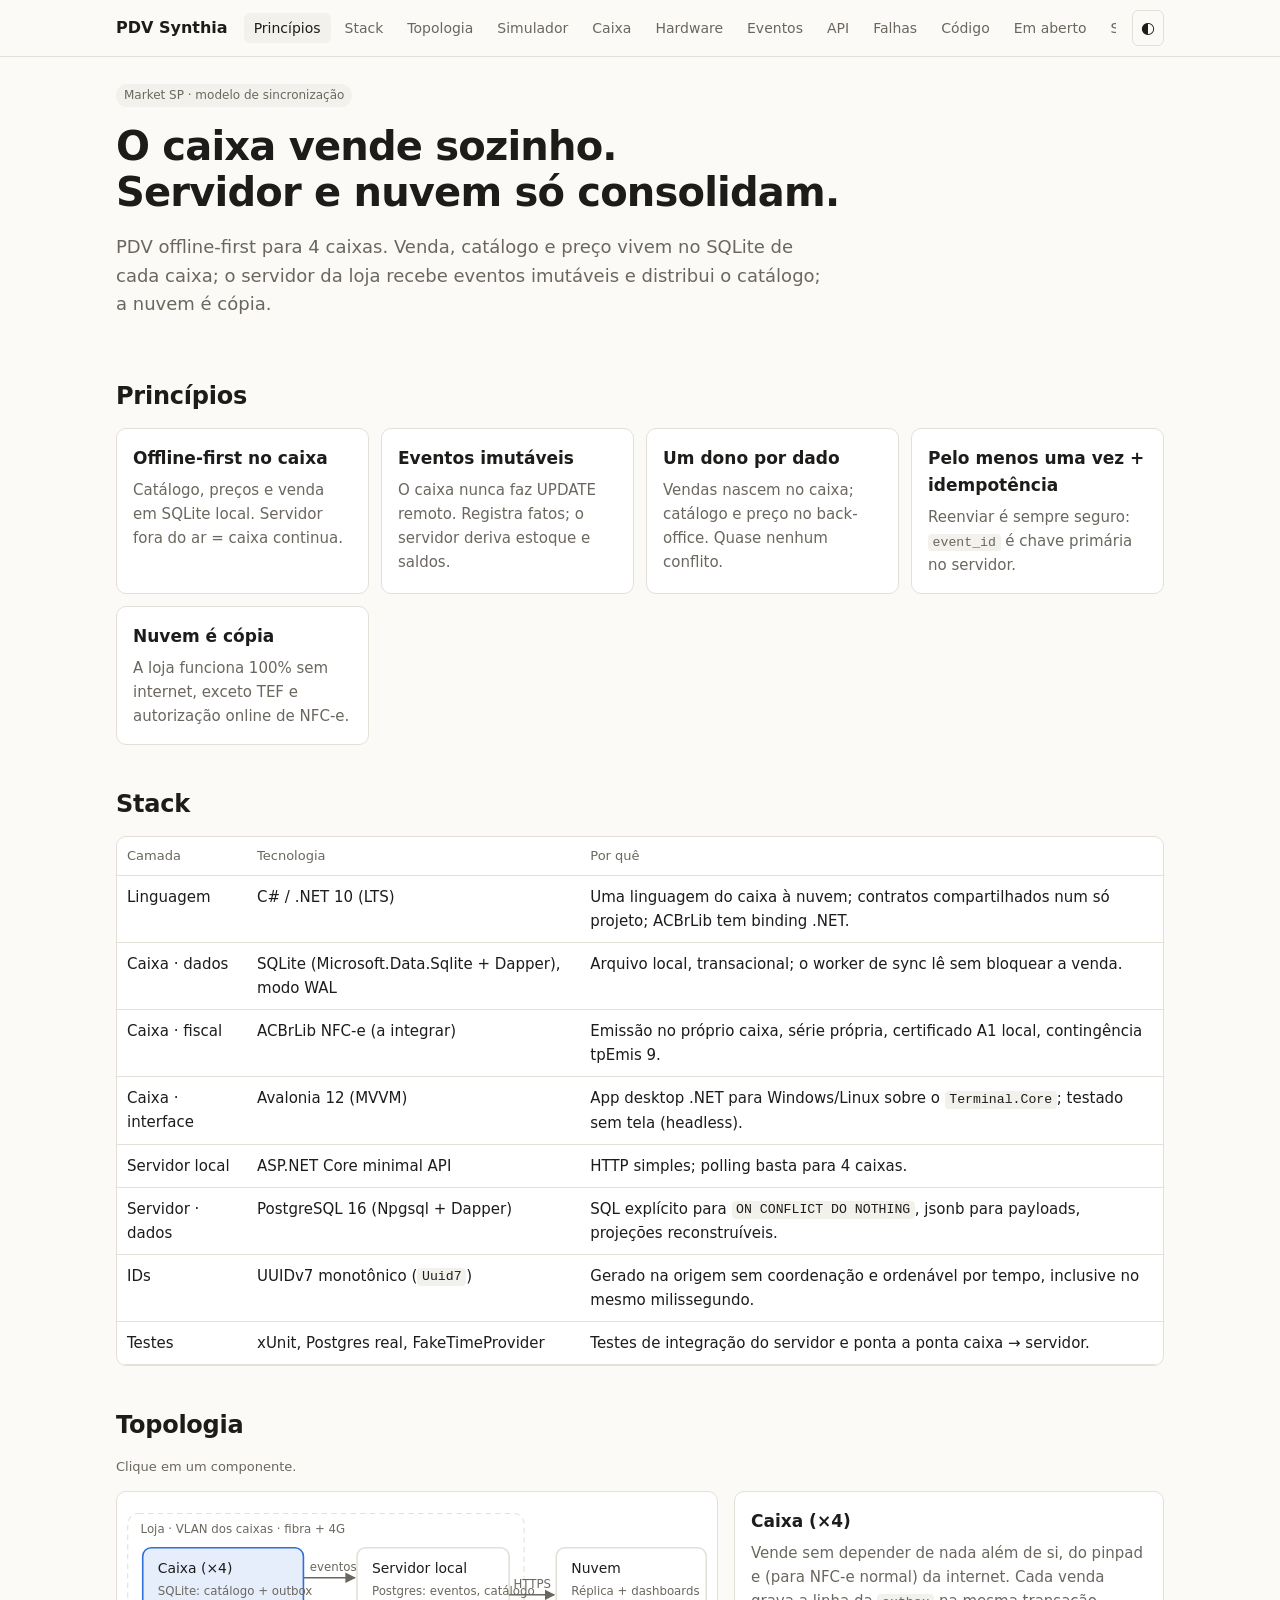
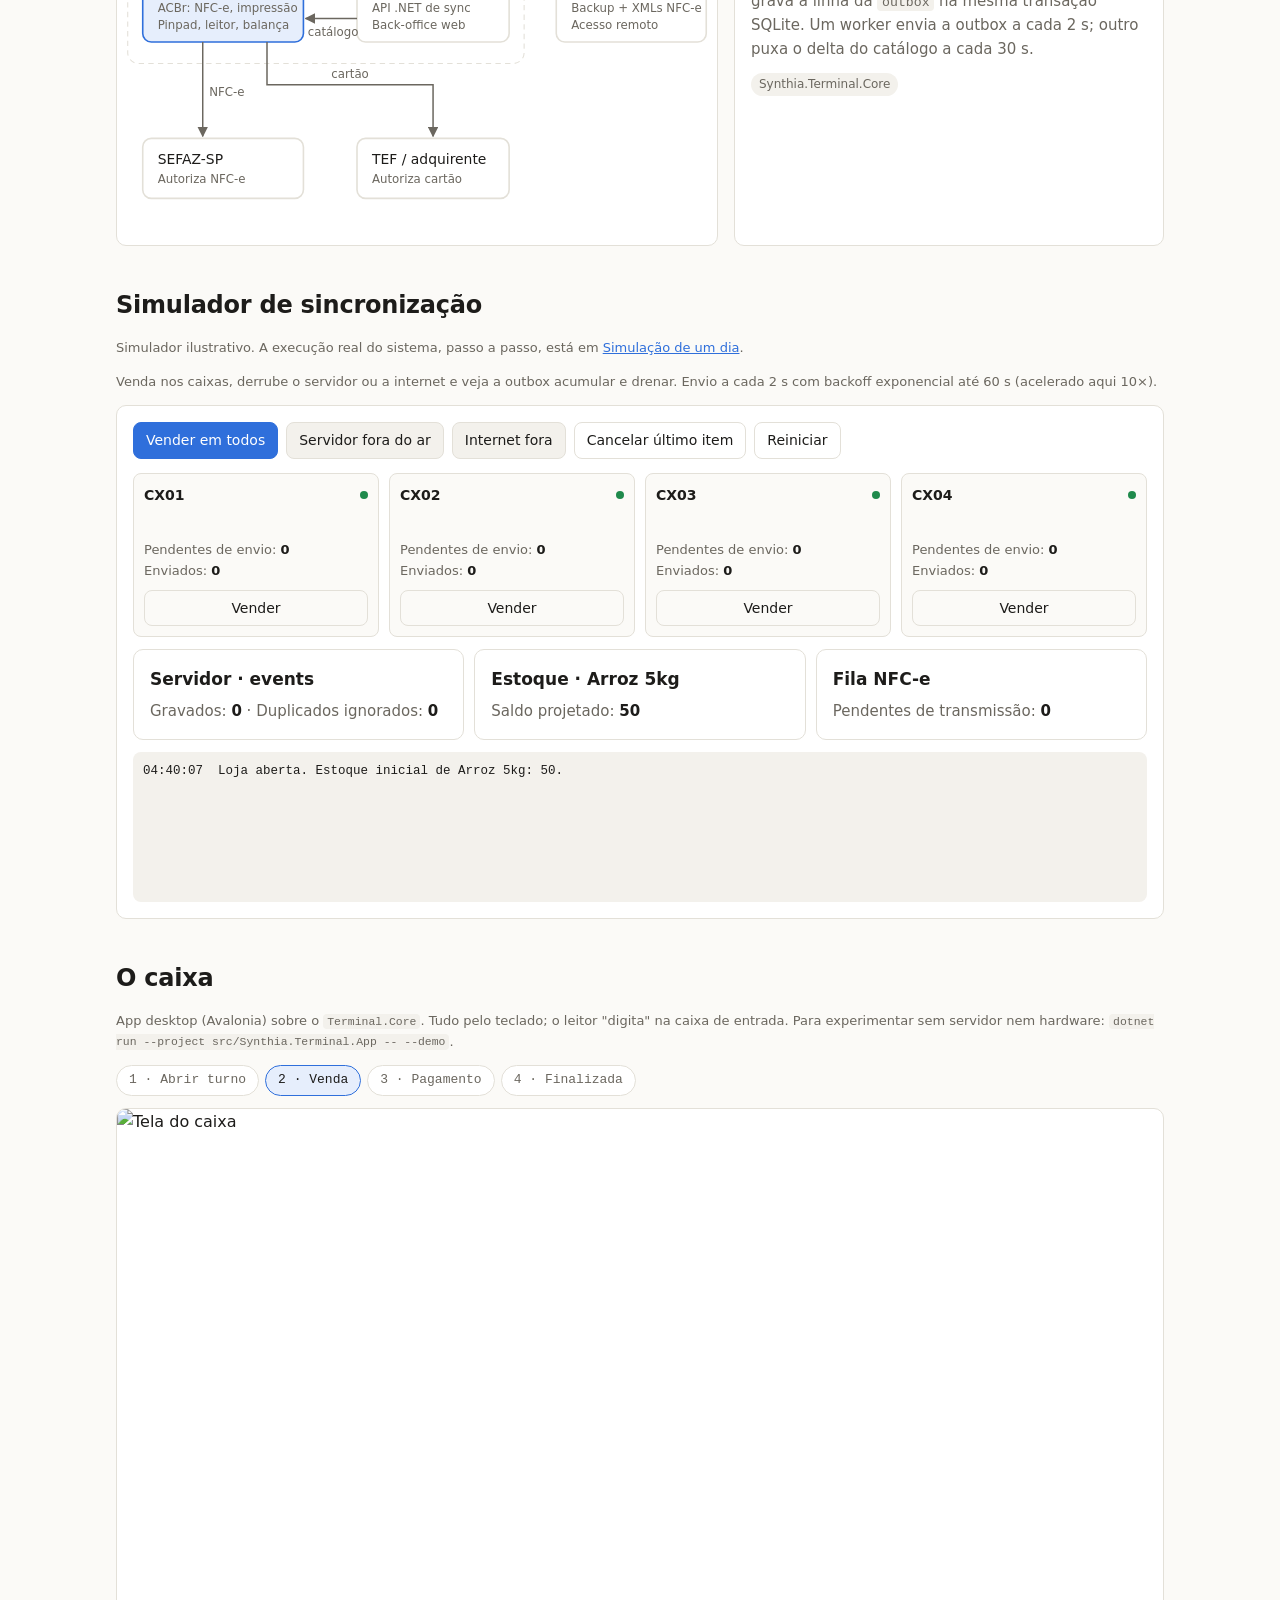
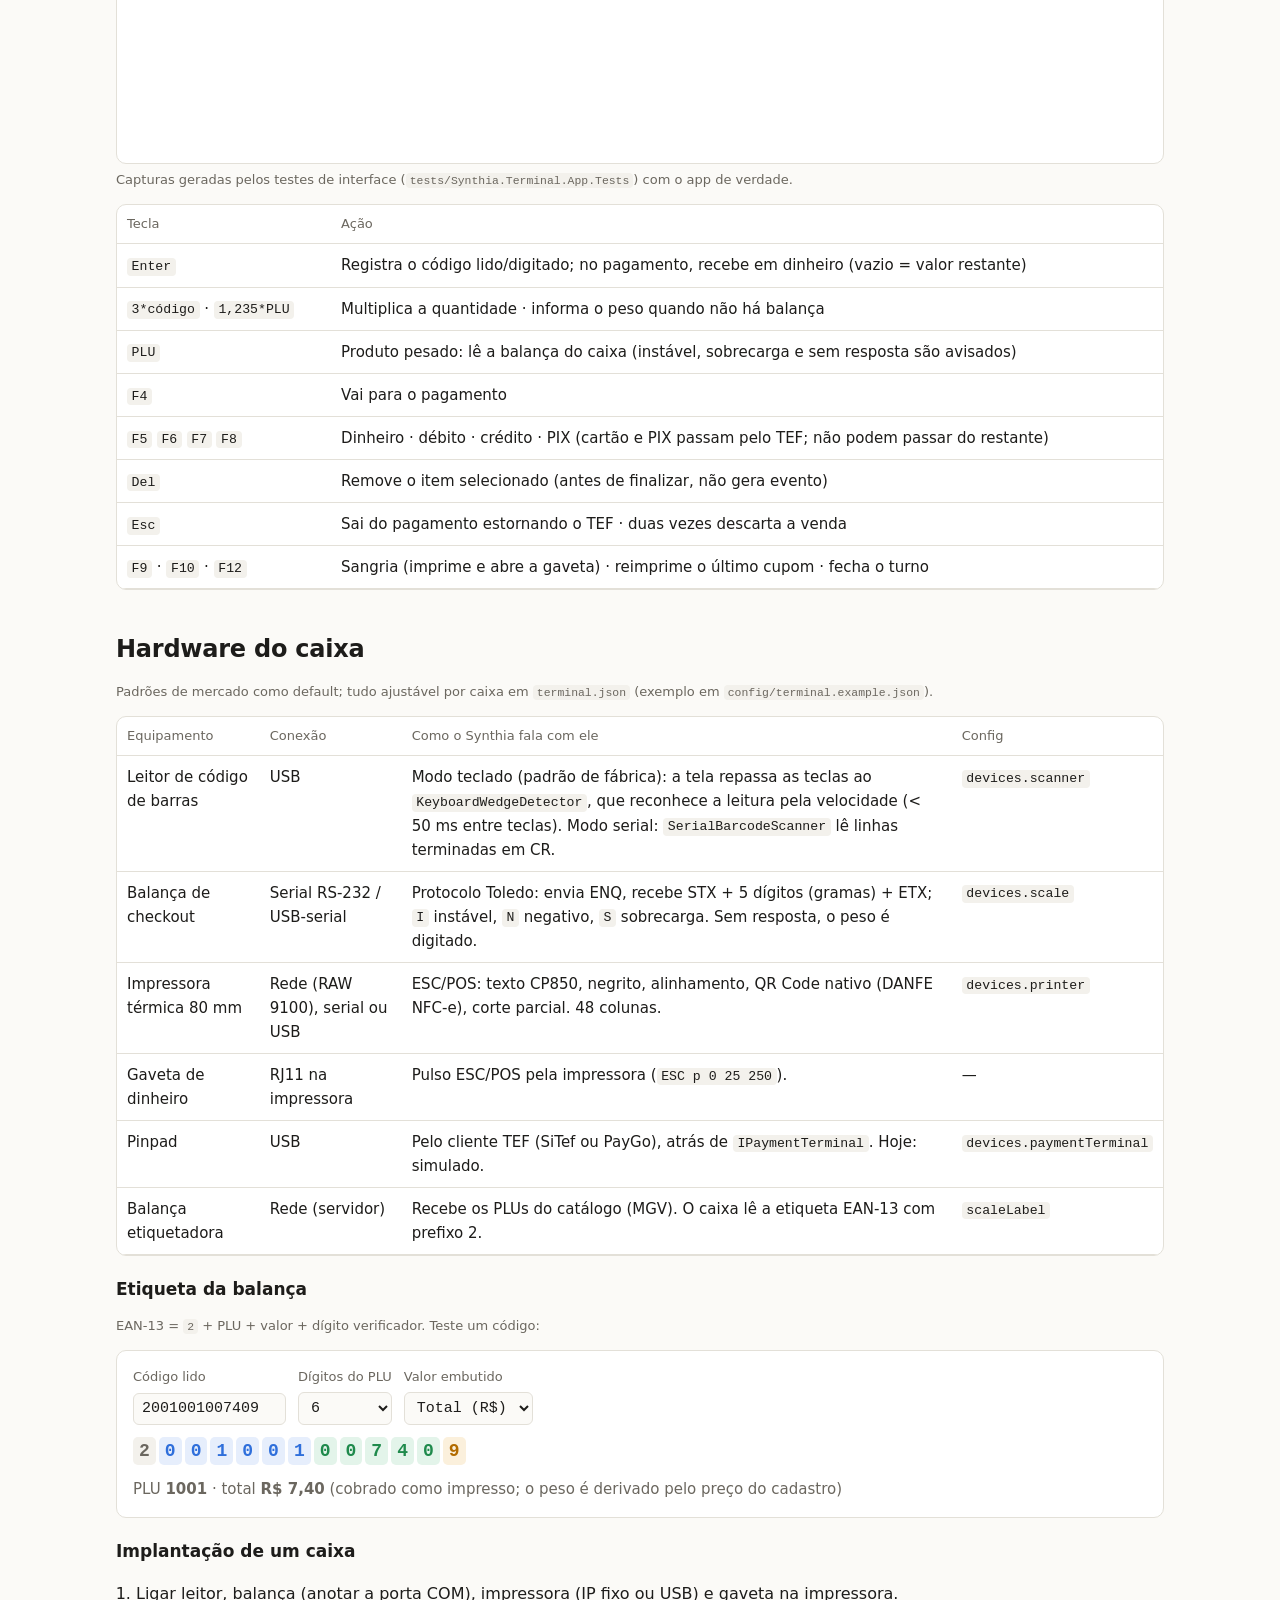
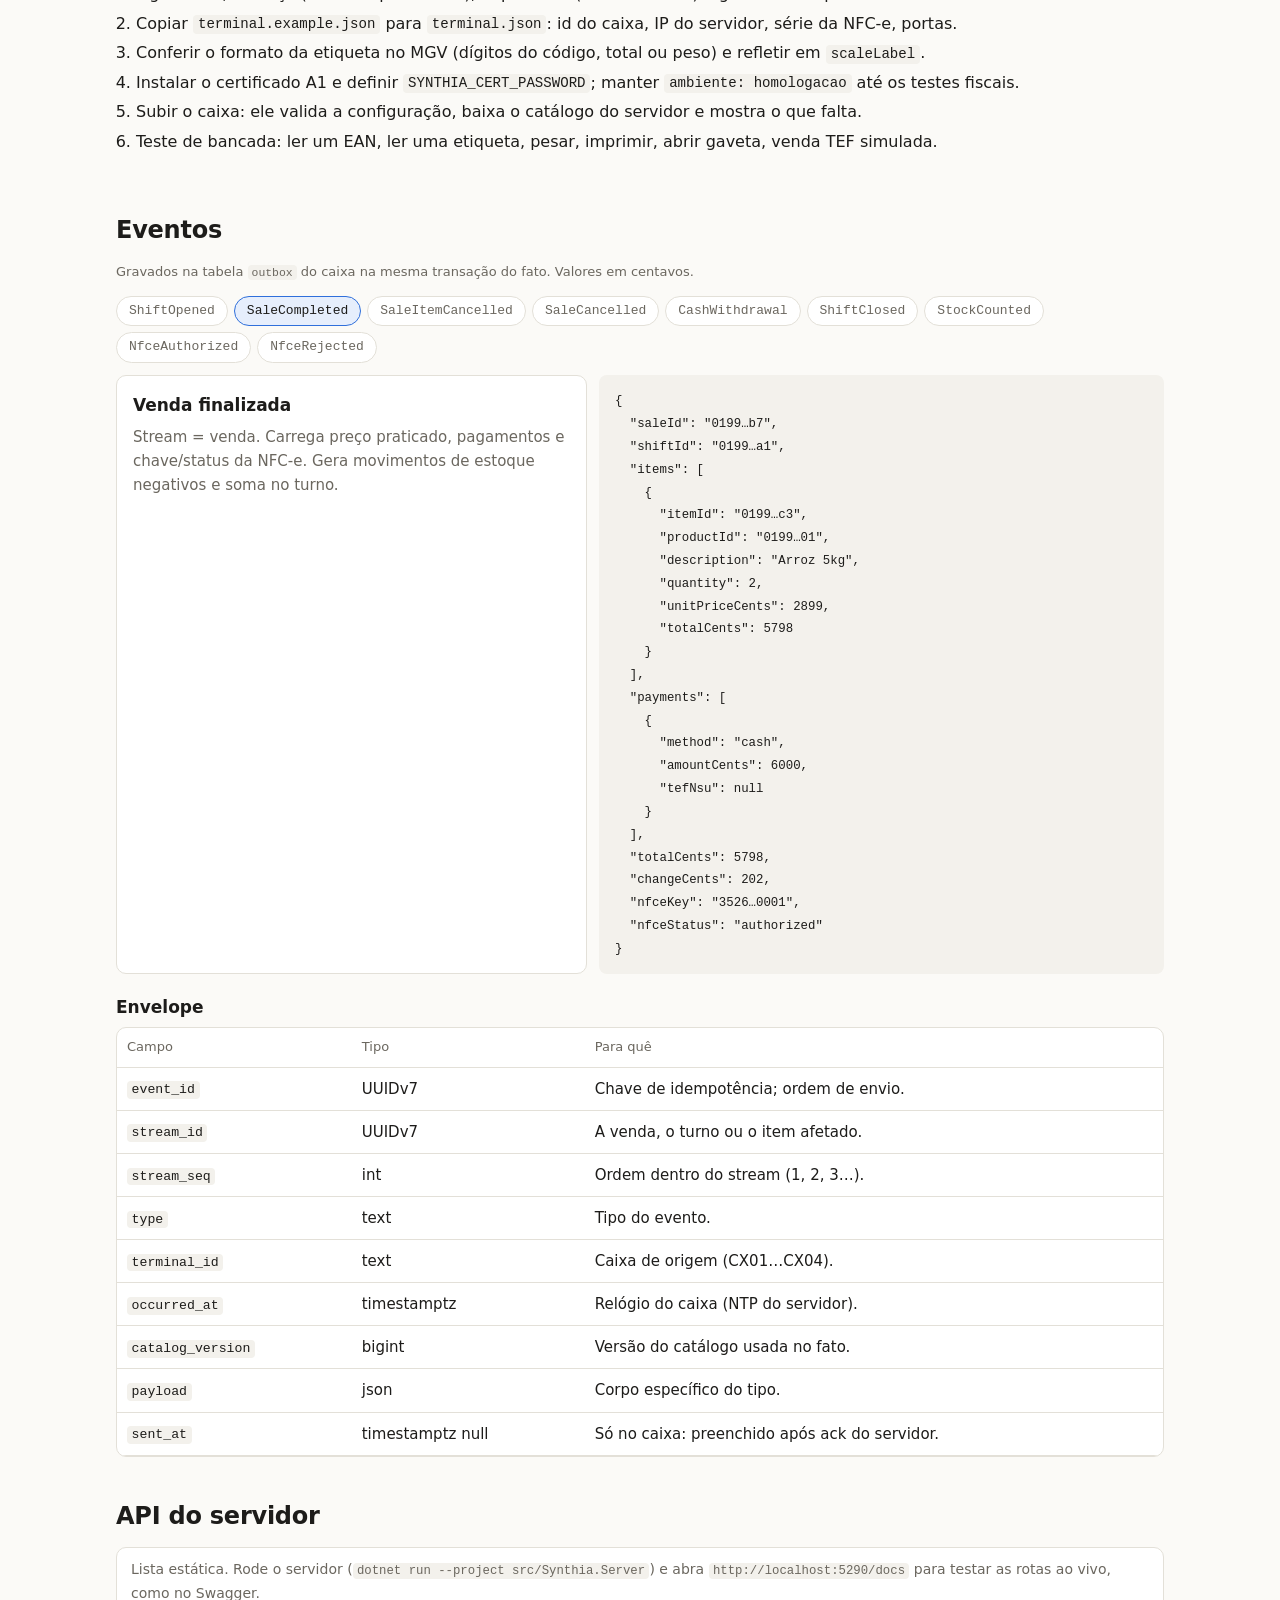
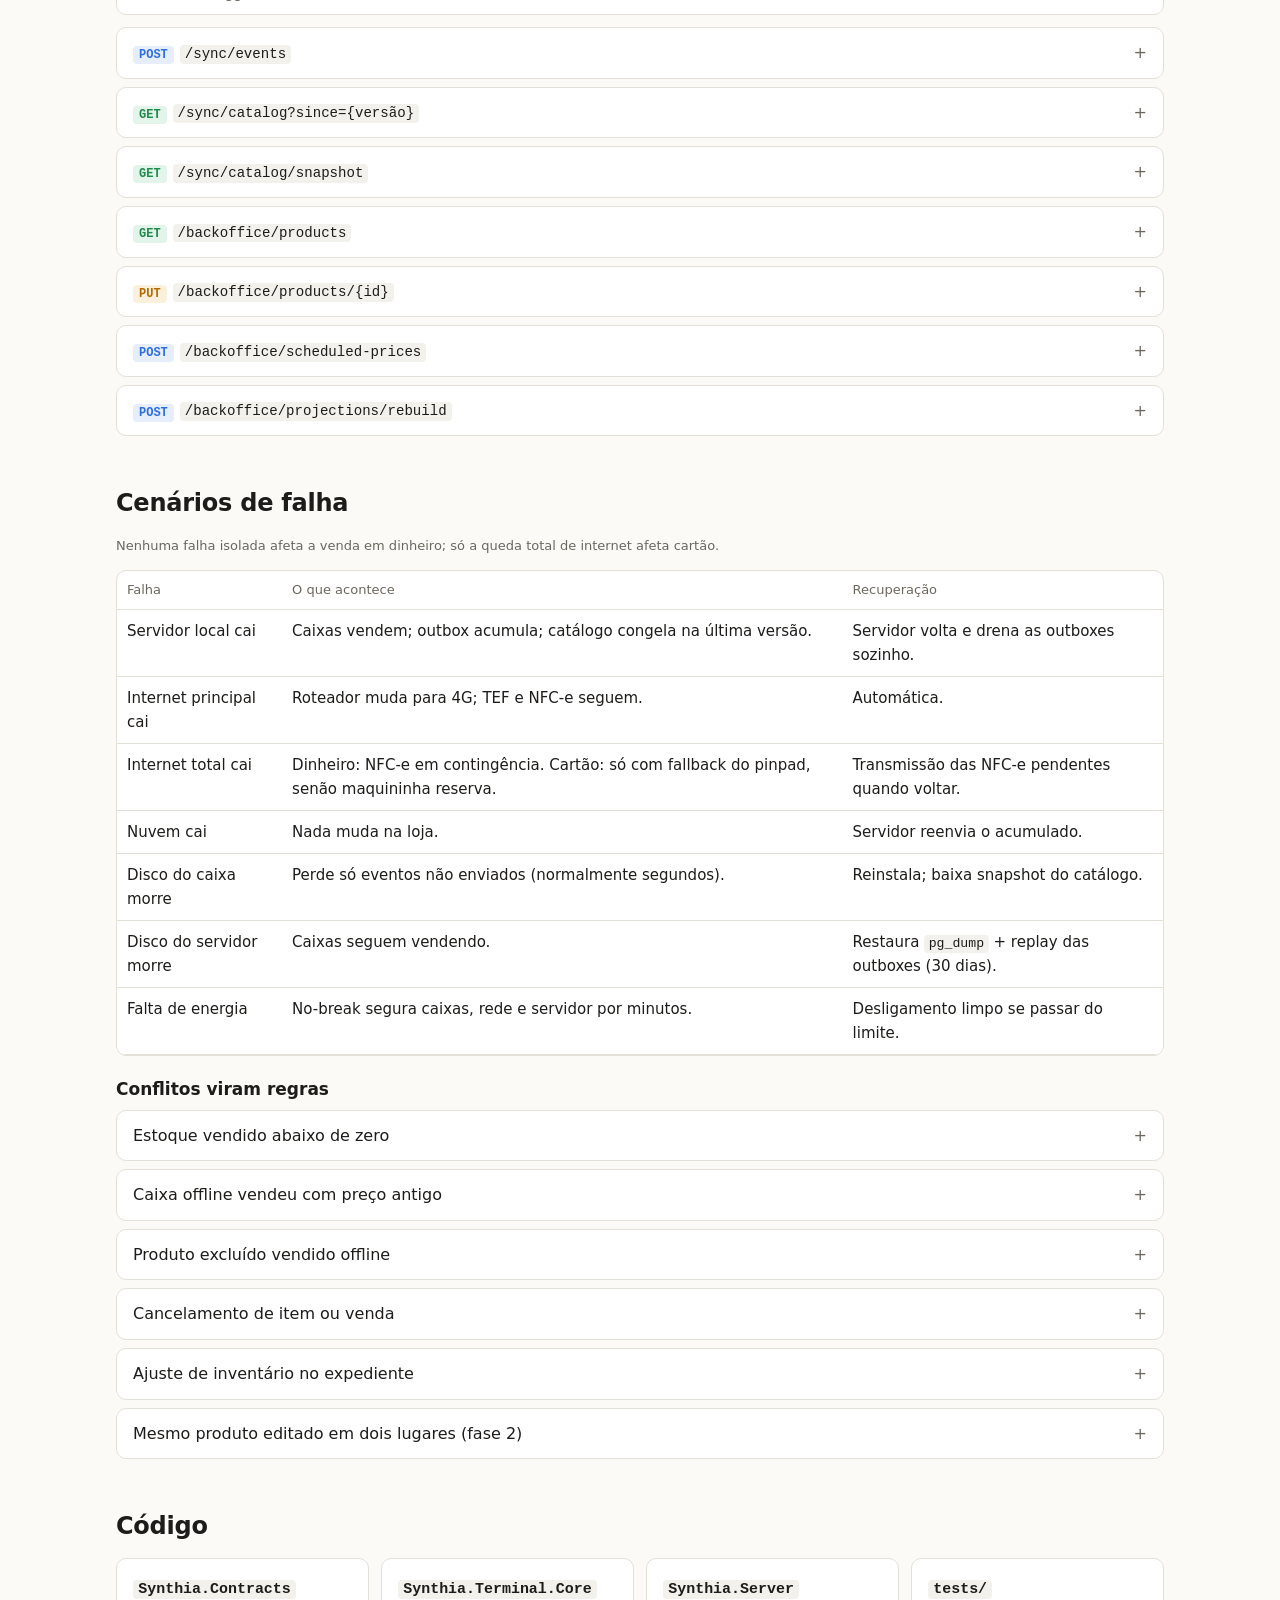
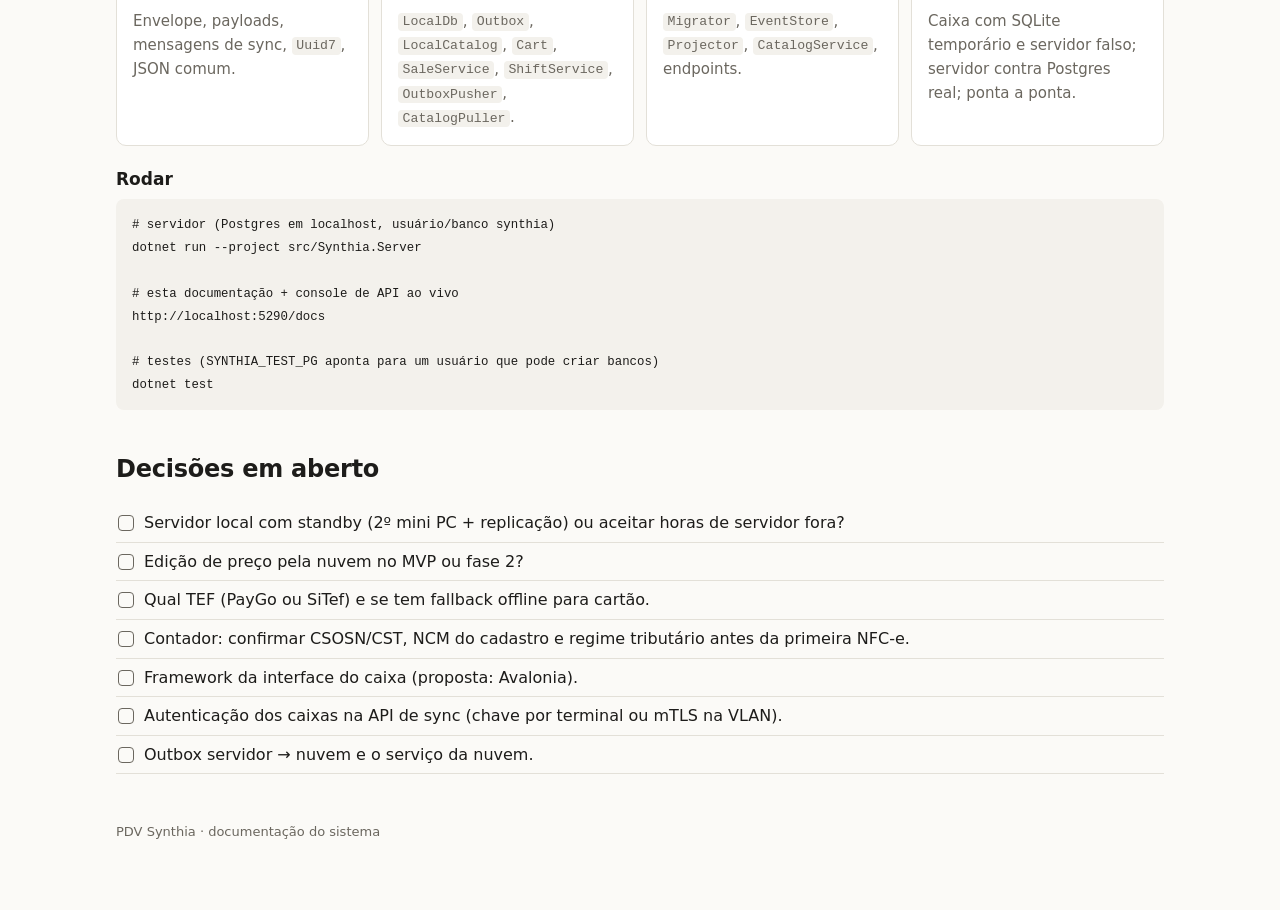
==== docs/index.html @ cee66388 "docs: cashier section with screenshots and keyboard shortcuts" ====
<!doctype html>
<html lang="pt-BR">
<head>
<meta charset="utf-8">
<meta name="viewport" content="width=device-width, initial-scale=1">
<title>PDV Synthia</title>
<style>
:root {
  --bg: #fbfaf7; --surface: #ffffff; --surface-2: #f3f1ec; --text: #1d1c1a; --muted: #6b675f;
  --border: #e3e0d8; --accent: #2f6fdb; --accent-soft: #e6eefc; --ok: #1f8a4c; --ok-soft: #e3f4ea;
  --warn: #b26b00; --warn-soft: #fbf0dc; --bad: #c2362b; --bad-soft: #fbe6e4;
  --mono: ui-monospace, SFMono-Regular, Menlo, Consolas, monospace;
  --sans: system-ui, -apple-system, "Segoe UI", Roboto, sans-serif;
}
@media (prefers-color-scheme: dark) {
  :root:not([data-theme="light"]) {
    --bg: #161614; --surface: #1f1e1c; --surface-2: #2a2926; --text: #ecebe7; --muted: #a29e95;
    --border: #3a3834; --accent: #7aa7f5; --accent-soft: #243450; --ok: #5cc98a; --ok-soft: #1d3527;
    --warn: #e7a84a; --warn-soft: #3a2d17; --bad: #f07b70; --bad-soft: #3d201d;
  }
}
:root[data-theme="dark"] {
  --bg: #161614; --surface: #1f1e1c; --surface-2: #2a2926; --text: #ecebe7; --muted: #a29e95;
  --border: #3a3834; --accent: #7aa7f5; --accent-soft: #243450; --ok: #5cc98a; --ok-soft: #1d3527;
  --warn: #e7a84a; --warn-soft: #3a2d17; --bad: #f07b70; --bad-soft: #3d201d;
}
* { box-sizing: border-box; }
html { scroll-behavior: smooth; }
body { margin: 0; background: var(--bg); color: var(--text); font: 16px/1.6 var(--sans); }
a { color: var(--accent); }
code, pre { font-family: var(--mono); font-size: .88em; }
code { background: var(--surface-2); padding: .1em .35em; border-radius: 4px; }
pre { background: var(--surface-2); padding: 14px 16px; border-radius: 8px; overflow-x: auto; margin: 0; }
pre code { background: none; padding: 0; }
header.top { position: sticky; top: 0; z-index: 10; background: color-mix(in srgb, var(--bg) 88%, transparent);
  backdrop-filter: blur(8px); border-bottom: 1px solid var(--border); }
header.top .in { max-width: 1080px; margin: 0 auto; padding: 10px 16px; display: flex; gap: 16px; align-items: center; }
header.top strong { white-space: nowrap; }
nav { display: flex; gap: 4px; overflow-x: auto; flex: 1; scrollbar-width: none; }
nav a { color: var(--muted); text-decoration: none; padding: 4px 10px; border-radius: 6px; white-space: nowrap; font-size: 14px; }
nav a:hover, nav a.on { color: var(--text); background: var(--surface-2); }
button { font: inherit; cursor: pointer; }
.theme { background: none; border: 1px solid var(--border); color: var(--text); border-radius: 6px; padding: 4px 8px; }
main { max-width: 1080px; margin: 0 auto; padding: 24px 16px 80px; }
section { padding-top: 40px; }
h1 { font-size: clamp(28px, 5vw, 40px); line-height: 1.15; margin: 16px 0 8px; letter-spacing: -.02em; }
h2 { font-size: 24px; margin: 0 0 12px; letter-spacing: -.01em; }
h3 { font-size: 17px; margin: 0 0 6px; }
.lead { font-size: 18px; color: var(--muted); max-width: 720px; }
.grid { display: grid; gap: 12px; grid-template-columns: repeat(auto-fit, minmax(230px, 1fr)); }
.card { background: var(--surface); border: 1px solid var(--border); border-radius: 10px; padding: 16px; }
.card p { margin: 0; color: var(--muted); font-size: 15px; }
.pill { display: inline-block; font-size: 12px; padding: 2px 8px; border-radius: 999px; background: var(--surface-2); color: var(--muted); }
table { width: 100%; border-collapse: collapse; font-size: 15px; }
th, td { text-align: left; padding: 9px 10px; border-bottom: 1px solid var(--border); vertical-align: top; }
th { color: var(--muted); font-weight: 500; font-size: 13px; }
.tablewrap { overflow-x: auto; background: var(--surface); border: 1px solid var(--border); border-radius: 10px; }

/* Topologia */
.topo { display: grid; grid-template-columns: minmax(0, 1.4fr) minmax(0, 1fr); gap: 16px; }
@media (max-width: 760px) { .topo { grid-template-columns: 1fr; } }
.topo svg { width: 100%; height: auto; background: var(--surface); border: 1px solid var(--border); border-radius: 10px; }
.topo svg .node rect { fill: var(--surface); stroke: var(--border); stroke-width: 1.5; transition: .15s; }
.topo svg .node { cursor: pointer; }
.topo svg .node:hover rect, .topo svg .node.on rect { stroke: var(--accent); fill: var(--accent-soft); }
.topo svg text { fill: var(--text); font: 13px var(--sans); }
.topo svg text.sub { fill: var(--muted); font-size: 11px; }
.topo svg .edge { stroke: var(--muted); stroke-width: 1.4; fill: none; }
.topo svg .zone { fill: none; stroke: var(--border); stroke-dasharray: 5 4; }
.topo svg .lbl { fill: var(--muted); font-size: 11px; }

/* Simulador */
.sim { background: var(--surface); border: 1px solid var(--border); border-radius: 10px; padding: 16px; }
.controls { display: flex; flex-wrap: wrap; gap: 8px; margin-bottom: 14px; }
.toggle { border: 1px solid var(--border); background: var(--surface-2); color: var(--text); border-radius: 8px; padding: 6px 12px; font-size: 14px; }
.toggle[aria-pressed="true"] { background: var(--bad-soft); border-color: var(--bad); color: var(--bad); }
.primary { border: 1px solid var(--accent); background: var(--accent); color: #fff; border-radius: 8px; padding: 6px 12px; font-size: 14px; }
.ghost { border: 1px solid var(--border); background: none; color: var(--text); border-radius: 8px; padding: 6px 12px; font-size: 14px; }
.lanes { display: grid; grid-template-columns: repeat(auto-fit, minmax(150px, 1fr)); gap: 10px; }
.lane { border: 1px solid var(--border); border-radius: 8px; padding: 10px; background: var(--bg); }
.lane h4 { margin: 0 0 6px; font-size: 14px; display: flex; justify-content: space-between; align-items: center; }
.queue { display: flex; flex-wrap: wrap; gap: 3px; min-height: 22px; margin: 6px 0; }
.ev { width: 12px; height: 12px; border-radius: 3px; background: var(--warn); }
.ev.sent { background: var(--ok); opacity: .35; }
.stat { font-size: 13px; color: var(--muted); }
.stat b { color: var(--text); font-variant-numeric: tabular-nums; }
.dot { width: 8px; height: 8px; border-radius: 50%; display: inline-block; background: var(--ok); }
.dot.off { background: var(--bad); }
.server { margin-top: 12px; display: grid; grid-template-columns: repeat(auto-fit, minmax(180px, 1fr)); gap: 10px; }
.log { margin-top: 12px; font: 12.5px/1.5 var(--mono); background: var(--surface-2); border-radius: 8px; padding: 10px; height: 150px; overflow-y: auto; }
.log div { white-space: pre-wrap; }
.log .ok { color: var(--ok); } .log .bad { color: var(--bad); } .log .warn { color: var(--warn); }

/* Tabs */
.tabs { display: flex; flex-wrap: wrap; gap: 6px; margin-bottom: 12px; }
.tabs button { border: 1px solid var(--border); background: var(--surface); color: var(--muted); border-radius: 999px; padding: 4px 12px; font-size: 13px; font-family: var(--mono); }
.tabs button[aria-selected="true"] { color: var(--text); border-color: var(--accent); background: var(--accent-soft); }
.split { display: grid; grid-template-columns: minmax(0, 1fr) minmax(0, 1.2fr); gap: 12px; }
@media (max-width: 760px) { .split { grid-template-columns: 1fr; } }

details { background: var(--surface); border: 1px solid var(--border); border-radius: 10px; padding: 0 16px; margin-bottom: 8px; }
details summary { cursor: pointer; padding: 12px 0; font-weight: 500; list-style: none; display: flex; justify-content: space-between; gap: 8px; }
details summary::after { content: "+"; color: var(--muted); }
details[open] summary::after { content: "–"; }
details > div { padding: 0 0 14px; color: var(--muted); font-size: 15px; }
.method { font: 600 12px var(--mono); padding: 2px 6px; border-radius: 4px; margin-right: 6px; }
.GET { background: var(--ok-soft); color: var(--ok); } .POST { background: var(--accent-soft); color: var(--accent); }
.PUT { background: var(--warn-soft); color: var(--warn); }
.banner { border: 1px solid var(--border); border-radius: 10px; padding: 10px 14px; margin-bottom: 12px; font-size: 14px; color: var(--muted); background: var(--surface); }
.banner.live { border-color: var(--ok); background: var(--ok-soft); color: var(--text); }
.banner b { color: var(--text); }
.tag { font-size: 12px; text-transform: uppercase; letter-spacing: .06em; color: var(--muted); margin: 18px 0 6px; }
.op summary .sum { color: var(--muted); font-weight: 400; font-size: 14px; margin-left: 4px; }
.op summary > span { display: flex; flex-wrap: wrap; align-items: center; gap: 4px; }
.try { display: grid; gap: 10px; }
.try label { font-size: 13px; color: var(--muted); display: grid; gap: 4px; }
.try input, .try textarea { font: 13px var(--mono); color: var(--text); background: var(--bg); border: 1px solid var(--border); border-radius: 6px; padding: 6px 8px; width: 100%; }
.try textarea { min-height: 180px; resize: vertical; }
.try .row { display: flex; gap: 8px; flex-wrap: wrap; align-items: center; }
.res { display: flex; gap: 8px; align-items: center; font-size: 13px; }
.code { font: 600 12px var(--mono); padding: 1px 6px; border-radius: 4px; }
.code.ok { background: var(--ok-soft); color: var(--ok); } .code.err { background: var(--bad-soft); color: var(--bad); }
.responses { font-size: 13px; color: var(--muted); }
ul.check { list-style: none; padding: 0; }
ul.check li { padding: 6px 0 6px 28px; position: relative; border-bottom: 1px solid var(--border); }
ul.check li::before { content: ""; position: absolute; left: 2px; top: 11px; width: 14px; height: 14px; border: 1.5px solid var(--muted); border-radius: 4px; }
.label-tool { display: grid; gap: 12px; }
.label-inputs { display: flex; flex-wrap: wrap; gap: 12px; }
.label-inputs label { display: grid; gap: 4px; font-size: 13px; color: var(--muted); }
.label-inputs input, .label-inputs select { font: 15px var(--mono); padding: 6px 8px; border: 1px solid var(--border); border-radius: 6px; background: var(--bg); color: var(--text); }
.label-inputs input { width: 17ch; }
.label-digits { display: flex; flex-wrap: wrap; gap: 3px; font: 600 18px var(--mono); }
.label-digits span { padding: 4px 6px; border-radius: 5px; background: var(--surface-2); }
.label-digits .p { background: var(--surface-2); color: var(--muted); }
.label-digits .c { background: var(--accent-soft); color: var(--accent); }
.label-digits .v { background: var(--ok-soft); color: var(--ok); }
.label-digits .d { background: var(--warn-soft); color: var(--warn); }
#lblOut { margin: 0; }
.shot { width: 100%; height: auto; border: 1px solid var(--border); border-radius: 10px; display: block; background: var(--surface); }
ol.steps { padding-left: 20px; } ol.steps li { margin: 4px 0; }
footer { color: var(--muted); font-size: 13px; margin-top: 48px; }
</style>
</head>
<body>
<header class="top"><div class="in">
  <strong>PDV Synthia</strong>
  <nav id="nav">
    <a href="#principios">Princípios</a><a href="#stack">Stack</a><a href="#topologia">Topologia</a>
    <a href="#simulador">Simulador</a><a href="#caixa">Caixa</a><a href="#hardware">Hardware</a><a href="#eventos">Eventos</a><a href="#api">API</a>
    <a href="#falhas">Falhas</a><a href="#codigo">Código</a><a href="#aberto">Em aberto</a><a href="simulacao.html">Simulação de um dia →</a>
  </nav>
  <button class="theme" id="theme" aria-label="Alternar tema">◐</button>
</div></header>

<main>
  <span class="pill">Market SP · modelo de sincronização</span>
  <h1>O caixa vende sozinho.<br>Servidor e nuvem só consolidam.</h1>
  <p class="lead">PDV offline-first para 4 caixas. Venda, catálogo e preço vivem no SQLite de cada caixa;
    o servidor da loja recebe eventos imutáveis e distribui o catálogo; a nuvem é cópia.</p>

  <section id="principios">
    <h2>Princípios</h2>
    <div class="grid">
      <div class="card"><h3>Offline-first no caixa</h3><p>Catálogo, preços e venda em SQLite local. Servidor fora do ar = caixa continua.</p></div>
      <div class="card"><h3>Eventos imutáveis</h3><p>O caixa nunca faz UPDATE remoto. Registra fatos; o servidor deriva estoque e saldos.</p></div>
      <div class="card"><h3>Um dono por dado</h3><p>Vendas nascem no caixa; catálogo e preço no back-office. Quase nenhum conflito.</p></div>
      <div class="card"><h3>Pelo menos uma vez + idempotência</h3><p>Reenviar é sempre seguro: <code>event_id</code> é chave primária no servidor.</p></div>
      <div class="card"><h3>Nuvem é cópia</h3><p>A loja funciona 100% sem internet, exceto TEF e autorização online de NFC-e.</p></div>
    </div>
  </section>

  <section id="stack">
    <h2>Stack</h2>
    <div class="tablewrap"><table>
      <thead><tr><th>Camada</th><th>Tecnologia</th><th>Por quê</th></tr></thead>
      <tbody>
        <tr><td>Linguagem</td><td>C# / .NET 10 (LTS)</td><td>Uma linguagem do caixa à nuvem; contratos compartilhados num só projeto; ACBrLib tem binding .NET.</td></tr>
        <tr><td>Caixa · dados</td><td>SQLite (Microsoft.Data.Sqlite + Dapper), modo WAL</td><td>Arquivo local, transacional; o worker de sync lê sem bloquear a venda.</td></tr>
        <tr><td>Caixa · fiscal</td><td>ACBrLib NFC-e (a integrar)</td><td>Emissão no próprio caixa, série própria, certificado A1 local, contingência tpEmis 9.</td></tr>
        <tr><td>Caixa · interface</td><td>Avalonia 12 (MVVM)</td><td>App desktop .NET para Windows/Linux sobre o <code>Terminal.Core</code>; testado sem tela (headless).</td></tr>
        <tr><td>Servidor local</td><td>ASP.NET Core minimal API</td><td>HTTP simples; polling basta para 4 caixas.</td></tr>
        <tr><td>Servidor · dados</td><td>PostgreSQL 16 (Npgsql + Dapper)</td><td>SQL explícito para <code>ON CONFLICT DO NOTHING</code>, jsonb para payloads, projeções reconstruíveis.</td></tr>
        <tr><td>IDs</td><td>UUIDv7 monotônico (<code>Uuid7</code>)</td><td>Gerado na origem sem coordenação e ordenável por tempo, inclusive no mesmo milissegundo.</td></tr>
        <tr><td>Testes</td><td>xUnit, Postgres real, FakeTimeProvider</td><td>Testes de integração do servidor e ponta a ponta caixa → servidor.</td></tr>
      </tbody>
    </table></div>
  </section>

  <section id="topologia">
    <h2>Topologia</h2>
    <p class="stat">Clique em um componente.</p>
    <div class="topo">
      <svg viewBox="0 0 560 330" role="img" aria-label="Topologia: caixas, servidor local, nuvem, SEFAZ e TEF">
        <defs><marker id="arr" viewBox="0 0 10 10" refX="9" refY="5" markerWidth="7" markerHeight="7" orient="auto-start-reverse">
          <path d="M0,0 L10,5 L0,10 z" fill="currentColor" style="color: var(--muted)"/></marker></defs>
        <rect class="zone" x="10" y="20" width="370" height="140" rx="10"/>
        <text class="lbl" x="22" y="38">Loja · VLAN dos caixas · fibra + 4G</text>
        <g class="node" data-k="caixa"><rect x="24" y="52" width="150" height="88" rx="8"/>
          <text x="38" y="76">Caixa (×4)</text><text class="sub" x="38" y="96">SQLite: catálogo + outbox</text>
          <text class="sub" x="38" y="112">ACBr: NFC-e, impressão</text><text class="sub" x="38" y="128">Pinpad, leitor, balança</text></g>
        <g class="node" data-k="servidor"><rect x="224" y="52" width="142" height="88" rx="8"/>
          <text x="238" y="76">Servidor local</text><text class="sub" x="238" y="96">Postgres: eventos, catálogo</text>
          <text class="sub" x="238" y="112">API .NET de sync</text><text class="sub" x="238" y="128">Back-office web</text></g>
        <g class="node" data-k="nuvem"><rect x="410" y="52" width="140" height="88" rx="8"/>
          <text x="424" y="76">Nuvem</text><text class="sub" x="424" y="96">Réplica + dashboards</text>
          <text class="sub" x="424" y="112">Backup + XMLs NFC-e</text><text class="sub" x="424" y="128">Acesso remoto</text></g>
        <g class="node" data-k="sefaz"><rect x="24" y="230" width="150" height="56" rx="8"/>
          <text x="38" y="254">SEFAZ-SP</text><text class="sub" x="38" y="272">Autoriza NFC-e</text></g>
        <g class="node" data-k="tef"><rect x="224" y="230" width="142" height="56" rx="8"/>
          <text x="238" y="254">TEF / adquirente</text><text class="sub" x="238" y="272">Autoriza cartão</text></g>
        <path class="edge" d="M174 80 H222" marker-end="url(#arr)"/><text class="lbl" x="180" y="74">eventos</text>
        <path class="edge" d="M224 118 H176" marker-end="url(#arr)"/><text class="lbl" x="178" y="134">catálogo</text>
        <path class="edge" d="M366 96 H408" marker-end="url(#arr)"/><text class="lbl" x="370" y="90">HTTPS</text>
        <path class="edge" d="M80 140 V228" marker-end="url(#arr)"/><text class="lbl" x="86" y="190">NFC-e</text>
        <path class="edge" d="M140 140 V180 H295 V228" marker-end="url(#arr)"/><text class="lbl" x="200" y="174">cartão</text>
      </svg>
      <div class="card" id="topoInfo" aria-live="polite"></div>
    </div>
  </section>

  <section id="simulador">
    <h2>Simulador de sincronização</h2>
    <p class="stat">Simulador ilustrativo. A execução real do sistema, passo a passo, está em
      <a href="simulacao.html">Simulação de um dia</a>.</p>
    <p class="stat">Venda nos caixas, derrube o servidor ou a internet e veja a outbox acumular e drenar.
      Envio a cada 2 s com backoff exponencial até 60 s (acelerado aqui 10×).</p>
    <div class="sim">
      <div class="controls">
        <button class="primary" id="sellAll">Vender em todos</button>
        <button class="toggle" id="tServer" aria-pressed="false">Servidor fora do ar</button>
        <button class="toggle" id="tNet" aria-pressed="false">Internet fora</button>
        <button class="ghost" id="cancelLast">Cancelar último item</button>
        <button class="ghost" id="reset">Reiniciar</button>
      </div>
      <div class="lanes" id="lanes"></div>
      <div class="server">
        <div class="card"><h3>Servidor · events</h3><p class="stat">Gravados: <b id="sEvents">0</b> · Duplicados ignorados: <b id="sDup">0</b></p></div>
        <div class="card"><h3>Estoque · Arroz 5kg</h3><p class="stat">Saldo projetado: <b id="sStock">50</b></p></div>
        <div class="card"><h3>Fila NFC-e</h3><p class="stat">Pendentes de transmissão: <b id="sNfce">0</b></p></div>
      </div>
      <div class="log" id="log" aria-live="polite"></div>
    </div>
  </section>

  <section id="caixa">
    <h2>O caixa</h2>
    <p class="stat">App desktop (Avalonia) sobre o <code>Terminal.Core</code>. Tudo pelo teclado; o leitor "digita" na caixa de entrada.
      Para experimentar sem servidor nem hardware: <code>dotnet run --project src/Synthia.Terminal.App -- --demo</code>.</p>
    <div class="tabs" id="shotTabs" role="tablist">
      <button role="tab" data-shot="caixa-1-abrir-turno">1 · Abrir turno</button>
      <button role="tab" data-shot="caixa-2-venda">2 · Venda</button>
      <button role="tab" data-shot="caixa-3-pagamento">3 · Pagamento</button>
      <button role="tab" data-shot="caixa-4-finalizada">4 · Finalizada</button>
    </div>
    <img id="shot" class="shot" alt="Tela do caixa" width="1280" height="800">
    <p class="stat" style="margin-top:6px">Capturas geradas pelos testes de interface (<code>tests/Synthia.Terminal.App.Tests</code>) com o app de verdade.</p>
    <div class="tablewrap" style="margin-top:12px"><table>
      <thead><tr><th>Tecla</th><th>Ação</th></tr></thead>
      <tbody>
        <tr><td><code>Enter</code></td><td>Registra o código lido/digitado; no pagamento, recebe em dinheiro (vazio = valor restante)</td></tr>
        <tr><td><code>3*código</code> · <code>1,235*PLU</code></td><td>Multiplica a quantidade · informa o peso quando não há balança</td></tr>
        <tr><td><code>PLU</code></td><td>Produto pesado: lê a balança do caixa (instável, sobrecarga e sem resposta são avisados)</td></tr>
        <tr><td><code>F4</code></td><td>Vai para o pagamento</td></tr>
        <tr><td><code>F5</code> <code>F6</code> <code>F7</code> <code>F8</code></td><td>Dinheiro · débito · crédito · PIX (cartão e PIX passam pelo TEF; não podem passar do restante)</td></tr>
        <tr><td><code>Del</code></td><td>Remove o item selecionado (antes de finalizar, não gera evento)</td></tr>
        <tr><td><code>Esc</code></td><td>Sai do pagamento estornando o TEF · duas vezes descarta a venda</td></tr>
        <tr><td><code>F9</code> · <code>F10</code> · <code>F12</code></td><td>Sangria (imprime e abre a gaveta) · reimprime o último cupom · fecha o turno</td></tr>
      </tbody>
    </table></div>
  </section>

  <section id="hardware">
    <h2>Hardware do caixa</h2>
    <p class="stat">Padrões de mercado como default; tudo ajustável por caixa em <code>terminal.json</code>
      (exemplo em <code>config/terminal.example.json</code>).</p>
    <div class="tablewrap"><table>
      <thead><tr><th>Equipamento</th><th>Conexão</th><th>Como o Synthia fala com ele</th><th>Config</th></tr></thead>
      <tbody>
        <tr><td>Leitor de código de barras</td><td>USB</td><td>Modo teclado (padrão de fábrica): a tela repassa as teclas ao <code>KeyboardWedgeDetector</code>, que reconhece a leitura pela velocidade (&lt; 50 ms entre teclas). Modo serial: <code>SerialBarcodeScanner</code> lê linhas terminadas em CR.</td><td><code>devices.scanner</code></td></tr>
        <tr><td>Balança de checkout</td><td>Serial RS-232 / USB-serial</td><td>Protocolo Toledo: envia ENQ, recebe STX + 5 dígitos (gramas) + ETX; <code>I</code> instável, <code>N</code> negativo, <code>S</code> sobrecarga. Sem resposta, o peso é digitado.</td><td><code>devices.scale</code></td></tr>
        <tr><td>Impressora térmica 80 mm</td><td>Rede (RAW 9100), serial ou USB</td><td>ESC/POS: texto CP850, negrito, alinhamento, QR Code nativo (DANFE NFC-e), corte parcial. 48 colunas.</td><td><code>devices.printer</code></td></tr>
        <tr><td>Gaveta de dinheiro</td><td>RJ11 na impressora</td><td>Pulso ESC/POS pela impressora (<code>ESC p 0 25 250</code>).</td><td>—</td></tr>
        <tr><td>Pinpad</td><td>USB</td><td>Pelo cliente TEF (SiTef ou PayGo), atrás de <code>IPaymentTerminal</code>. Hoje: simulado.</td><td><code>devices.paymentTerminal</code></td></tr>
        <tr><td>Balança etiquetadora</td><td>Rede (servidor)</td><td>Recebe os PLUs do catálogo (MGV). O caixa lê a etiqueta EAN-13 com prefixo 2.</td><td><code>scaleLabel</code></td></tr>
      </tbody>
    </table></div>

    <h3 style="margin-top:20px">Etiqueta da balança</h3>
    <p class="stat">EAN-13 = <code>2</code> + PLU + valor + dígito verificador. Teste um código:</p>
    <div class="card label-tool">
      <div class="label-inputs">
        <label>Código lido<input id="lblCode" value="2001001007409" inputmode="numeric" maxlength="13"></label>
        <label>Dígitos do PLU<select id="lblCodeLen"><option>4</option><option>5</option><option selected>6</option><option>7</option></select></label>
        <label>Valor embutido<select id="lblKind"><option value="price" selected>Total (R$)</option><option value="weight">Peso (kg)</option></select></label>
      </div>
      <div class="label-digits" id="lblDigits" aria-hidden="true"></div>
      <p id="lblOut" aria-live="polite"></p>
    </div>

    <h3 style="margin-top:20px">Implantação de um caixa</h3>
    <ol class="steps">
      <li>Ligar leitor, balança (anotar a porta COM), impressora (IP fixo ou USB) e gaveta na impressora.</li>
      <li>Copiar <code>terminal.example.json</code> para <code>terminal.json</code>: id do caixa, IP do servidor, série da NFC-e, portas.</li>
      <li>Conferir o formato da etiqueta no MGV (dígitos do código, total ou peso) e refletir em <code>scaleLabel</code>.</li>
      <li>Instalar o certificado A1 e definir <code>SYNTHIA_CERT_PASSWORD</code>; manter <code>ambiente: homologacao</code> até os testes fiscais.</li>
      <li>Subir o caixa: ele valida a configuração, baixa o catálogo do servidor e mostra o que falta.</li>
      <li>Teste de bancada: ler um EAN, ler uma etiqueta, pesar, imprimir, abrir gaveta, venda TEF simulada.</li>
    </ol>
  </section>

  <section id="eventos">
    <h2>Eventos</h2>
    <p class="stat">Gravados na tabela <code>outbox</code> do caixa na mesma transação do fato. Valores em centavos.</p>
    <div class="tabs" id="evTabs" role="tablist"></div>
    <div class="split">
      <div class="card" id="evInfo"></div>
      <pre><code id="evJson"></code></pre>
    </div>
    <h3 style="margin-top:20px">Envelope</h3>
    <div class="tablewrap"><table>
      <thead><tr><th>Campo</th><th>Tipo</th><th>Para quê</th></tr></thead>
      <tbody>
        <tr><td><code>event_id</code></td><td>UUIDv7</td><td>Chave de idempotência; ordem de envio.</td></tr>
        <tr><td><code>stream_id</code></td><td>UUIDv7</td><td>A venda, o turno ou o item afetado.</td></tr>
        <tr><td><code>stream_seq</code></td><td>int</td><td>Ordem dentro do stream (1, 2, 3…).</td></tr>
        <tr><td><code>type</code></td><td>text</td><td>Tipo do evento.</td></tr>
        <tr><td><code>terminal_id</code></td><td>text</td><td>Caixa de origem (CX01…CX04).</td></tr>
        <tr><td><code>occurred_at</code></td><td>timestamptz</td><td>Relógio do caixa (NTP do servidor).</td></tr>
        <tr><td><code>catalog_version</code></td><td>bigint</td><td>Versão do catálogo usada no fato.</td></tr>
        <tr><td><code>payload</code></td><td>json</td><td>Corpo específico do tipo.</td></tr>
        <tr><td><code>sent_at</code></td><td>timestamptz null</td><td>Só no caixa: preenchido após ack do servidor.</td></tr>
      </tbody>
    </table></div>
  </section>

  <section id="api">
    <h2>API do servidor</h2>
    <div class="banner" id="apiBanner"></div>
    <div id="apiList"></div>
  </section>

  <section id="falhas">
    <h2>Cenários de falha</h2>
    <p class="stat">Nenhuma falha isolada afeta a venda em dinheiro; só a queda total de internet afeta cartão.</p>
    <div class="tablewrap"><table>
      <thead><tr><th>Falha</th><th>O que acontece</th><th>Recuperação</th></tr></thead>
      <tbody>
        <tr><td>Servidor local cai</td><td>Caixas vendem; outbox acumula; catálogo congela na última versão.</td><td>Servidor volta e drena as outboxes sozinho.</td></tr>
        <tr><td>Internet principal cai</td><td>Roteador muda para 4G; TEF e NFC-e seguem.</td><td>Automática.</td></tr>
        <tr><td>Internet total cai</td><td>Dinheiro: NFC-e em contingência. Cartão: só com fallback do pinpad, senão maquininha reserva.</td><td>Transmissão das NFC-e pendentes quando voltar.</td></tr>
        <tr><td>Nuvem cai</td><td>Nada muda na loja.</td><td>Servidor reenvia o acumulado.</td></tr>
        <tr><td>Disco do caixa morre</td><td>Perde só eventos não enviados (normalmente segundos).</td><td>Reinstala; baixa snapshot do catálogo.</td></tr>
        <tr><td>Disco do servidor morre</td><td>Caixas seguem vendendo.</td><td>Restaura <code>pg_dump</code> + replay das outboxes (30 dias).</td></tr>
        <tr><td>Falta de energia</td><td>No-break segura caixas, rede e servidor por minutos.</td><td>Desligamento limpo se passar do limite.</td></tr>
      </tbody>
    </table></div>
    <h3 style="margin-top:20px">Conflitos viram regras</h3>
    <div id="rules"></div>
  </section>

  <section id="codigo">
    <h2>Código</h2>
    <div class="grid">
      <div class="card"><h3><code>Synthia.Contracts</code></h3><p>Envelope, payloads, mensagens de sync, <code>Uuid7</code>, JSON comum.</p></div>
      <div class="card"><h3><code>Synthia.Terminal.Core</code></h3><p><code>LocalDb</code>, <code>Outbox</code>, <code>LocalCatalog</code>, <code>Cart</code>, <code>SaleService</code>, <code>ShiftService</code>, <code>OutboxPusher</code>, <code>CatalogPuller</code>.</p></div>
      <div class="card"><h3><code>Synthia.Server</code></h3><p><code>Migrator</code>, <code>EventStore</code>, <code>Projector</code>, <code>CatalogService</code>, endpoints.</p></div>
      <div class="card"><h3><code>tests/</code></h3><p>Caixa com SQLite temporário e servidor falso; servidor contra Postgres real; ponta a ponta.</p></div>
    </div>
    <h3 style="margin-top:20px">Rodar</h3>
<pre><code># servidor (Postgres em localhost, usuário/banco synthia)
dotnet run --project src/Synthia.Server

# esta documentação + console de API ao vivo
http://localhost:5290/docs

# testes (SYNTHIA_TEST_PG aponta para um usuário que pode criar bancos)
dotnet test</code></pre>
  </section>

  <section id="aberto">
    <h2>Decisões em aberto</h2>
    <ul class="check">
      <li>Servidor local com standby (2º mini PC + replicação) ou aceitar horas de servidor fora?</li>
      <li>Edição de preço pela nuvem no MVP ou fase 2?</li>
      <li>Qual TEF (PayGo ou SiTef) e se tem fallback offline para cartão.</li>
      <li>Contador: confirmar CSOSN/CST, NCM do cadastro e regime tributário antes da primeira NFC-e.</li>
      <li>Framework da interface do caixa (proposta: Avalonia).</li>
      <li>Autenticação dos caixas na API de sync (chave por terminal ou mTLS na VLAN).</li>
      <li>Outbox servidor → nuvem e o serviço da nuvem.</li>
    </ul>
  </section>

  <footer>PDV Synthia · documentação do sistema</footer>
</main>

<script>
(() => {
  // Tema
  const root = document.documentElement;
  try { const t = localStorage.getItem('theme'); if (t) root.dataset.theme = t; } catch {}
  document.getElementById('theme').onclick = () => {
    const dark = root.dataset.theme ? root.dataset.theme === 'dark' : matchMedia('(prefers-color-scheme: dark)').matches;
    root.dataset.theme = dark ? 'light' : 'dark';
    try { localStorage.setItem('theme', root.dataset.theme); } catch {}
  };

  // Navegação ativa
  const links = [...document.querySelectorAll('#nav a')];
  const obs = new IntersectionObserver(es => es.forEach(e => {
    if (e.isIntersecting) links.forEach(a => a.classList.toggle('on', a.getAttribute('href') === '#' + e.target.id));
  }), { rootMargin: '-40% 0px -55% 0px' });
  document.querySelectorAll('main section').forEach(s => obs.observe(s));

  // Topologia
  const topo = {
    caixa: ['Caixa (×4)', 'Vende sem depender de nada além de si, do pinpad e (para NFC-e normal) da internet. Cada venda grava a linha da <code>outbox</code> na mesma transação SQLite. Um worker envia a outbox a cada 2 s; outro puxa o delta do catálogo a cada 30 s.', 'Synthia.Terminal.Core'],
    servidor: ['Servidor local', 'Recebe lotes em <code>POST /sync/events</code> e grava com <code>ON CONFLICT DO NOTHING</code>. Na mesma transação alimenta projeções: movimentos de estoque, totais do turno e fila de NFC-e. Atribui <code>version</code> a cada alteração do catálogo.', 'Synthia.Server'],
    nuvem: ['Nuvem', 'Recebe <code>events</code> e <code>catalog_changes</code> do servidor por HTTPS de saída (nenhuma porta aberta na loja). Réplica para dashboards, backup diário criptografado (90 dias) e XMLs das NFC-e (5 anos).', 'a implementar'],
    sefaz: ['SEFAZ-SP', 'Autoriza a NFC-e emitida pelo próprio caixa via ACBr, com série própria por caixa. Sem internet: contingência offline (tpEmis 9) e transmissão posterior.', 'INfceEmitter'],
    tef: ['TEF / adquirente', 'Autoriza cartão direto do caixa. PayGo ou SiTef ainda em aberto; fallback offline depende do pinpad/adquirente.', 'a decidir'],
  };
  const info = document.getElementById('topoInfo');
  const nodes = document.querySelectorAll('.topo .node');
  const showTopo = k => {
    const [t, d, m] = topo[k];
    info.innerHTML = `<h3>${t}</h3><p>${d}</p><p style="margin-top:10px"><span class="pill">${m}</span></p>`;
    nodes.forEach(n => n.classList.toggle('on', n.dataset.k === k));
  };
  nodes.forEach(n => n.addEventListener('click', () => showTopo(n.dataset.k)));
  showTopo('caixa');

  // Simulador
  const SPEED = 10, BASE = 2000 / SPEED, MAX = 60000 / SPEED;
  let state;
  const $ = id => document.getElementById(id);
  const log = (msg, cls = '') => {
    const el = $('log'), d = document.createElement('div');
    d.className = cls; d.textContent = `${new Date().toLocaleTimeString('pt-BR')}  ${msg}`;
    el.appendChild(d); el.scrollTop = el.scrollHeight;
    while (el.children.length > 120) el.firstChild.remove();
  };
  let seq = 0;
  const uuid = () => (Date.now().toString(16).padStart(12, '0') + (++seq).toString(16).padStart(8, '0'));

  function reset() {
    state = {
      serverDown: false, netDown: false,
      terminals: ['CX01', 'CX02', 'CX03', 'CX04'].map(id => ({ id, outbox: [], sent: 0, delay: BASE, next: 0, lastItem: null })),
      server: new Map(), dup: 0, stock: 50, nfce: 0,
    };
    $('tServer').setAttribute('aria-pressed', 'false');
    $('tNet').setAttribute('aria-pressed', 'false');
    $('log').innerHTML = '';
    log('Loja aberta. Estoque inicial de Arroz 5kg: 50.');
    render();
  }

  function sell(t) {
    const qty = 1 + Math.floor(Math.random() * 3);
    const nfce = state.netDown ? 'pending' : 'authorized';
    const saleId = uuid();
    t.outbox.push({ id: uuid(), type: 'SaleCompleted', qty, saleId, nfce, sent: false });
    t.lastItem = { saleId, qty };
    log(`${t.id} vendeu ${qty}× Arroz 5kg · NFC-e ${nfce === 'pending' ? 'em contingência' : 'autorizada'}`, nfce === 'pending' ? 'warn' : '');
    t.next = 0;
  }

  function apply(e) {
    if (state.server.has(e.id)) { state.dup++; return; }
    state.server.set(e.id, e);
    if (e.type === 'SaleCompleted') { state.stock -= e.qty; if (e.nfce === 'pending') state.nfce++; }
    if (e.type === 'SaleItemCancelled') state.stock += e.qty;
  }

  function tick() {
    const now = performance.now();
    for (const t of state.terminals) {
      if (now < t.next) continue;
      const batch = t.outbox.filter(e => !e.sent).slice(0, 100);
      if (!batch.length) { t.delay = BASE; t.next = now + BASE; continue; }
      if (state.serverDown) {
        t.delay = Math.min(t.delay * 2, MAX); t.next = now + t.delay;
        log(`${t.id} POST /sync/events falhou · próxima tentativa em ${(t.delay * SPEED / 1000).toFixed(0)} s`, 'bad');
        continue;
      }
      // Simula ack perdido de vez em quando: o caixa reenvia e o servidor ignora o duplicado.
      const lostAck = Math.random() < 0.15;
      batch.forEach(apply);
      if (lostAck) { log(`${t.id} enviou ${batch.length} evento(s), mas o ack se perdeu; vai reenviar`, 'warn'); t.next = now + BASE; continue; }
      batch.forEach(e => e.sent = true);
      t.sent += batch.length; t.delay = BASE; t.next = now + BASE;
      log(`${t.id} → servidor: ${batch.length} evento(s) aceitos`, 'ok');
    }
    if (!state.netDown && state.nfce > 0 && Math.random() < 0.05) { state.nfce--; log('NFC-e em contingência transmitida à SEFAZ', 'ok'); }
    render();
  }

  function render() {
    $('lanes').innerHTML = state.terminals.map((t, i) => {
      const pend = t.outbox.filter(e => !e.sent).length;
      const dots = t.outbox.slice(-40).map(e => `<span class="ev${e.sent ? ' sent' : ''}"></span>`).join('');
      return `<div class="lane"><h4>${t.id} <span class="dot${state.serverDown ? ' off' : ''}" title="link com servidor"></span></h4>
        <div class="queue">${dots}</div>
        <div class="stat">Pendentes de envio: <b>${pend}</b></div>
        <div class="stat">Enviados: <b>${t.sent}</b></div>
        <button class="ghost" style="margin-top:8px;width:100%" data-sell="${i}">Vender</button></div>`;
    }).join('');
    $('sEvents').textContent = state.server.size;
    $('sDup').textContent = state.dup;
    $('sStock').textContent = state.stock;
    $('sNfce').textContent = state.nfce;
  }

  $('lanes').addEventListener('click', e => { const i = e.target.dataset.sell; if (i !== undefined) { sell(state.terminals[+i]); render(); } });
  $('sellAll').onclick = () => { state.terminals.forEach(sell); render(); };
  $('tServer').onclick = e => {
    state.serverDown = !state.serverDown; e.currentTarget.setAttribute('aria-pressed', state.serverDown);
    log(state.serverDown ? 'Servidor local caiu. Caixas seguem vendendo; outbox acumula.' : 'Servidor voltou. Outboxes drenam sozinhas.', state.serverDown ? 'bad' : 'ok');
  };
  $('tNet').onclick = e => {
    state.netDown = !state.netDown; e.currentTarget.setAttribute('aria-pressed', state.netDown);
    log(state.netDown ? 'Internet caiu. NFC-e passa a sair em contingência (tpEmis 9).' : 'Internet voltou. Contingência será transmitida.', state.netDown ? 'bad' : 'ok');
  };
  $('cancelLast').onclick = () => {
    const t = state.terminals.find(t => t.lastItem);
    if (!t) return log('Nenhuma venda para cancelar.');
    t.outbox.push({ id: uuid(), type: 'SaleItemCancelled', qty: t.lastItem.qty, sent: false });
    log(`${t.id} cancelou ${t.lastItem.qty}× Arroz 5kg (novo evento, a venda original não muda)`, 'warn');
    t.lastItem = null; render();
  };
  $('reset').onclick = reset;
  reset();
  setInterval(tick, 100);

  // Eventos
  const events = {
    ShiftOpened: ['Abertura de turno', 'Stream = turno. Registra operador e fundo de troco.', { shiftId: '0199…a1', operator: 'Maria', openingCashCents: 10000 }],
    SaleCompleted: ['Venda finalizada', 'Stream = venda. Carrega preço praticado, pagamentos e chave/status da NFC-e. Gera movimentos de estoque negativos e soma no turno.',
      { saleId: '0199…b7', shiftId: '0199…a1', items: [{ itemId: '0199…c3', productId: '0199…01', description: 'Arroz 5kg', quantity: 2, unitPriceCents: 2899, totalCents: 5798 }],
        payments: [{ method: 'cash', amountCents: 6000, tefNsu: null }], totalCents: 5798, changeCents: 202, nfceKey: '3526…0001', nfceStatus: 'authorized' }],
    SaleItemCancelled: ['Item cancelado', 'Novo evento no stream da venda. O servidor estorna estoque e total e, se a devolução for em dinheiro, o dinheiro esperado na gaveta. A venda original nunca é alterada.', { saleId: '0199…b7', itemId: '0199…c3', reason: 'cliente desistiu', refundMethod: 'cash' }],
    SaleCancelled: ['Venda cancelada', 'Estorna todos os itens ainda não estornados e remove a venda da fila de NFC-e.', { saleId: '0199…b7', reason: 'erro do operador' }],
    CashWithdrawal: ['Sangria', 'Soma em retiradas do turno.', { shiftId: '0199…a1', amountCents: 50000, reason: 'sangria' }],
    ShiftClosed: ['Fechamento de turno', 'Registra o dinheiro declarado para conferência com o calculado.', { shiftId: '0199…a1', declaredCashCents: 61202 }],
    StockCounted: ['Contagem de estoque', 'O saldo passa a ser a contagem mais os movimentos posteriores ao timestamp dela.', { productId: '0199…01', countedQuantity: 48 }],
    NfceAuthorized: ['NFC-e autorizada', 'Contingência transmitida com sucesso: sai da fila.', { saleId: '0199…b7', nfceKey: '3526…0001', protocol: '135260000000001' }],
    NfceRejected: ['NFC-e rejeitada', 'Entra na fila do back-office para correção (NCM, tributação) e reenvio.', { saleId: '0199…b7', nfceKey: '3526…0001', code: '778', reason: 'NCM inexistente' }],
  };
  const tabs = $('evTabs');
  const showEv = k => {
    const [t, d, p] = events[k];
    $('evInfo').innerHTML = `<h3>${t}</h3><p>${d}</p>`;
    $('evJson').textContent = JSON.stringify(p, null, 2);
    [...tabs.children].forEach(b => b.setAttribute('aria-selected', b.dataset.k === k));
  };
  tabs.innerHTML = Object.keys(events).map(k => `<button role="tab" data-k="${k}">${k}</button>`).join('');
  tabs.addEventListener('click', e => e.target.dataset.k && showEv(e.target.dataset.k));
  showEv('SaleCompleted');

  // API
  const api = [
    ['POST', '/sync/events', 'Caixa envia lote de até 1000 eventos. Devolve todos os event_id aceitos, inclusive os já existentes.',
      'POST /sync/events\n{ "events": [ { "eventId": "…", "streamId": "…", "streamSeq": 1, "type": "SaleCompleted",\n  "terminalId": "CX01", "occurredAt": "2026-10-17T12:00:00Z", "catalogVersion": 42, "payload": { … } } ] }\n\n200 { "accepted": ["…"] }'],
    ['GET', '/sync/catalog?since={versão}', 'Delta do catálogo depois da versão do caixa, em páginas de 500. Pede snapshot se o caixa é novo, está à frente do servidor ou ficou mais de 5000 versões para trás.',
      'GET /sync/catalog?since=40\n\n200 { "since": 40, "latestVersion": 42, "snapshotRequired": false,\n  "changes": [ { "version": 41, "entity": "product", "entityId": "…", "data": { … } } ] }'],
    ['GET', '/sync/catalog/snapshot', 'Catálogo completo e preços agendados ainda válidos, lidos numa transação consistente.',
      '200 { "version": 42, "products": [ … ], "scheduledPrices": [ … ] }'],
    ['GET', '/backoffice/products', 'Lista o cadastro atual.', '200 [ { "id": "…", "name": "Arroz 5kg", "priceCents": 2899, … } ]'],
    ['PUT', '/backoffice/products/{id}', 'Cria ou altera produto e grava uma linha em catalog_changes. Exclusão é active = false.',
      'PUT /backoffice/products/…\n{ "id": "…", "name": "Arroz 5kg", "barcode": "789…", "plu": null, "unit": "UN",\n  "priceCents": 2899, "ncm": "10063021", "active": true }\n\n200 { "version": 43 }'],
    ['POST', '/backoffice/scheduled-prices', 'Agenda preço; os caixas aplicam sozinhos no horário, mesmo offline.',
      '{ "id": "…", "productId": "…", "priceCents": 2599, "effectiveAt": "2026-10-18T06:00:00Z" }'],
    ['POST', '/backoffice/projections/rebuild', 'Apaga as projeções e relê todo o log de eventos.', '204'],
  ];
  const esc = v => String(v ?? '').replace(/[&<>"]/g, c => ({ '&': '&amp;', '<': '&lt;', '>': '&gt;', '"': '&quot;' }[c]));
  const renderStatic = () => {
    $('apiList').innerHTML = api.map(([m, p, d]) =>
      `<details><summary><span><span class="method ${m}">${m}</span><code>${esc(p)}</code></span></summary><div><p>${esc(d)}</p><pre><code></code></pre></div></details>`).join('');
    [...$('apiList').querySelectorAll('pre code')].forEach((c, i) => c.textContent = api[i][3]);
  };

  // UUIDv7 sem crypto.randomUUID (que exige contexto seguro; o servidor da loja roda em http na LAN).
  const uuid7 = () => {
    const b = crypto.getRandomValues(new Uint8Array(16));
    let ts = Date.now();
    for (let i = 5; i >= 0; i--) { b[i] = ts % 256; ts = Math.floor(ts / 256); }
    b[6] = (b[6] & 0x0f) | 0x70; b[8] = (b[8] & 0x3f) | 0x80;
    const h = [...b].map(x => x.toString(16).padStart(2, '0')).join('');
    return `${h.slice(0, 8)}-${h.slice(8, 12)}-${h.slice(12, 16)}-${h.slice(16, 20)}-${h.slice(20)}`;
  };

  // Exemplos prontos para enviar, montados a cada render com ids novos.
  let firstProduct = null;
  const examples = {
    PushEvents: () => {
      const saleId = uuid7(), shiftId = uuid7(), productId = firstProduct?.id ?? uuid7();
      const unit = firstProduct?.priceCents ?? 2899, name = firstProduct?.name ?? 'Arroz 5kg';
      return { body: { events: [{
        eventId: uuid7(), streamId: saleId, streamSeq: 1, type: 'SaleCompleted', terminalId: 'CX01',
        occurredAt: new Date().toISOString(), catalogVersion: 1,
        payload: { saleId, shiftId, items: [{ itemId: uuid7(), productId, description: name, quantity: 2, unitPriceCents: unit, totalCents: unit * 2 }],
          payments: [{ method: 'cash', amountCents: unit * 2 + 100, tefNsu: null }], totalCents: unit * 2, changeCents: 100,
          nfceKey: null, nfceStatus: 'authorized' } }] } };
    },
    GetCatalogDelta: () => ({ query: { since: 0 } }),
    UpsertProduct: () => {
      const id = uuid7();
      return { path: { id }, body: { id, name: 'Produto teste', barcode: String(7890000000000 + Math.floor(Math.random() * 1e9)), plu: null, unit: 'UN', priceCents: 999, ncm: '00000000', active: true } };
    },
    SchedulePrice: () => ({ body: { id: uuid7(), productId: firstProduct?.id ?? '(cadastre um produto antes)', priceCents: 899,
      effectiveAt: new Date(Date.now() + 3600e3).toISOString() } }),
  };

  async function renderLive(spec) {
    try { firstProduct = (await (await fetch('/backoffice/products')).json())[0] ?? null; } catch {}
    $('apiBanner').className = 'banner live';
    $('apiBanner').innerHTML = `<b>Console ao vivo</b> · ${esc(spec.info?.title)} em <code>${esc(location.host)}</code> ·
      <a href="/openapi/v1.json">openapi/v1.json</a>. As chamadas são reais e gravam neste banco.`;

    const ops = [];
    for (const [path, item] of Object.entries(spec.paths ?? {}))
      for (const [method, op] of Object.entries(item)) ops.push({ path, method: method.toUpperCase(), op });

    const tags = [...new Set(ops.map(o => o.op.tags?.[0] ?? 'Outros'))];
    $('apiList').innerHTML = tags.map(tag => `<div class="tag">${esc(tag)}</div>` + ops.filter(o => (o.op.tags?.[0] ?? 'Outros') === tag).map((o, i) => {
      const id = o.op.operationId ?? `${o.method}${o.path}`;
      const params = (o.op.parameters ?? []).map(p =>
        `<label>${esc(p.name)} <small>(${esc(p.in)}${p.required ? ', obrigatório' : ''})</small><input data-param="${esc(p.name)}" data-in="${esc(p.in)}"></label>`).join('');
      const hasBody = !!o.op.requestBody;
      const responses = Object.keys(o.op.responses ?? {}).join(', ');
      return `<details class="op" data-op="${esc(id)}" data-method="${o.method}" data-path="${esc(o.path)}">
        <summary><span><span class="method ${o.method}">${o.method}</span><code>${esc(o.path)}</code><span class="sum">${esc(o.op.summary)}</span></span></summary>
        <div class="try">
          ${o.op.description ? `<p>${esc(o.op.description)}</p>` : ''}
          <div class="responses">Respostas: ${esc(responses)}</div>
          ${params}
          ${hasBody ? '<label>Corpo (JSON)<textarea data-body spellcheck="false"></textarea></label>' : ''}
          <div class="row"><button class="primary" data-send>Enviar</button>
            ${examples[id] ? '<button class="ghost" data-reset>Novo exemplo</button>' : ''}
            <span class="res" data-res></span></div>
          <pre hidden><code data-out></code></pre>
        </div></details>`;
    }).join('')).join('');

    const fill = el => {
      const ex = examples[el.dataset.op]?.() ?? {};
      el.querySelectorAll('[data-param]').forEach(i => i.value = (ex.path ?? {})[i.dataset.param] ?? (ex.query ?? {})[i.dataset.param] ?? '');
      const body = el.querySelector('[data-body]');
      if (body) body.value = JSON.stringify(ex.body ?? {}, null, 2);
    };
    $('apiList').querySelectorAll('.op').forEach(fill);

    $('apiList').addEventListener('click', async e => {
      const el = e.target.closest('.op');
      if (!el) return;
      if (e.target.matches('[data-reset]')) return fill(el);
      if (!e.target.matches('[data-send]')) return;

      let url = el.dataset.path;
      const query = new URLSearchParams();
      el.querySelectorAll('[data-param]').forEach(i => {
        if (i.dataset.in === 'path') url = url.replace(`{${i.dataset.param}}`, encodeURIComponent(i.value));
        else if (i.value !== '') query.set(i.dataset.param, i.value);
      });
      if ([...query].length) url += '?' + query;

      const body = el.querySelector('[data-body]');
      const res = el.querySelector('[data-res]'), out = el.querySelector('[data-out]');
      res.textContent = 'enviando…';
      const t0 = performance.now();
      try {
        const r = await fetch(url, { method: el.dataset.method,
          headers: body ? { 'content-type': 'application/json' } : {}, body: body ? body.value : undefined });
        const text = await r.text();
        let pretty = text;
        try { pretty = JSON.stringify(JSON.parse(text), null, 2); } catch {}
        res.innerHTML = `<span class="code ${r.ok ? 'ok' : 'err'}">${r.status}</span> ${Math.round(performance.now() - t0)} ms · <code>${esc(el.dataset.method)} ${esc(url)}</code>`;
        out.textContent = pretty || '(sem corpo)';
        if (el.dataset.op === 'UpsertProduct' && r.ok) {
          try { firstProduct = JSON.parse(body.value); } catch {}
        }
      } catch (err) {
        res.innerHTML = `<span class="code err">erro</span> ${esc(err.message)}`;
        out.textContent = '';
      }
      out.parentElement.hidden = false;
    });
  }

  (async () => {
    if (location.protocol.startsWith('http')) {
      try {
        const r = await fetch('/openapi/v1.json');
        if (r.ok) return renderLive(await r.json());
      } catch {}
    }
    $('apiBanner').innerHTML = 'Lista estática. Rode o servidor (<code>dotnet run --project src/Synthia.Server</code>) e abra ' +
      '<code>http://localhost:5290/docs</code> para testar as rotas ao vivo, como no Swagger.';
    renderStatic();
  })();

  // Capturas do caixa
  const shotTabs = $('shotTabs');
  const showShot = k => {
    $('shot').src = `img/${k}.png`;
    [...shotTabs.children].forEach(b => b.setAttribute('aria-selected', b.dataset.shot === k));
  };
  shotTabs.addEventListener('click', e => e.target.dataset.shot && showShot(e.target.dataset.shot));
  showShot('caixa-2-venda');

  // Etiqueta da balança (mesma regra de ScaleBarcode.TryParse)
  const ean13Ok = c => /^\d{13}$/.test(c) && (10 - [...c.slice(0, 12)].reduce((s, d, i) => s + +d * (i % 2 ? 3 : 1), 0) % 10) % 10 === +c[12];
  const decodeLabel = () => {
    const code = $('lblCode').value.trim(), n = +$('lblCodeLen').value, kind = $('lblKind').value;
    const cls = i => i === 0 ? 'p' : i <= n ? 'c' : i < 12 ? 'v' : 'd';
    $('lblDigits').innerHTML = [...code].map((d, i) => `<span class="${cls(i)}">${d}</span>`).join('');
    const out = $('lblOut');
    if (code.length !== 13) return out.textContent = 'Digite os 13 dígitos.';
    if (code[0] !== '2') return out.textContent = 'Não começa com 2: é um código de barras comum, procurado direto no cadastro.';
    if (!ean13Ok(code)) return out.textContent = 'Dígito verificador inválido: leitura com erro, o caixa recusa.';
    const plu = +code.slice(1, 1 + n), value = +code.slice(1 + n, 12);
    out.innerHTML = kind === 'price'
      ? `PLU <b>${plu}</b> · total <b>${(value / 100).toLocaleString('pt-BR', { style: 'currency', currency: 'BRL' })}</b> (cobrado como impresso; o peso é derivado pelo preço do cadastro)`
      : `PLU <b>${plu}</b> · peso <b>${(value / 1000).toLocaleString('pt-BR', { minimumFractionDigits: 3 })} kg</b> (o caixa calcula o total pelo preço vigente)`;
  };
  ['lblCode', 'lblCodeLen', 'lblKind'].forEach(id => $(id).addEventListener('input', decodeLabel));
  decodeLabel();

  // Regras de conflito
  const rules = [
    ['Estoque vendido abaixo de zero', 'Venda nunca é bloqueada. Estoque fica negativo e gera alerta. Estoque é ledger de movimentos.'],
    ['Caixa offline vendeu com preço antigo', 'Vale o preço da venda: o evento carrega o preço praticado e a catalog_version.'],
    ['Produto excluído vendido offline', 'Exclusão é lógica (active = false). O evento continua válido.'],
    ['Cancelamento de item ou venda', 'Novo evento (SaleItemCancelled, SaleCancelled), nunca alteração do original.'],
    ['Ajuste de inventário no expediente', 'StockCounted: saldo = contagem + movimentos posteriores ao timestamp.'],
    ['Mesmo produto editado em dois lugares (fase 2)', 'Último a chegar no servidor vence, por campo, com histórico em catalog_changes.'],
  ];
  $('rules').innerHTML = rules.map(([s, r]) => `<details><summary>${s}</summary><div>${r}</div></details>`).join('');
})();
</script>
</body>
</html>
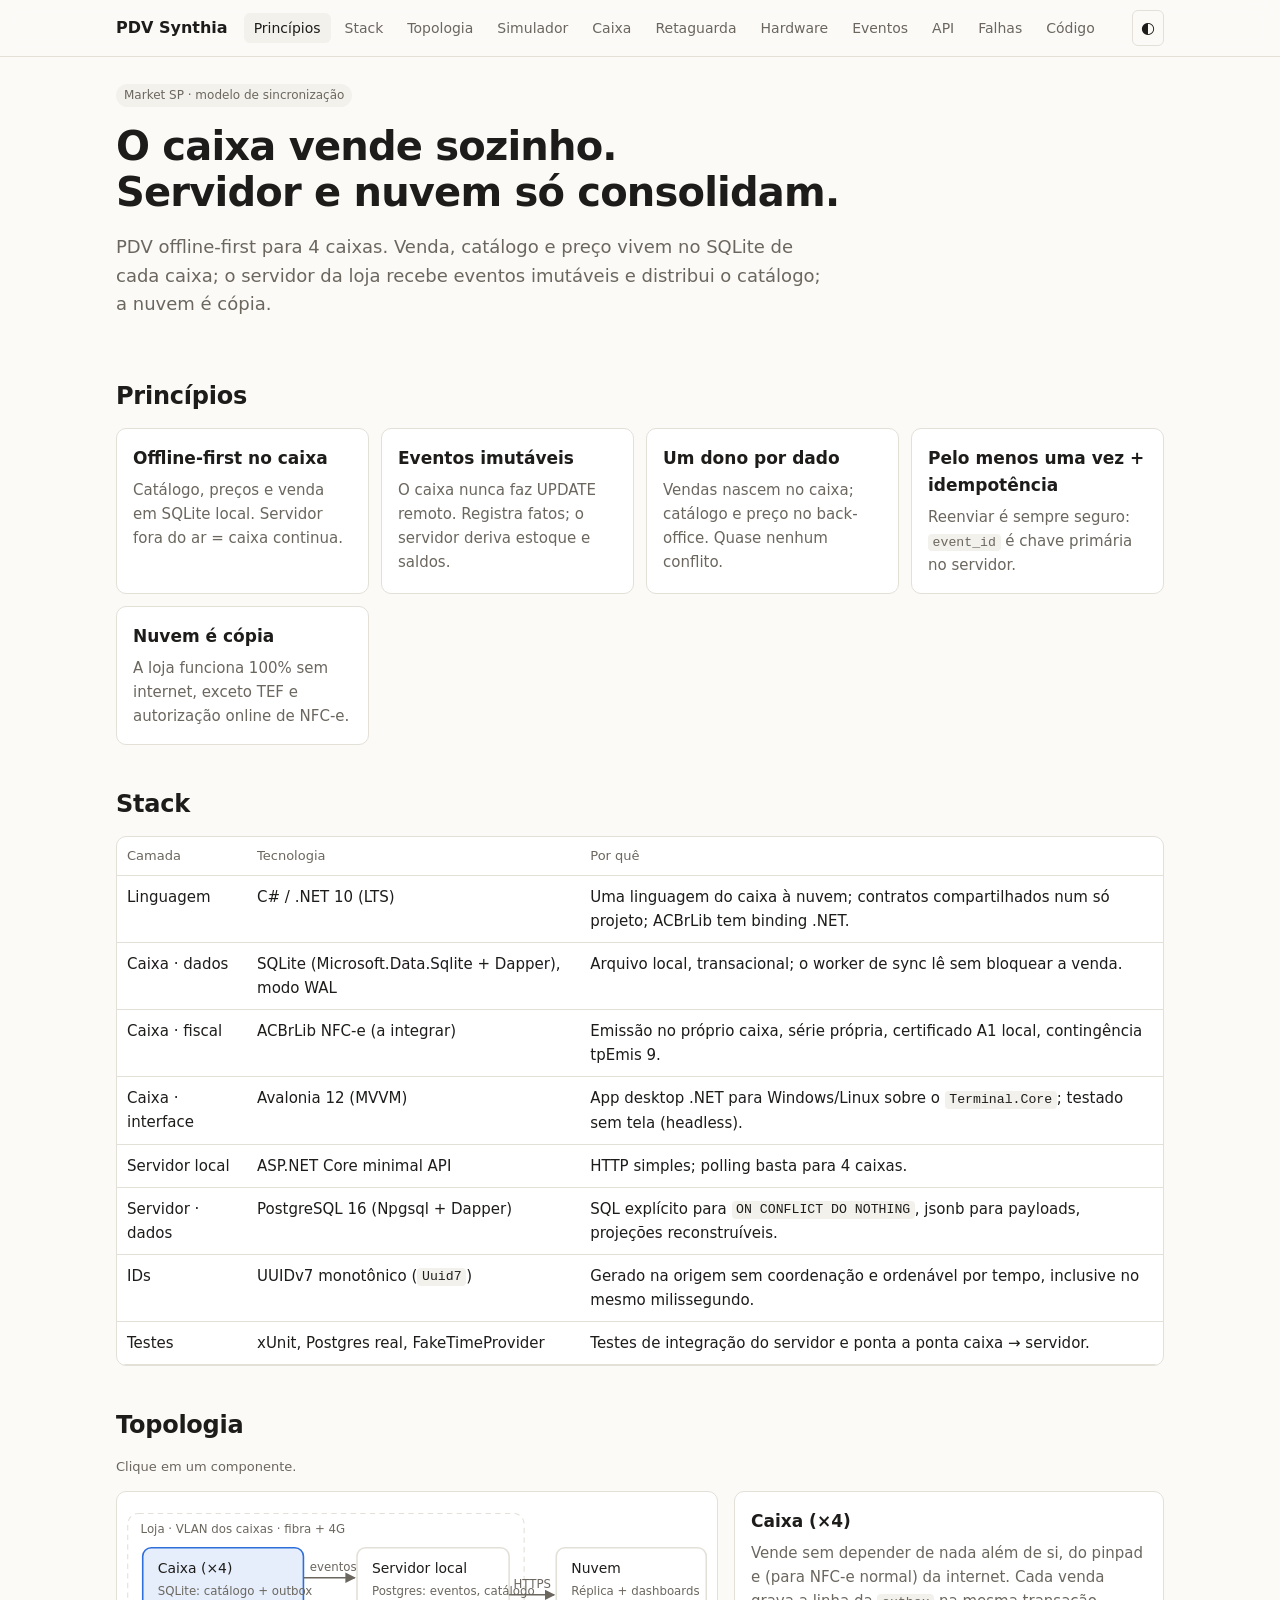
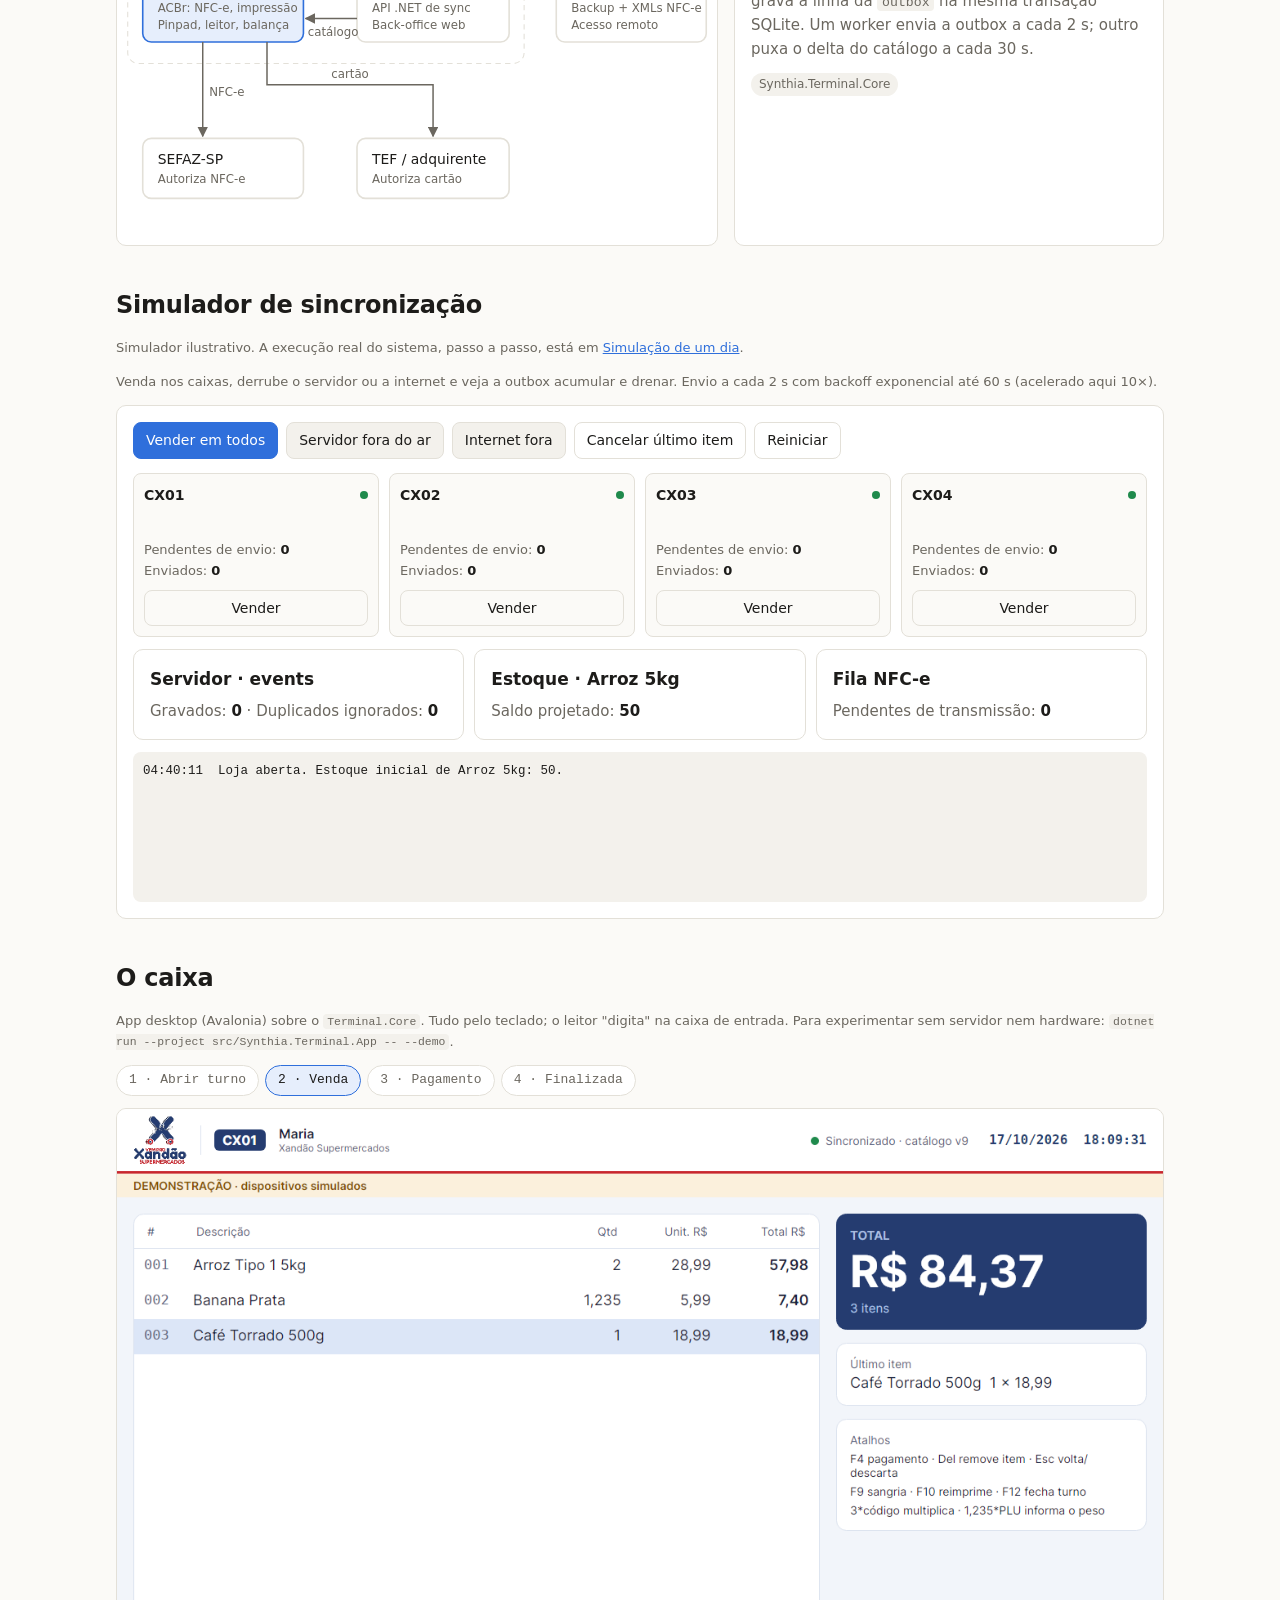
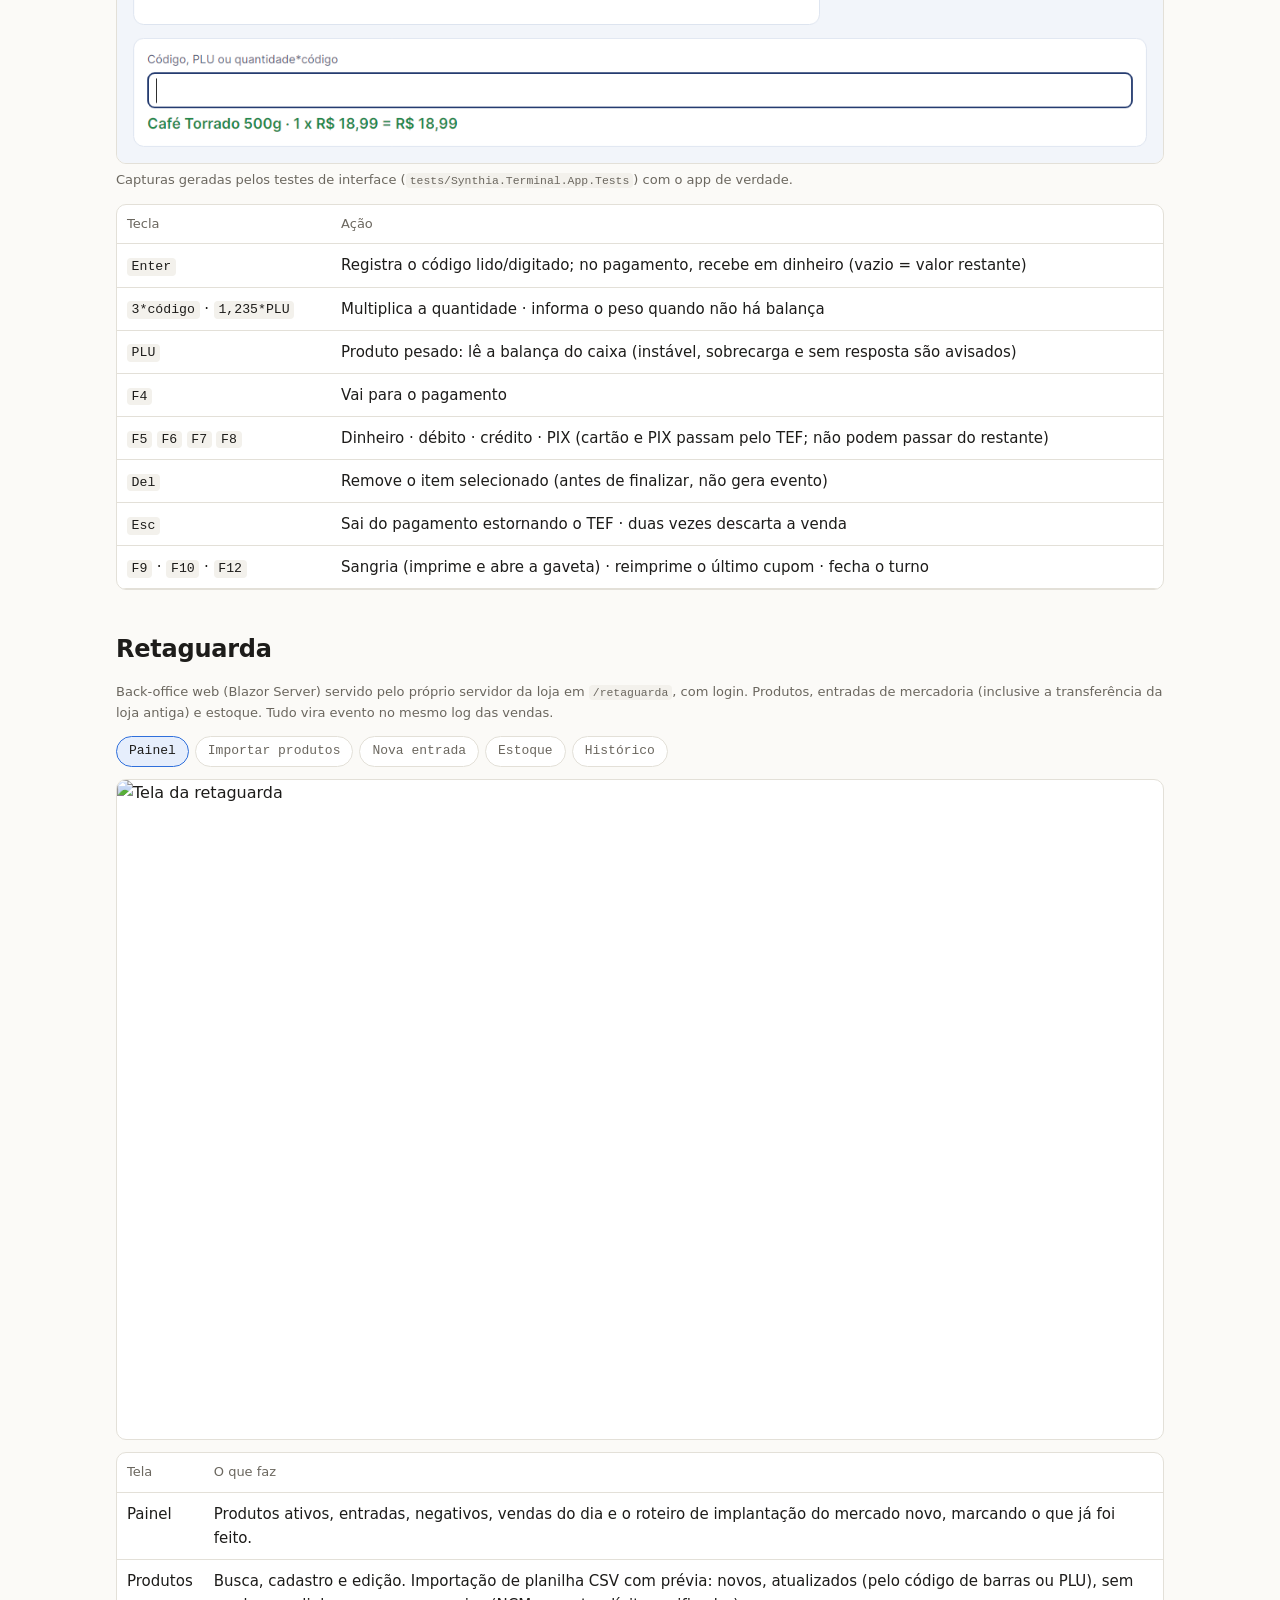
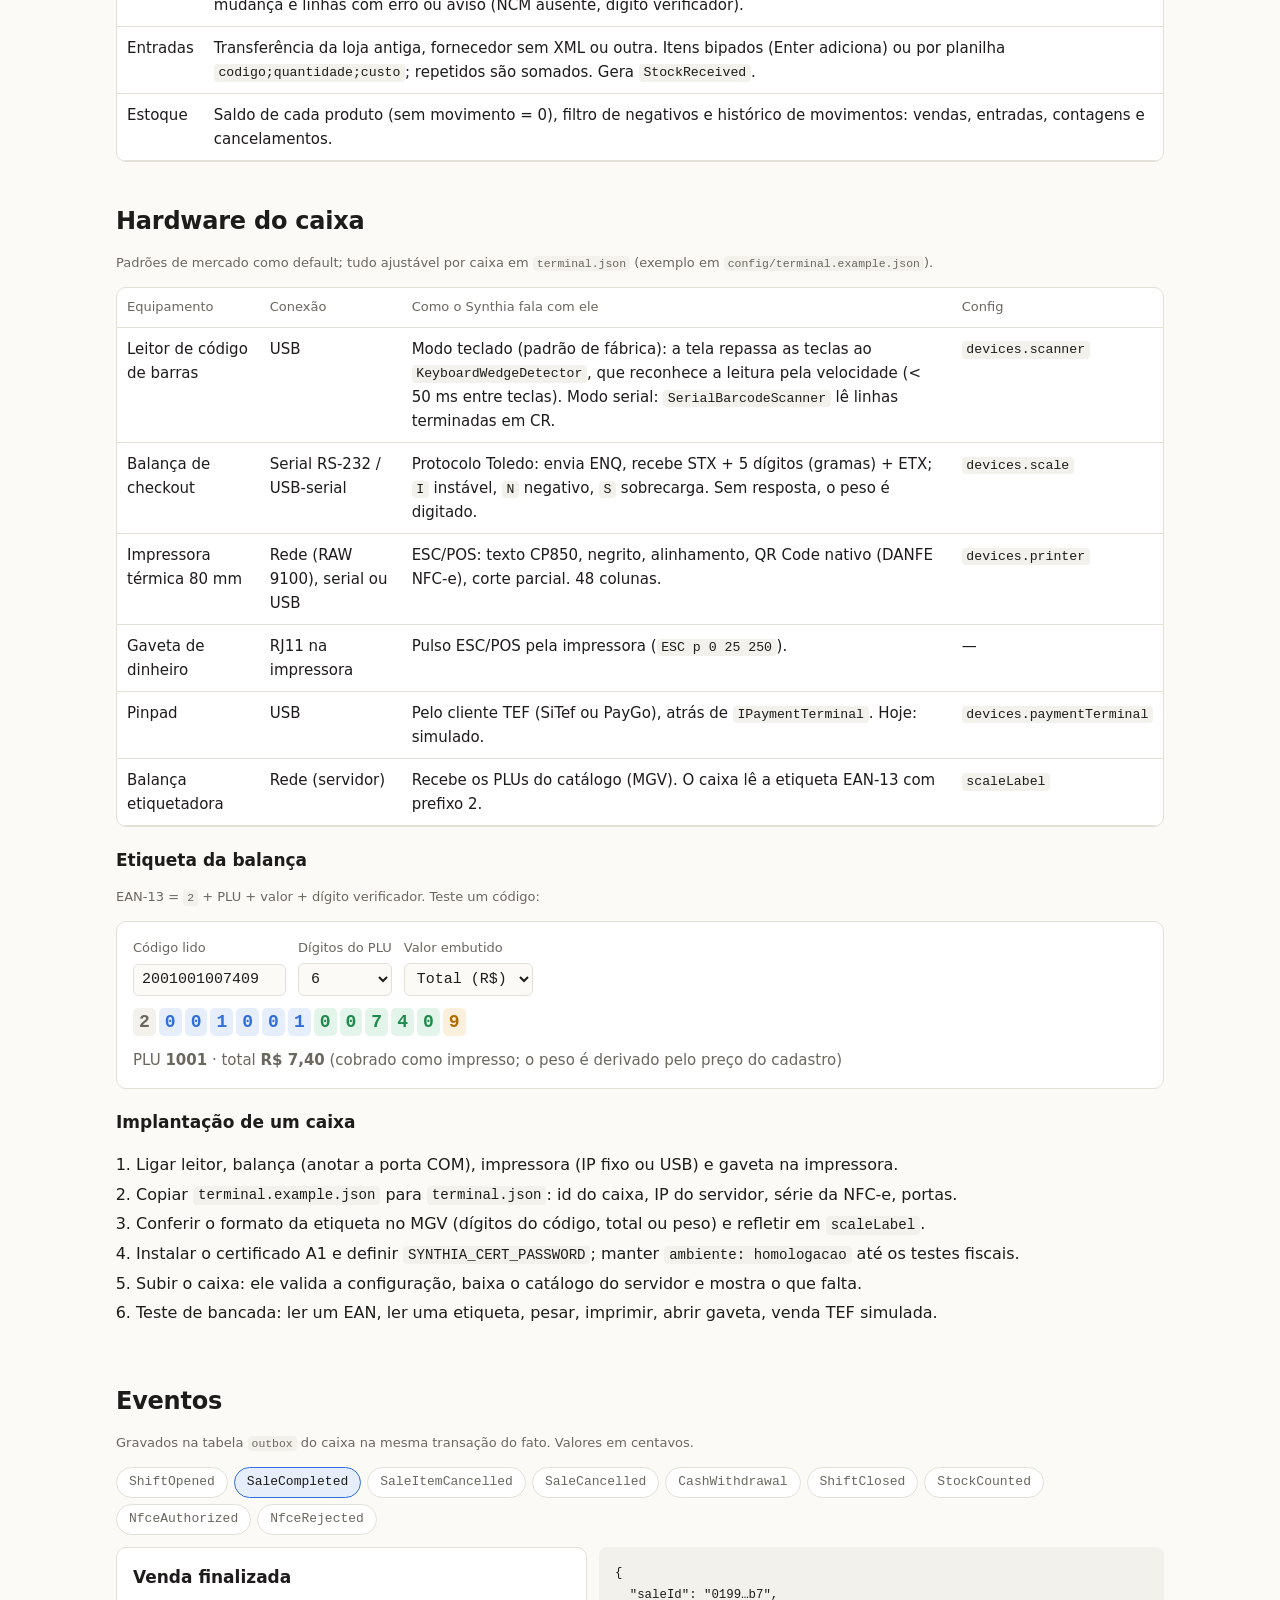
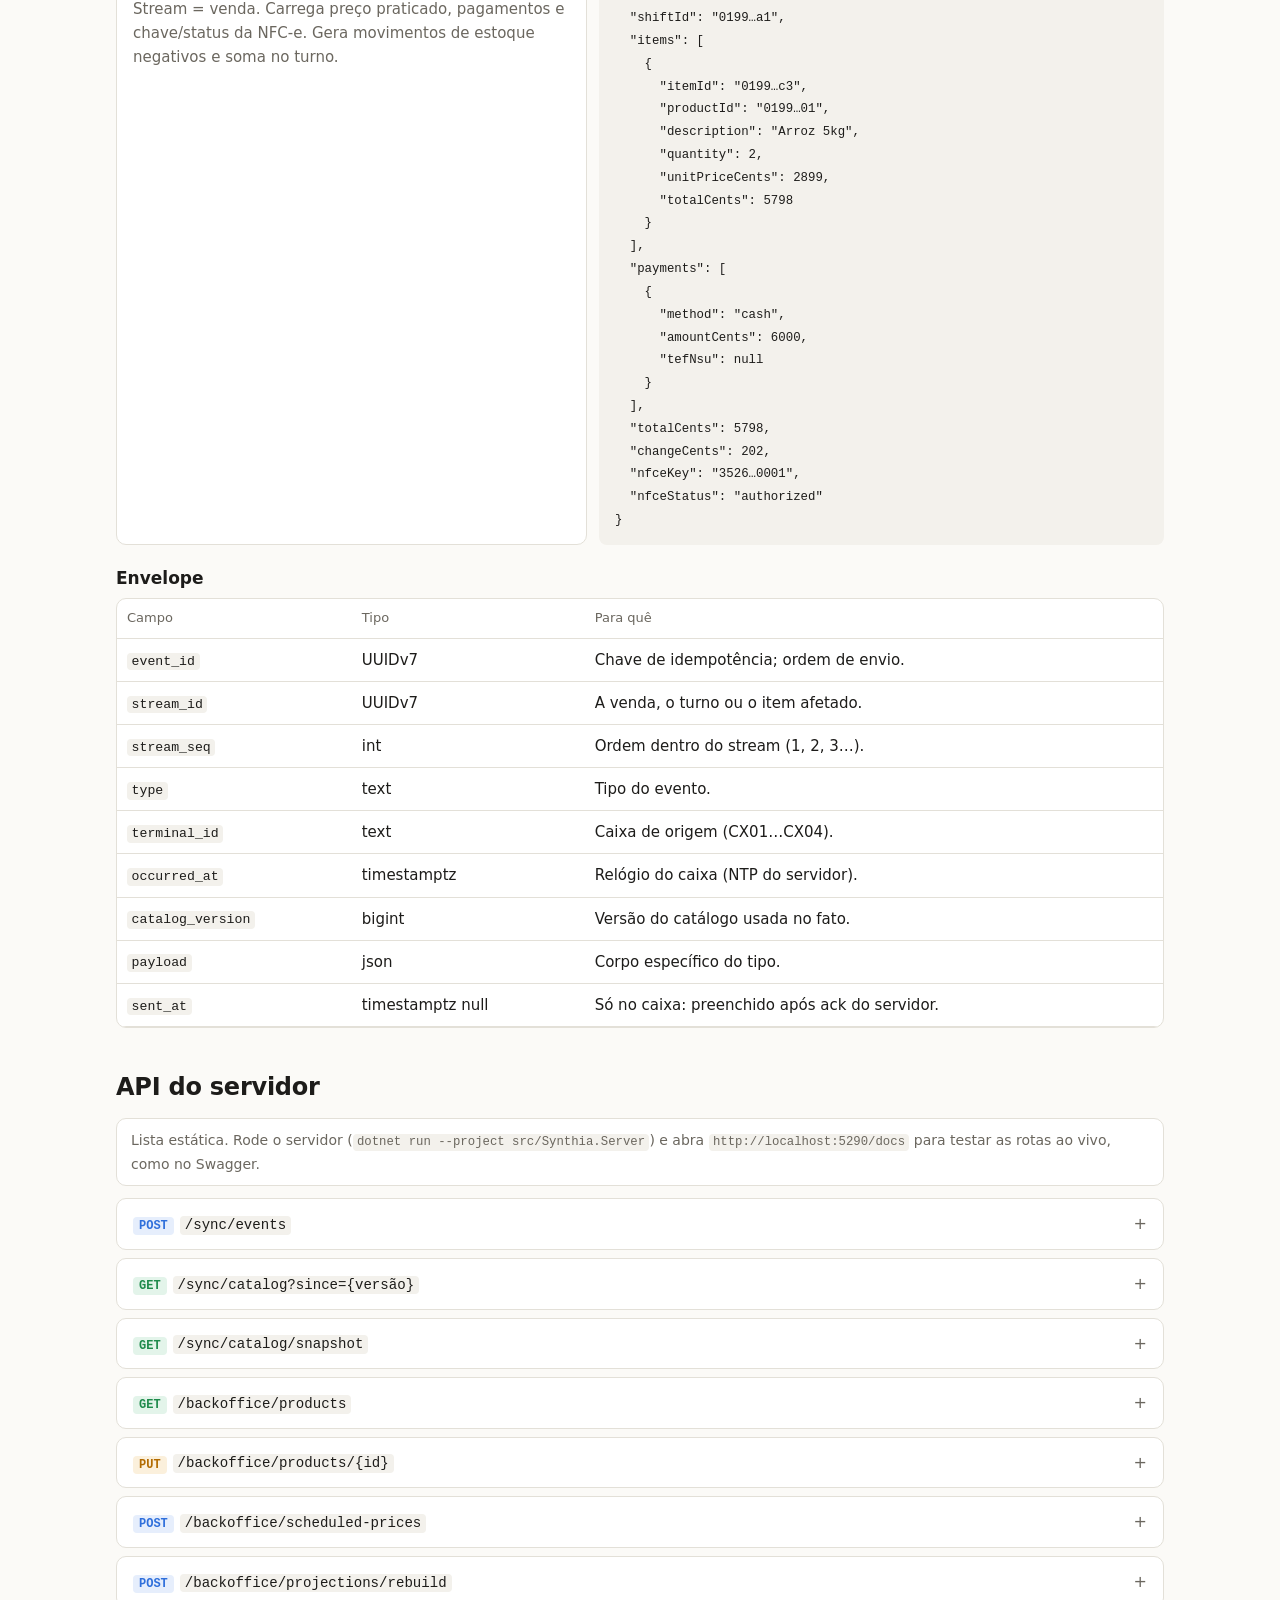
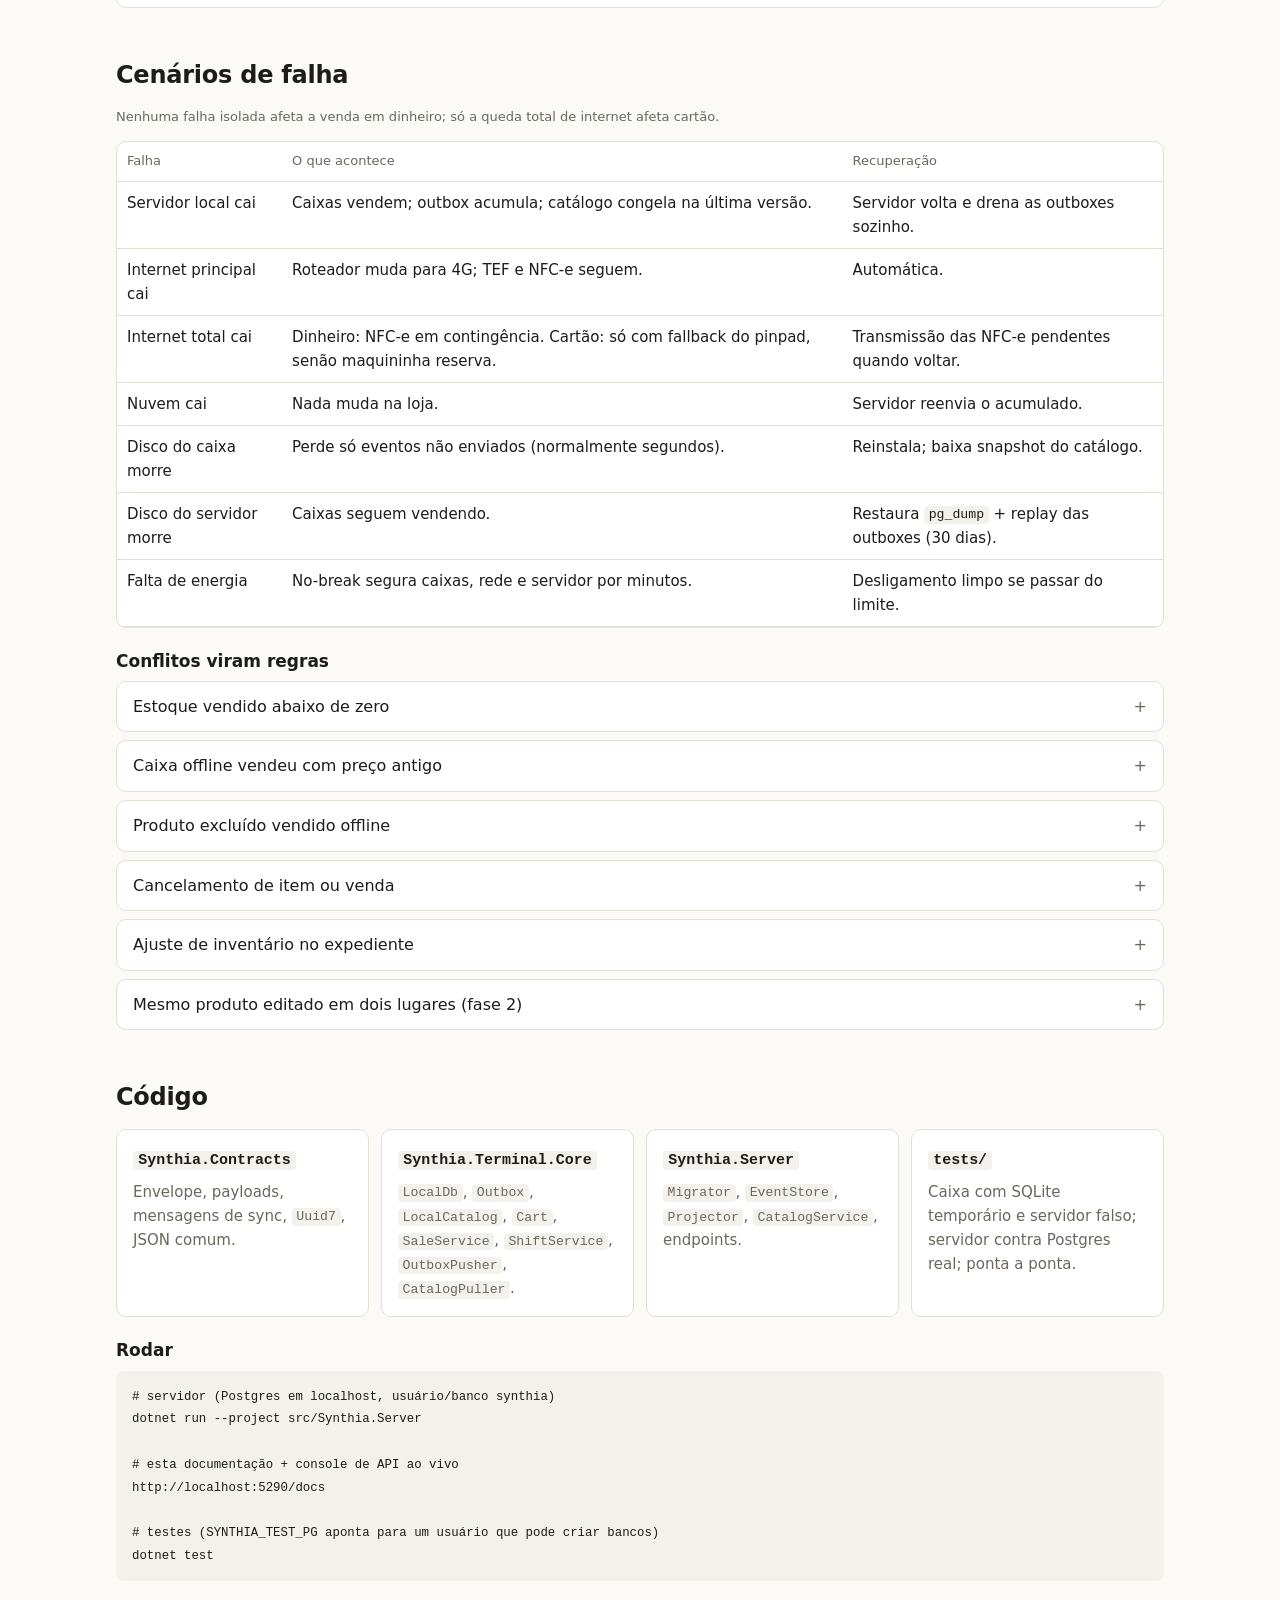
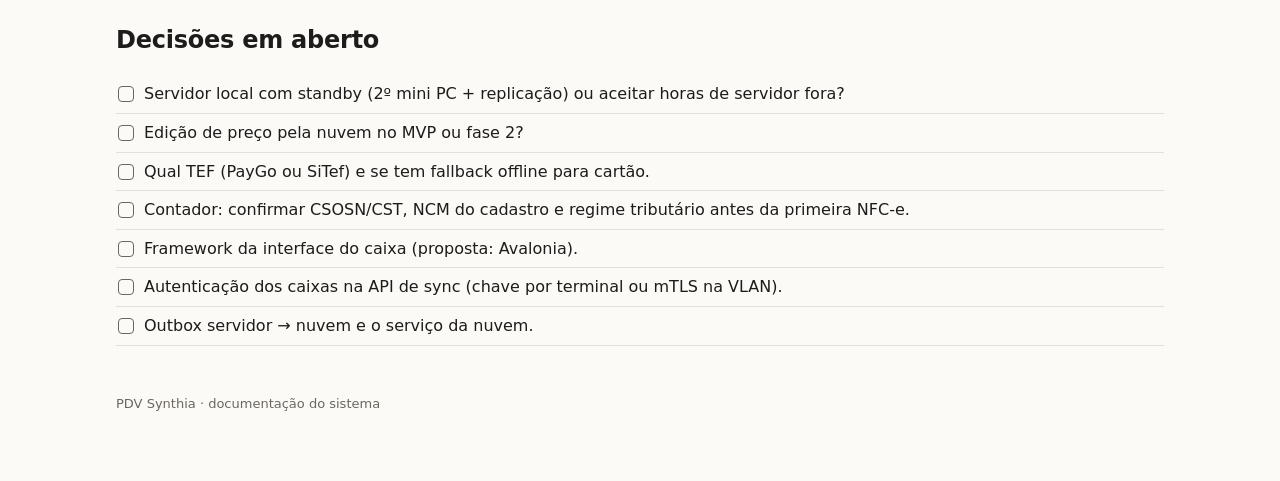
==== commit faa7949b: "docs: back-office section with screenshots" ====
--- a/docs/index.html
+++ b/docs/index.html
@@ -146,7 +146,7 @@
   <strong>PDV Synthia</strong>
   <nav id="nav">
     <a href="#principios">Princípios</a><a href="#stack">Stack</a><a href="#topologia">Topologia</a>
-    <a href="#simulador">Simulador</a><a href="#caixa">Caixa</a><a href="#hardware">Hardware</a><a href="#eventos">Eventos</a><a href="#api">API</a>
+    <a href="#simulador">Simulador</a><a href="#caixa">Caixa</a><a href="#retaguarda">Retaguarda</a><a href="#hardware">Hardware</a><a href="#eventos">Eventos</a><a href="#api">API</a>
     <a href="#falhas">Falhas</a><a href="#codigo">Código</a><a href="#aberto">Em aberto</a><a href="simulacao.html">Simulação de um dia →</a>
   </nav>
   <button class="theme" id="theme" aria-label="Alternar tema">◐</button>
@@ -269,6 +269,29 @@
     </table></div>
   </section>
 
+  <section id="retaguarda">
+    <h2>Retaguarda</h2>
+    <p class="stat">Back-office web (Blazor Server) servido pelo próprio servidor da loja em <code>/retaguarda</code>, com login.
+      Produtos, entradas de mercadoria (inclusive a transferência da loja antiga) e estoque. Tudo vira evento no mesmo log das vendas.</p>
+    <div class="tabs" id="boTabs" role="tablist">
+      <button role="tab" data-shot="retaguarda-1-painel">Painel</button>
+      <button role="tab" data-shot="retaguarda-2-importar">Importar produtos</button>
+      <button role="tab" data-shot="retaguarda-3-entrada">Nova entrada</button>
+      <button role="tab" data-shot="retaguarda-4-estoque">Estoque</button>
+      <button role="tab" data-shot="retaguarda-5-historico">Histórico</button>
+    </div>
+    <img id="boShot" class="shot" alt="Tela da retaguarda" width="1366" height="860">
+    <div class="tablewrap" style="margin-top:12px"><table>
+      <thead><tr><th>Tela</th><th>O que faz</th></tr></thead>
+      <tbody>
+        <tr><td>Painel</td><td>Produtos ativos, entradas, negativos, vendas do dia e o roteiro de implantação do mercado novo, marcando o que já foi feito.</td></tr>
+        <tr><td>Produtos</td><td>Busca, cadastro e edição. Importação de planilha CSV com prévia: novos, atualizados (pelo código de barras ou PLU), sem mudança e linhas com erro ou aviso (NCM ausente, dígito verificador).</td></tr>
+        <tr><td>Entradas</td><td>Transferência da loja antiga, fornecedor sem XML ou outra. Itens bipados (Enter adiciona) ou por planilha <code>codigo;quantidade;custo</code>; repetidos são somados. Gera <code>StockReceived</code>.</td></tr>
+        <tr><td>Estoque</td><td>Saldo de cada produto (sem movimento = 0), filtro de negativos e histórico de movimentos: vendas, entradas, contagens e cancelamentos.</td></tr>
+      </tbody>
+    </table></div>
+  </section>
+
   <section id="hardware">
     <h2>Hardware do caixa</h2>
     <p class="stat">Padrões de mercado como default; tudo ajustável por caixa em <code>terminal.json</code>
@@ -708,6 +731,15 @@
   shotTabs.addEventListener('click', e => e.target.dataset.shot && showShot(e.target.dataset.shot));
   showShot('caixa-2-venda');
 
+  // Capturas da retaguarda
+  const boTabs = $('boTabs');
+  const showBo = k => {
+    $('boShot').src = `img/${k}.png`;
+    [...boTabs.children].forEach(b => b.setAttribute('aria-selected', b.dataset.shot === k));
+  };
+  boTabs.addEventListener('click', e => e.target.dataset.shot && showBo(e.target.dataset.shot));
+  showBo('retaguarda-1-painel');
+
   // Etiqueta da balança (mesma regra de ScaleBarcode.TryParse)
   const ean13Ok = c => /^\d{13}$/.test(c) && (10 - [...c.slice(0, 12)].reduce((s, d, i) => s + +d * (i % 2 ? 3 : 1), 0) % 10) % 10 === +c[12];
   const decodeLabel = () => {
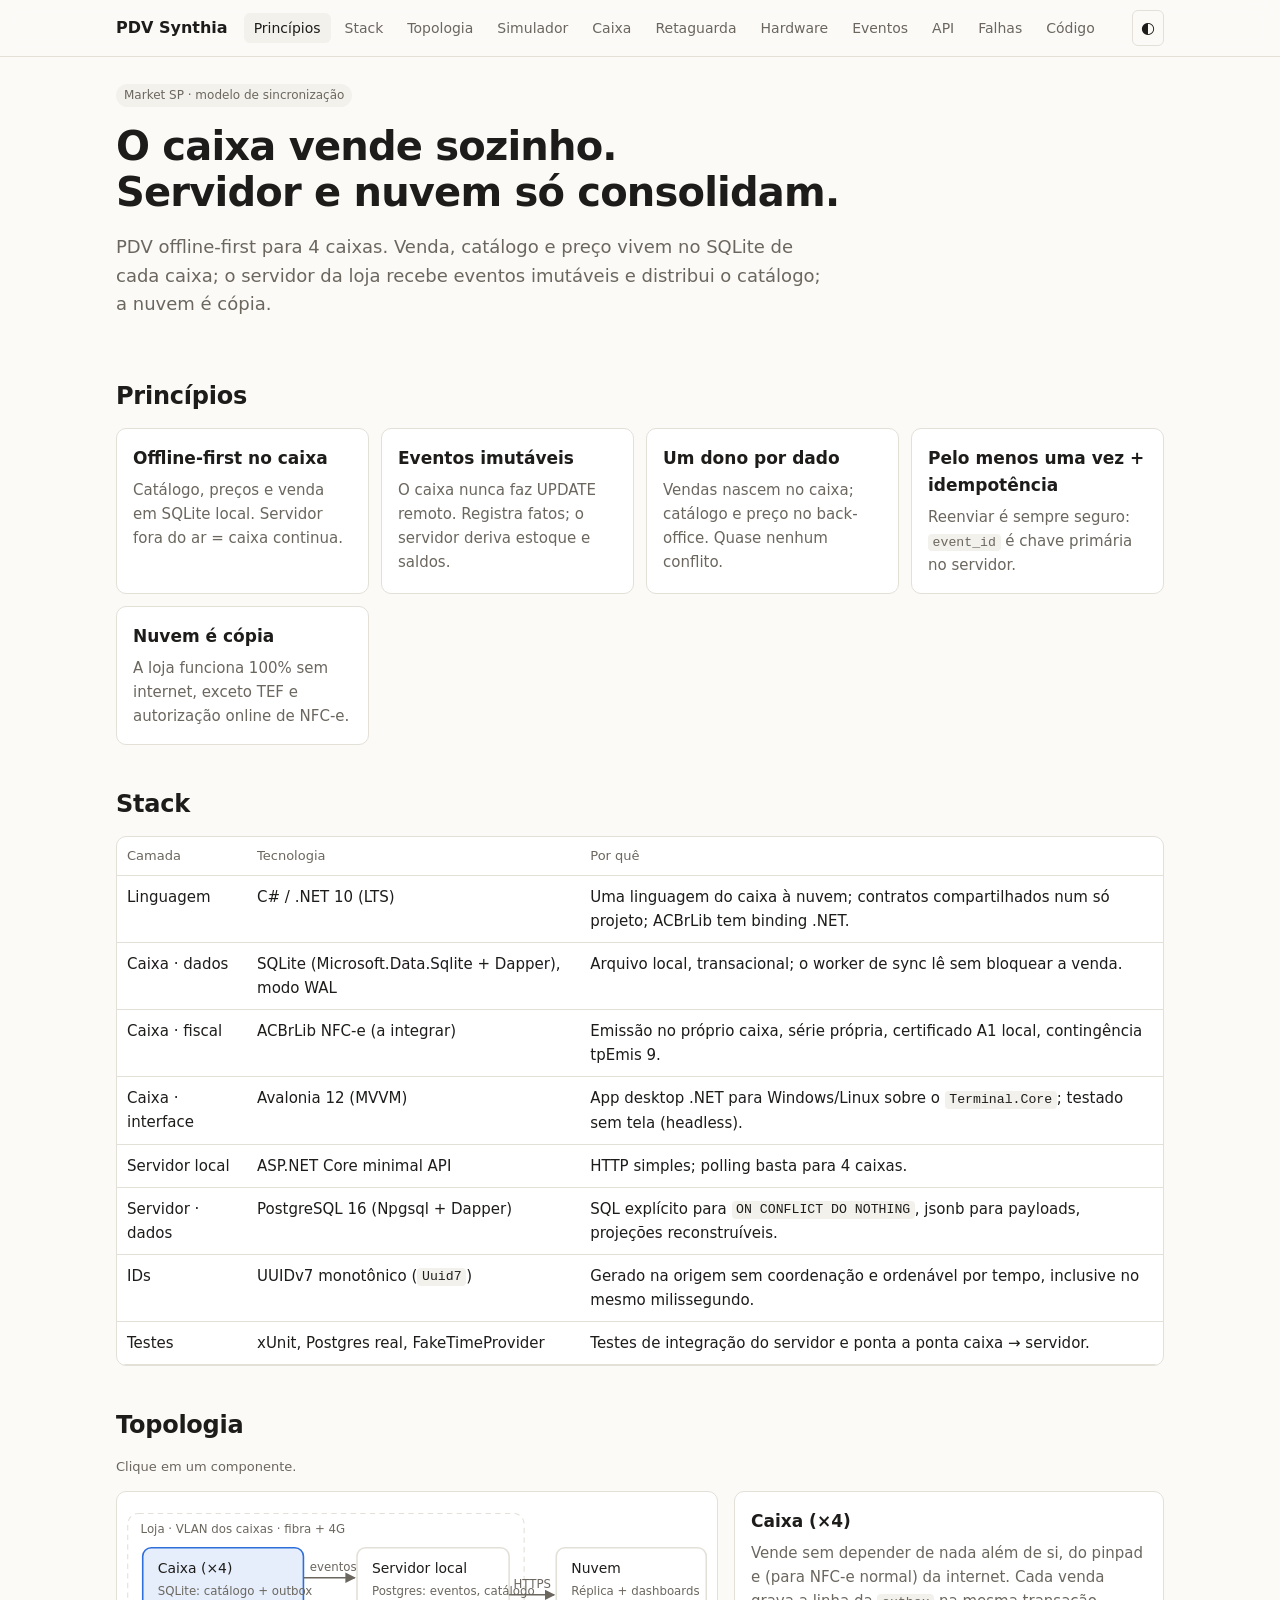
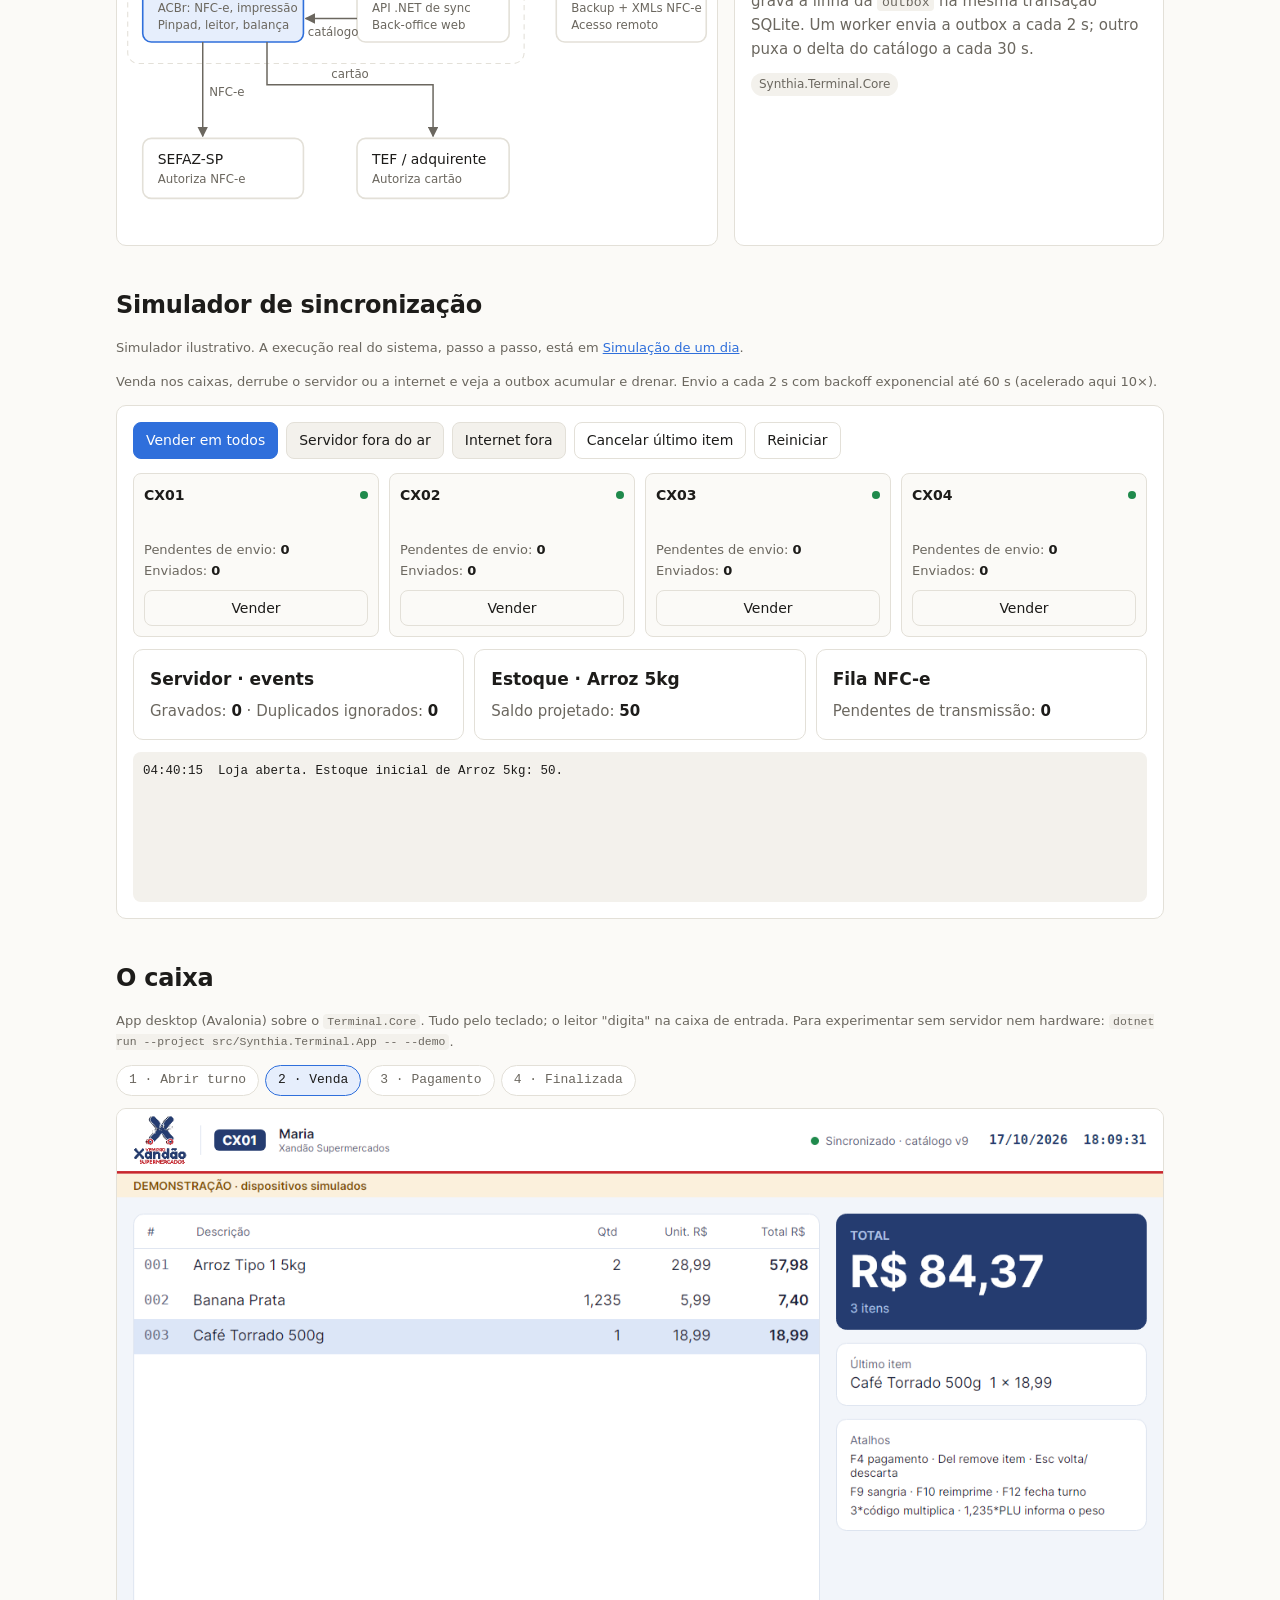
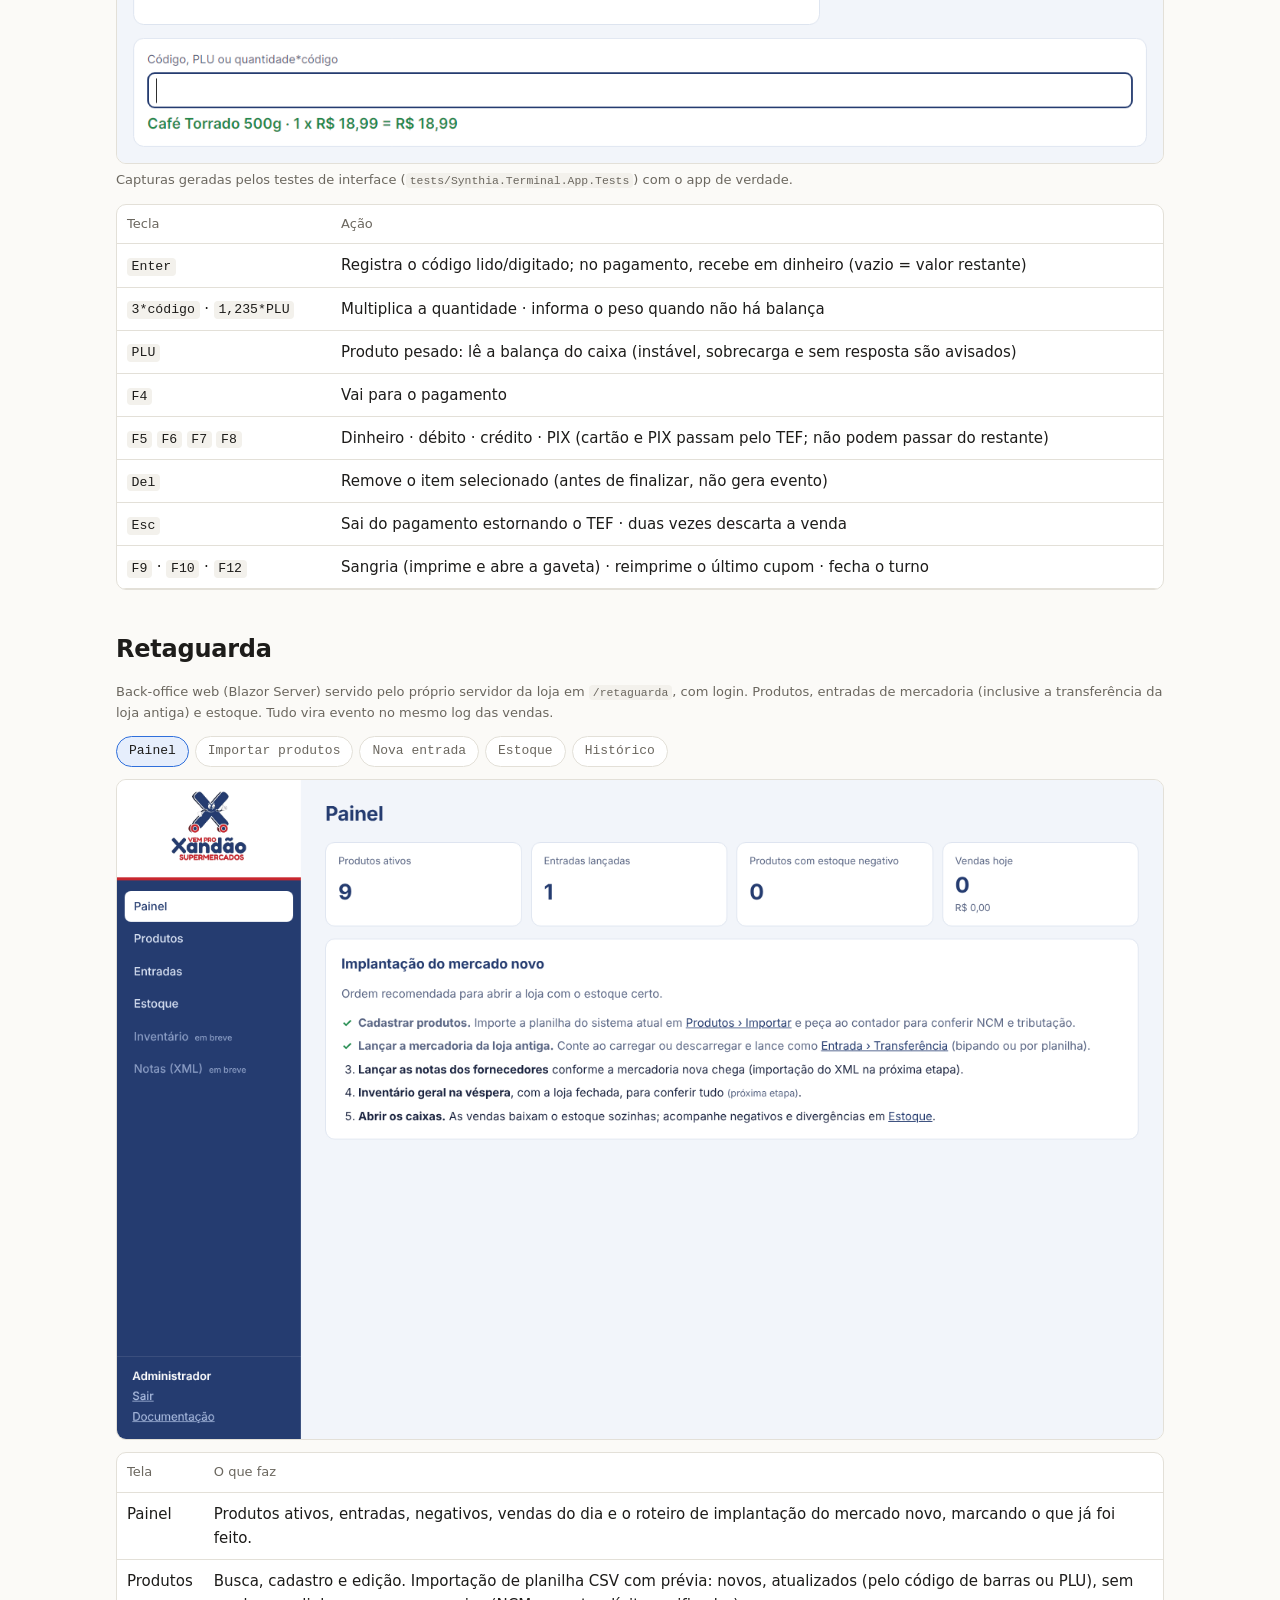
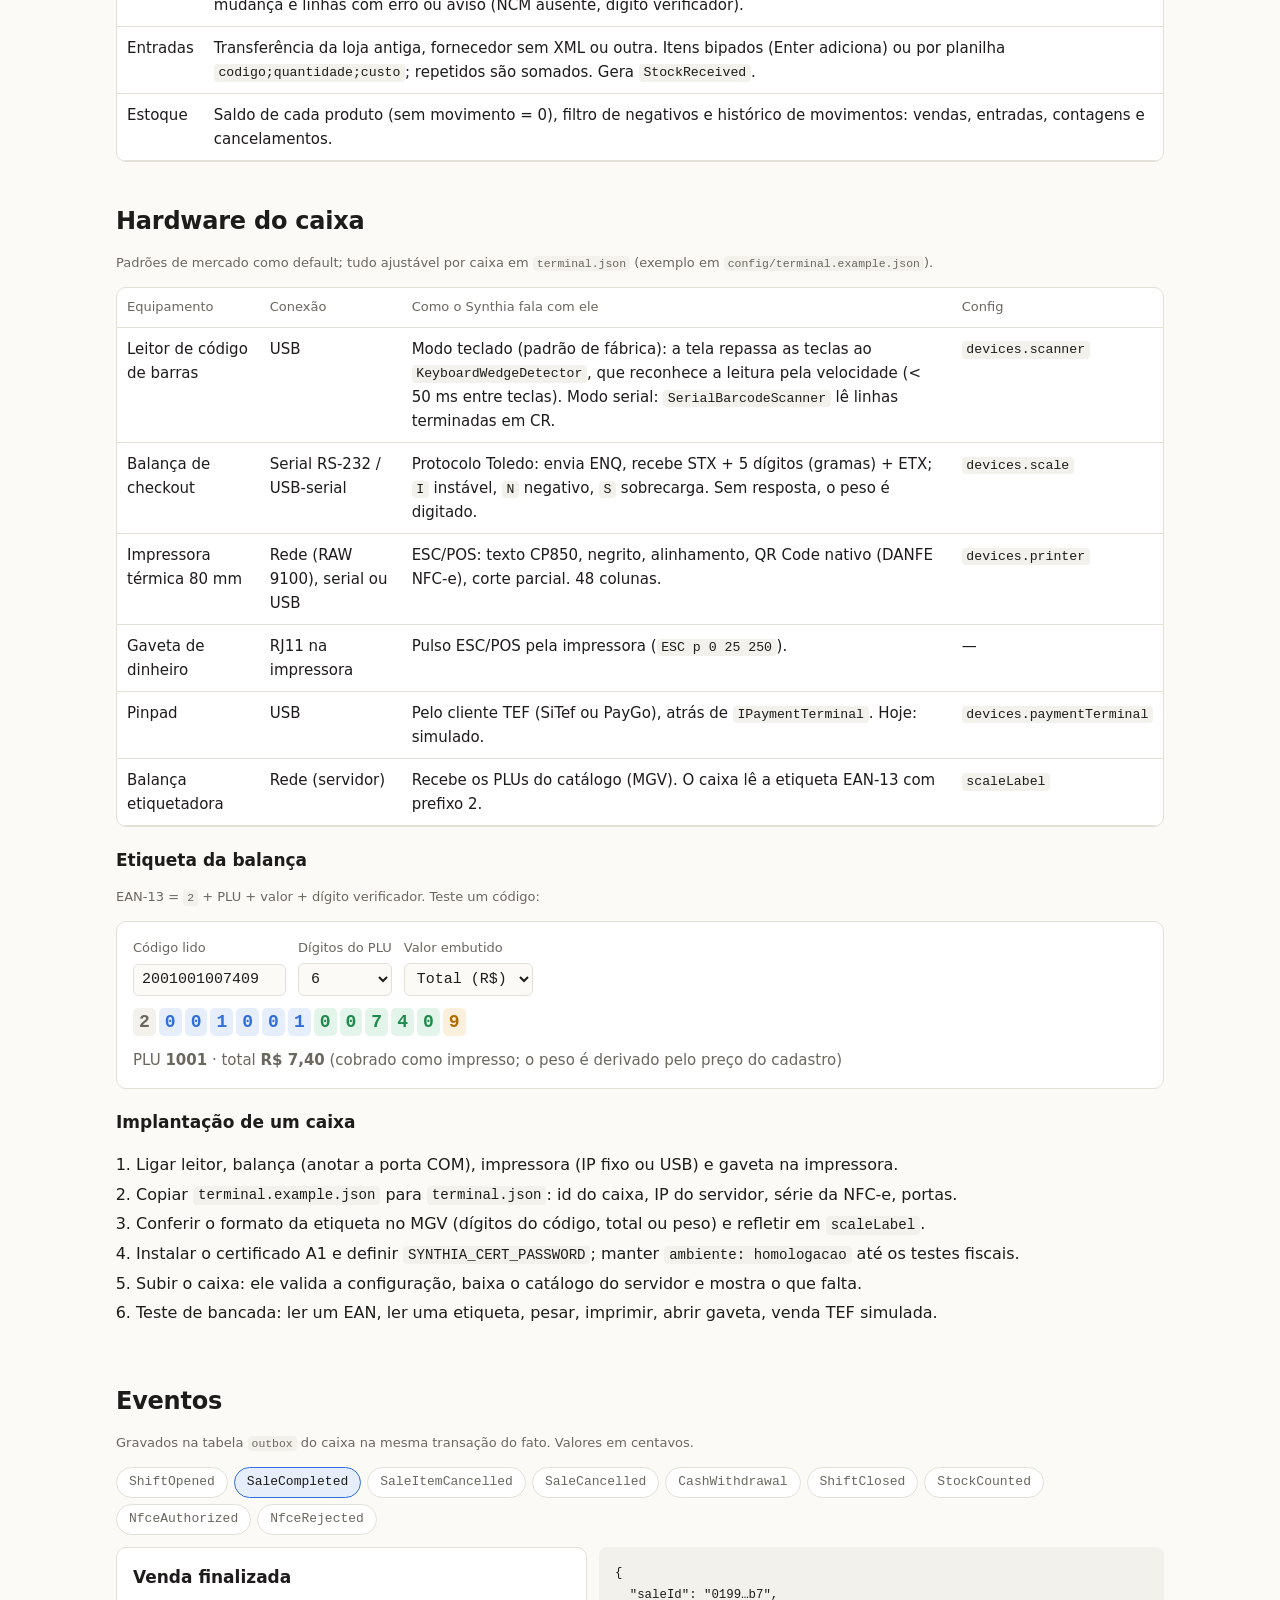
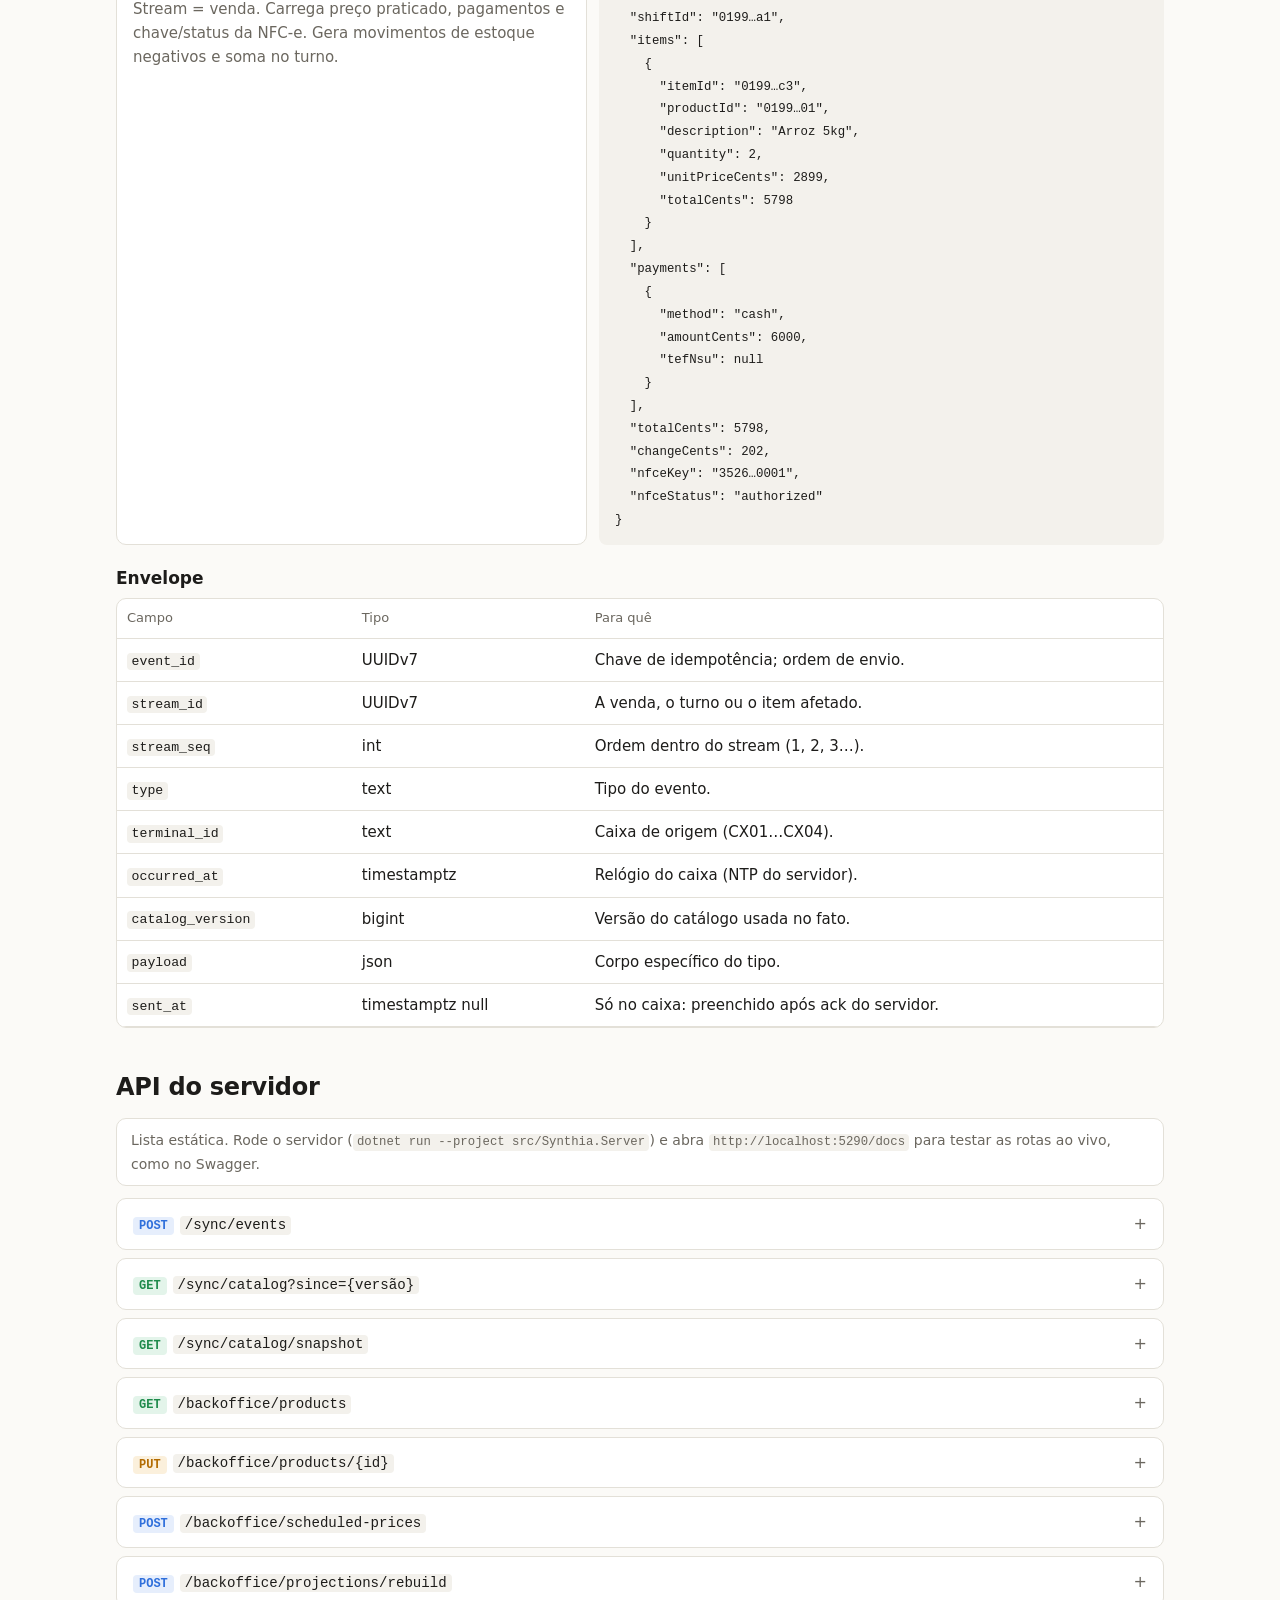
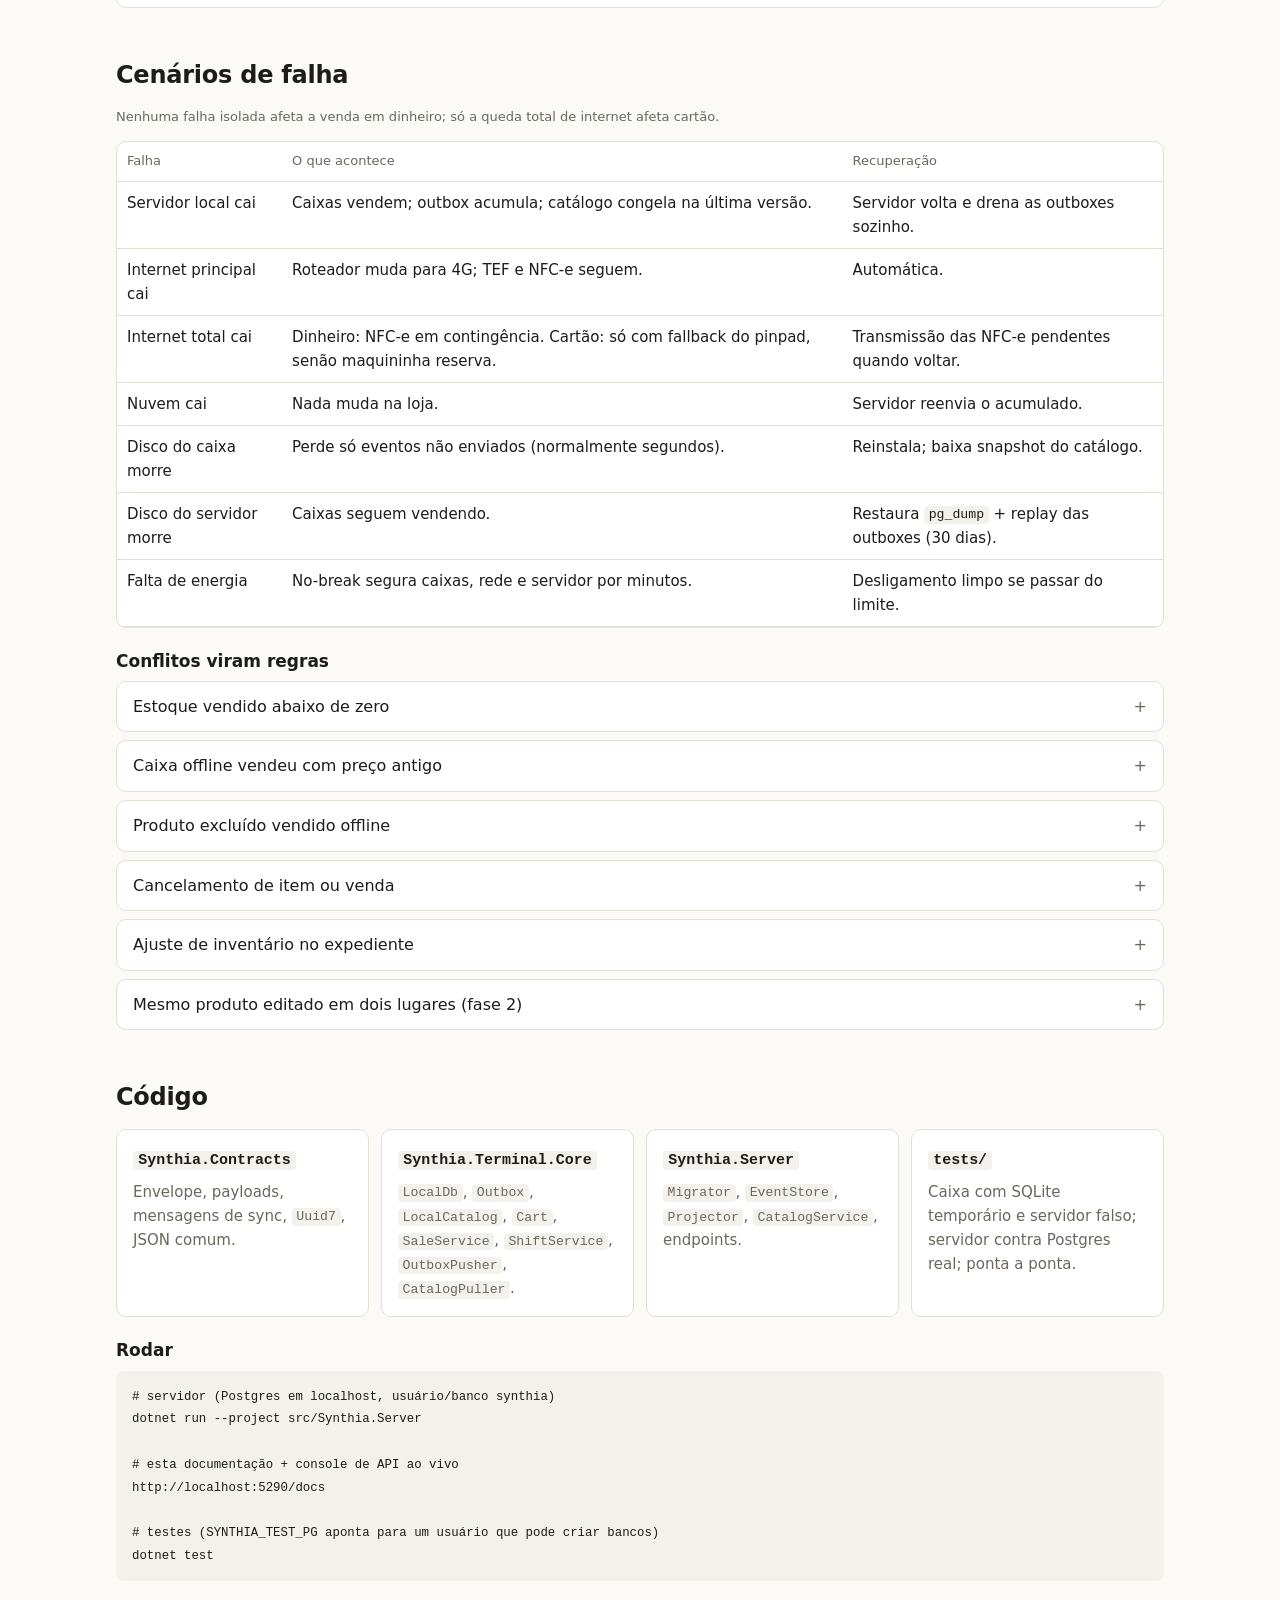
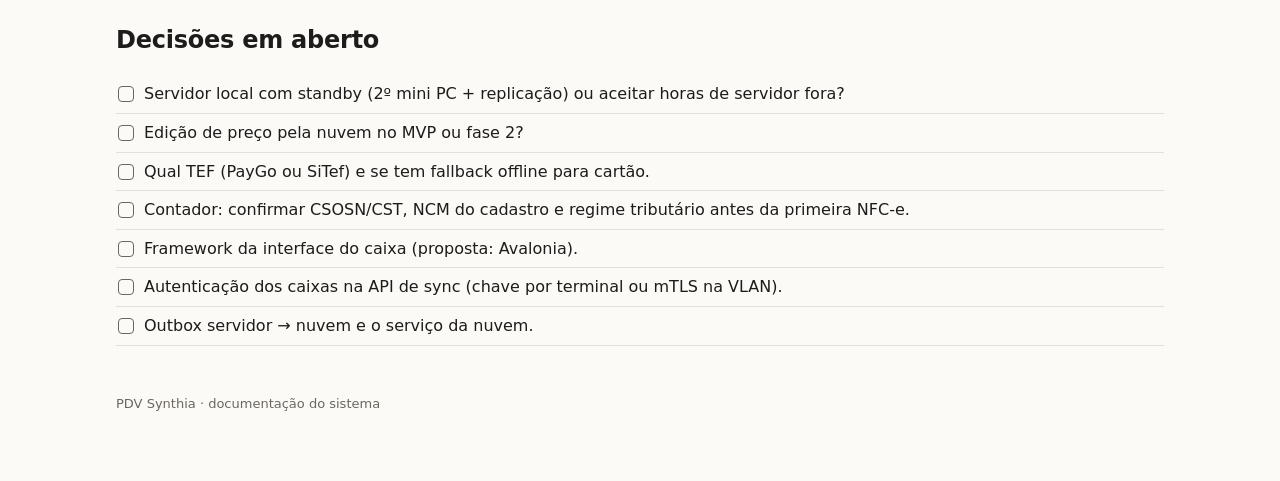
==== commit c4b086ff: "feat(docs): guide API console authentication and return to docs after login" ====
--- a/docs/index.html
+++ b/docs/index.html
@@ -635,10 +635,19 @@
   };
 
   async function renderLive(spec) {
-    try { firstProduct = (await (await fetch('/backoffice/products')).json())[0] ?? null; } catch {}
+    let loggedIn = false;
+    try {
+      const r = await fetch('/backoffice/products');
+      loggedIn = r.ok;
+      if (r.ok) firstProduct = (await r.json())[0] ?? null;
+    } catch {}
     $('apiBanner').className = 'banner live';
     $('apiBanner').innerHTML = `<b>Console ao vivo</b> · ${esc(spec.info?.title)} em <code>${esc(location.host)}</code> ·
-      <a href="/openapi/v1.json">openapi/v1.json</a>. As chamadas são reais e gravam neste banco.`;
+      <a href="/openapi/v1.json">openapi/v1.json</a>. As chamadas são reais e gravam neste banco.<br>` +
+      (loggedIn
+        ? 'Back-office: autenticado pelo seu login da retaguarda.'
+        : 'Back-office: <a href="/retaguarda/login?returnUrl=/docs/">entre na retaguarda</a> (admin ou gerente) para testar, ou use o cabeçalho <code>X-Api-Key</code>.') +
+      ' Sync: exige <code>X-Terminal-Id</code> + <code>X-Terminal-Key</code> quando o servidor tem chaves de caixa configuradas.';
 
     const ops = [];
     for (const [path, item] of Object.entries(spec.paths ?? {}))
@@ -697,7 +706,8 @@
         const text = await r.text();
         let pretty = text;
         try { pretty = JSON.stringify(JSON.parse(text), null, 2); } catch {}
-        res.innerHTML = `<span class="code ${r.ok ? 'ok' : 'err'}">${r.status}</span> ${Math.round(performance.now() - t0)} ms · <code>${esc(el.dataset.method)} ${esc(url)}</code>`;
+        const hint = r.status === 401 ? ' · sem credencial: entre na retaguarda' : r.status === 403 ? ' · sem permissão' : '';
+        res.innerHTML = `<span class="code ${r.ok ? 'ok' : 'err'}">${r.status}</span> ${Math.round(performance.now() - t0)} ms · <code>${esc(el.dataset.method)} ${esc(url)}</code>${hint}`;
         out.textContent = pretty || '(sem corpo)';
         if (el.dataset.op === 'UpsertProduct' && r.ok) {
           try { firstProduct = JSON.parse(body.value); } catch {}
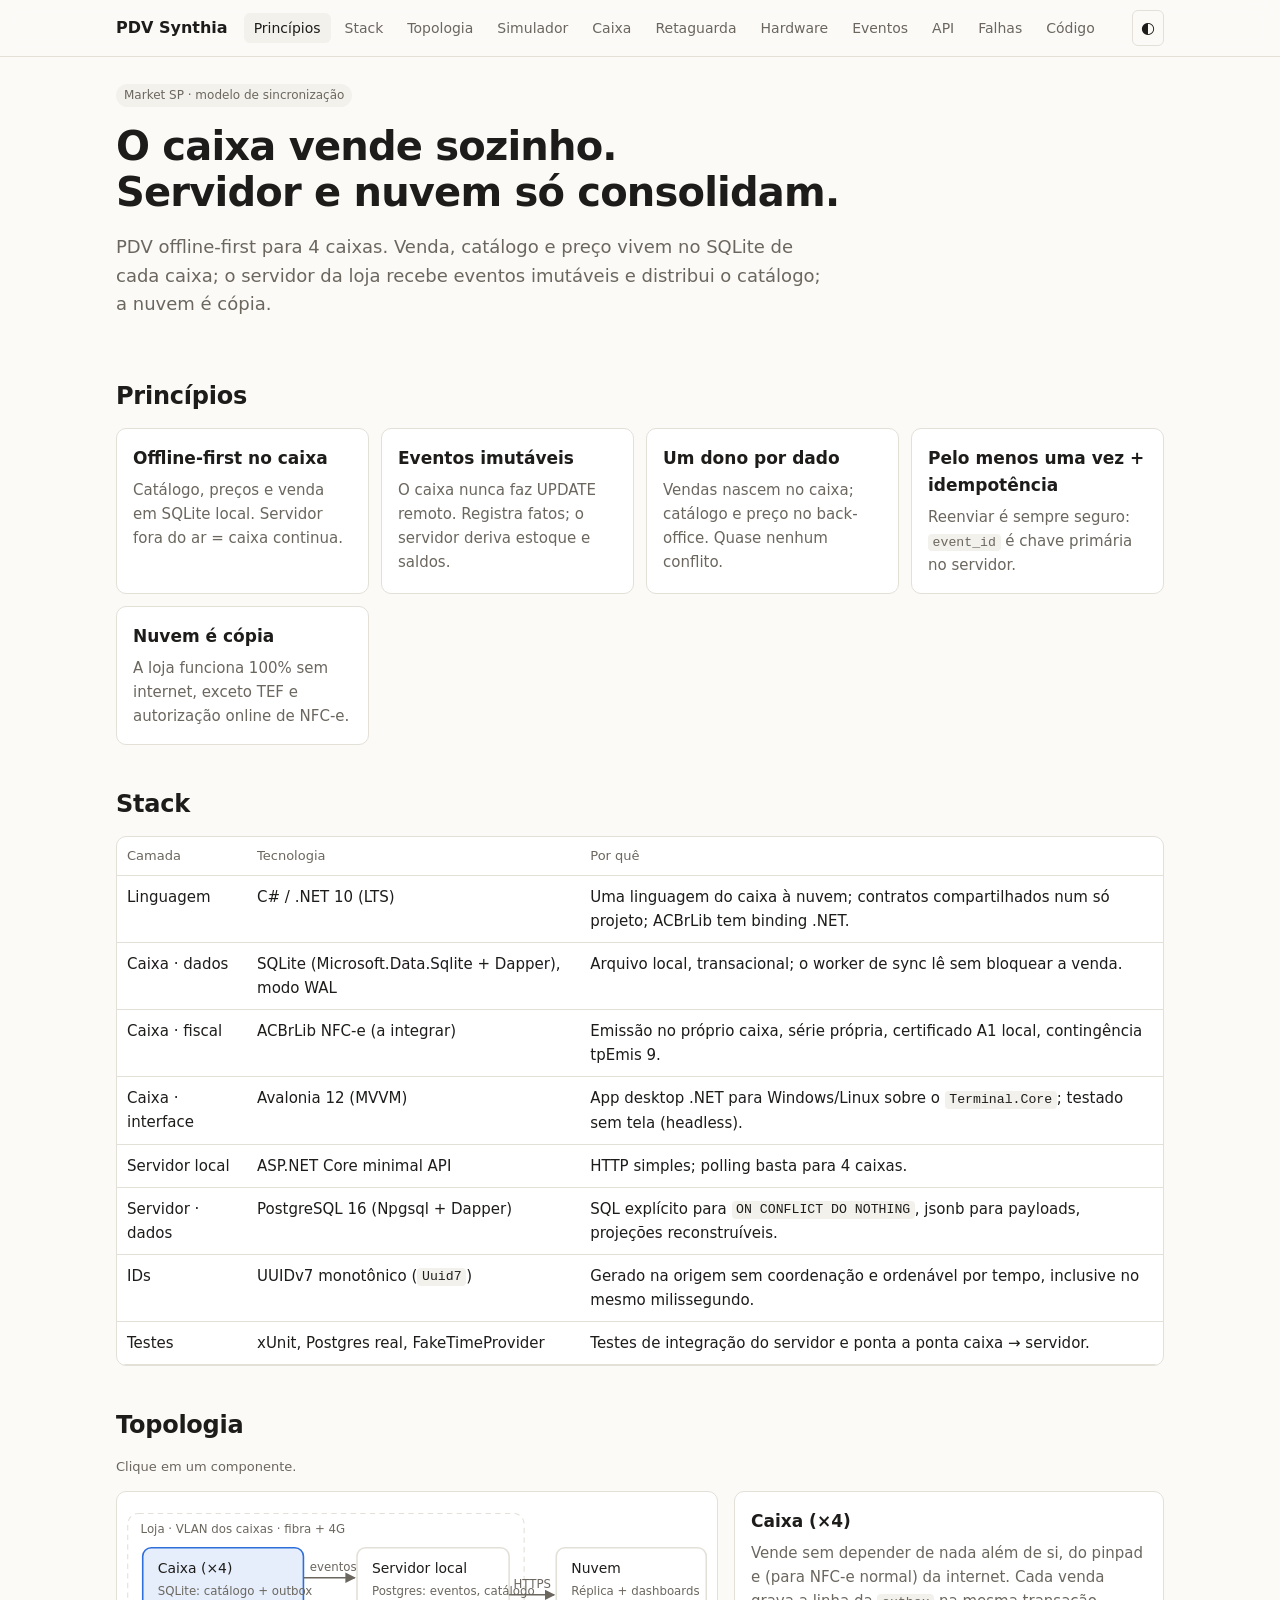
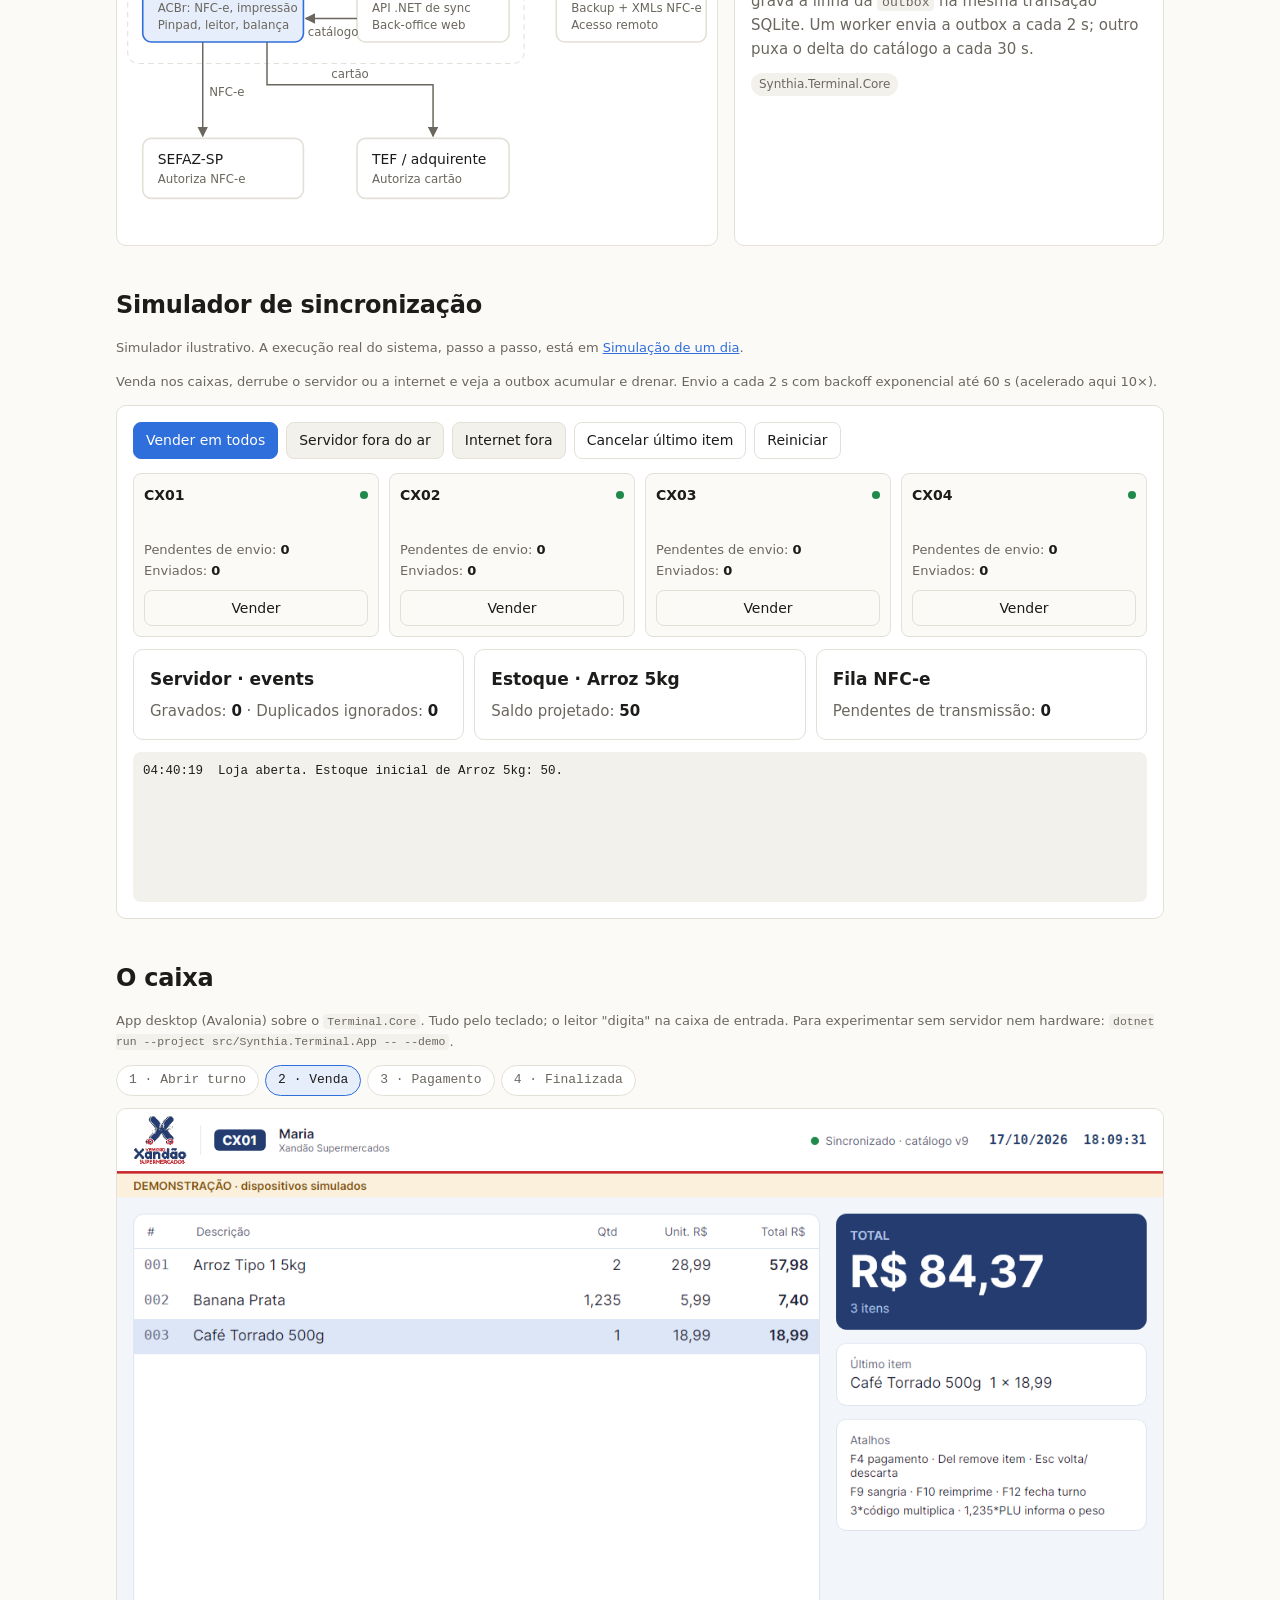
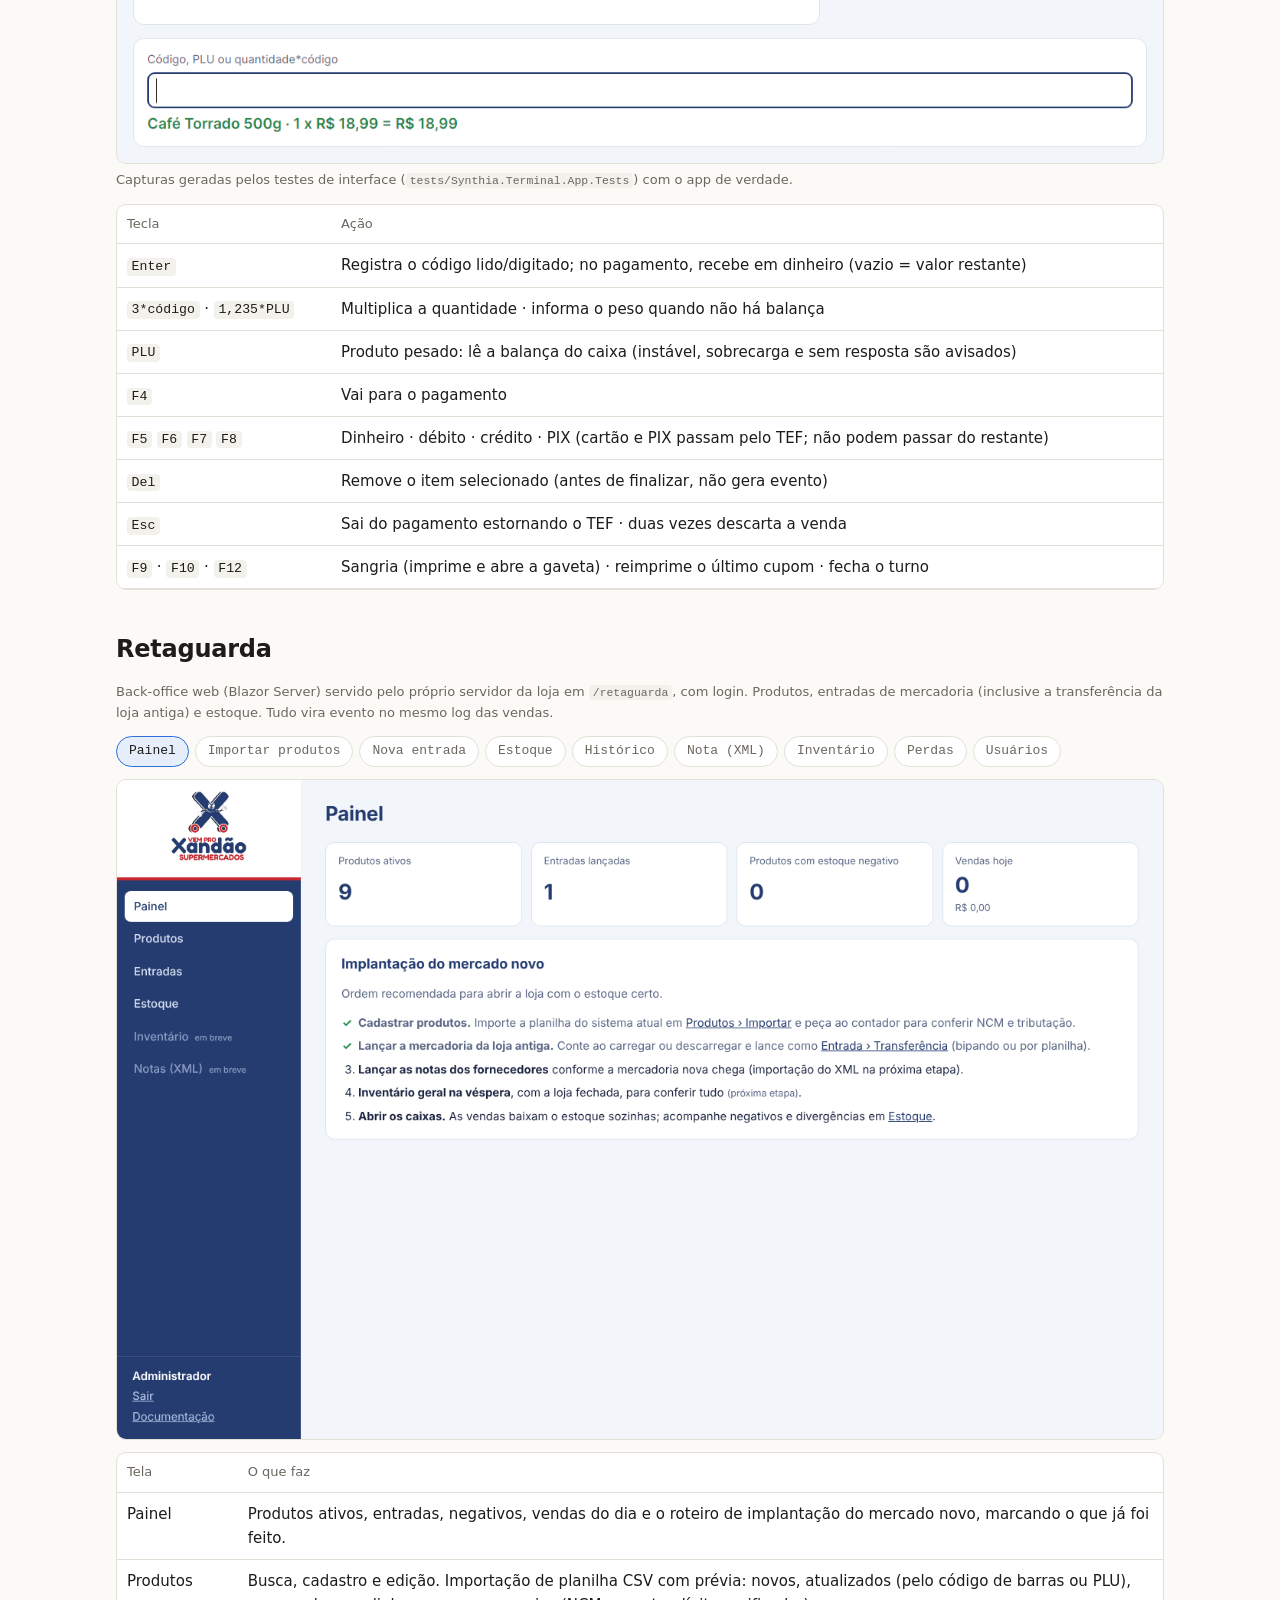
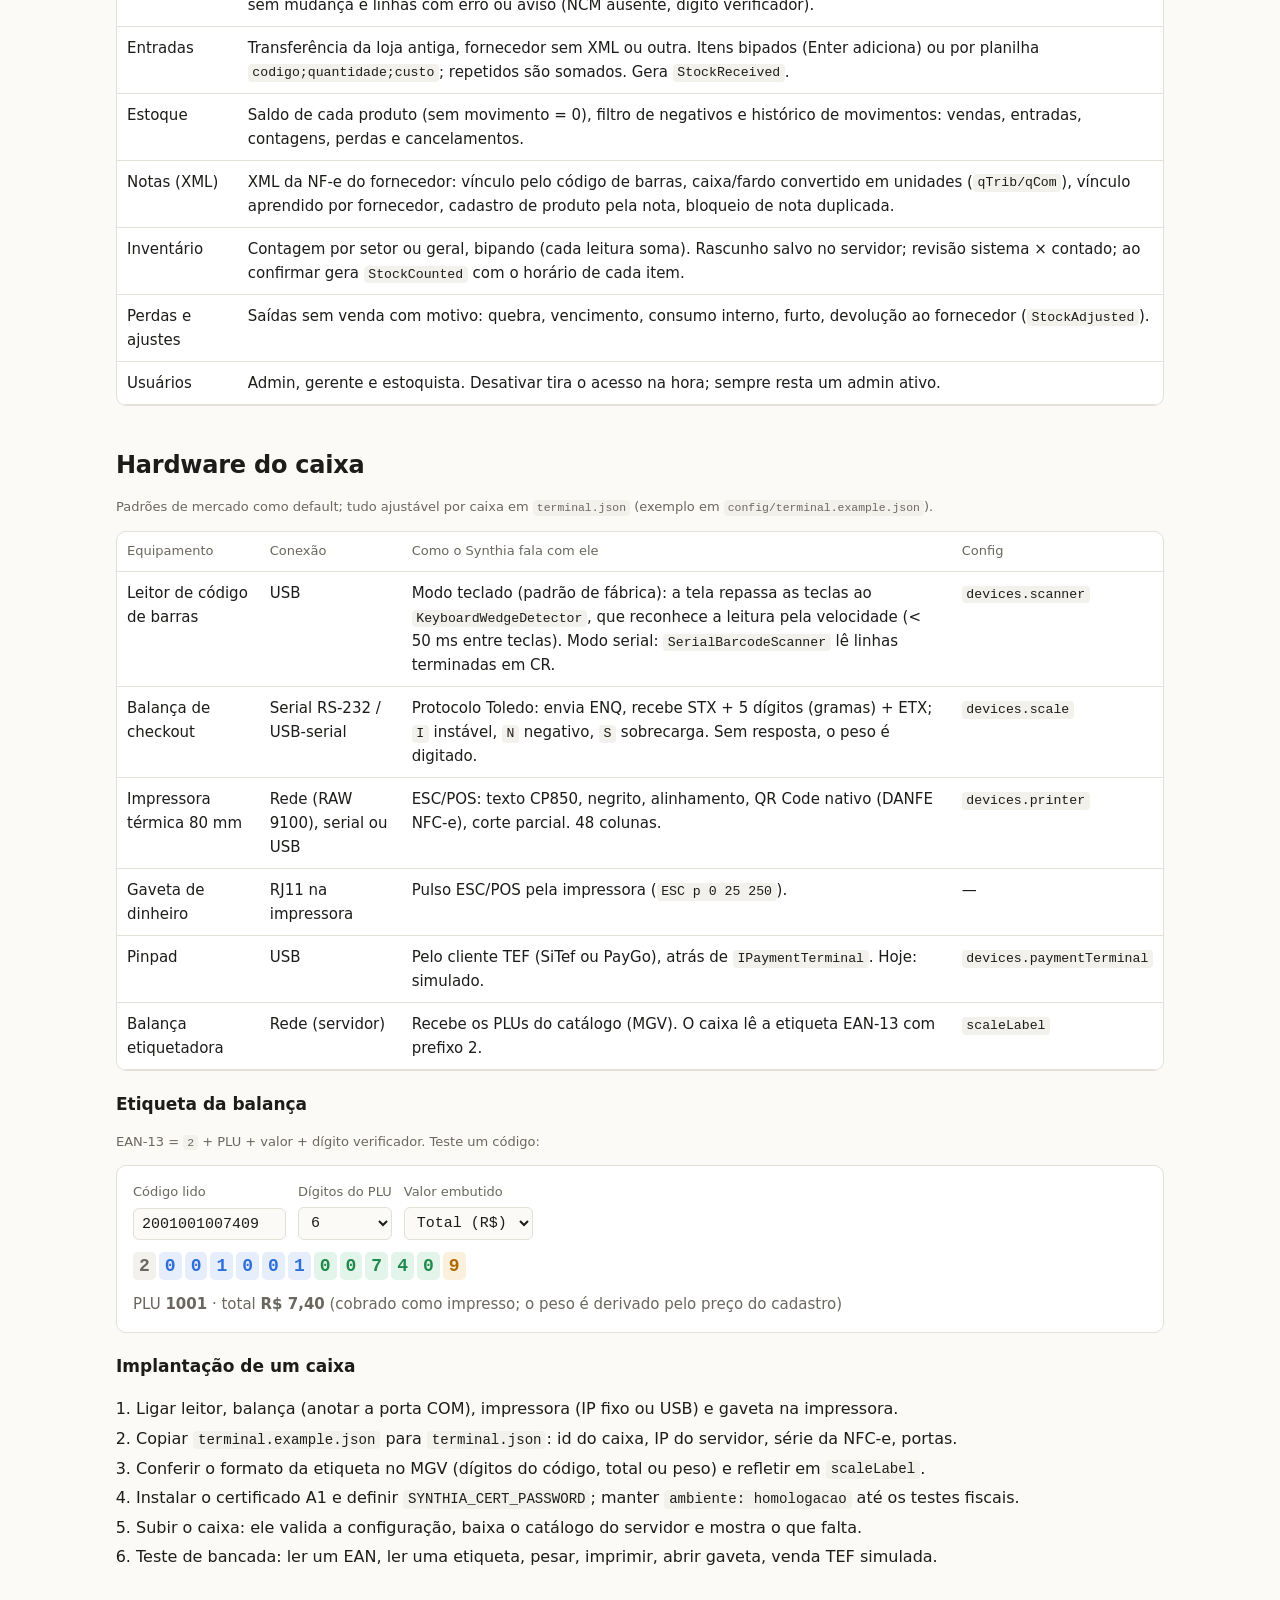
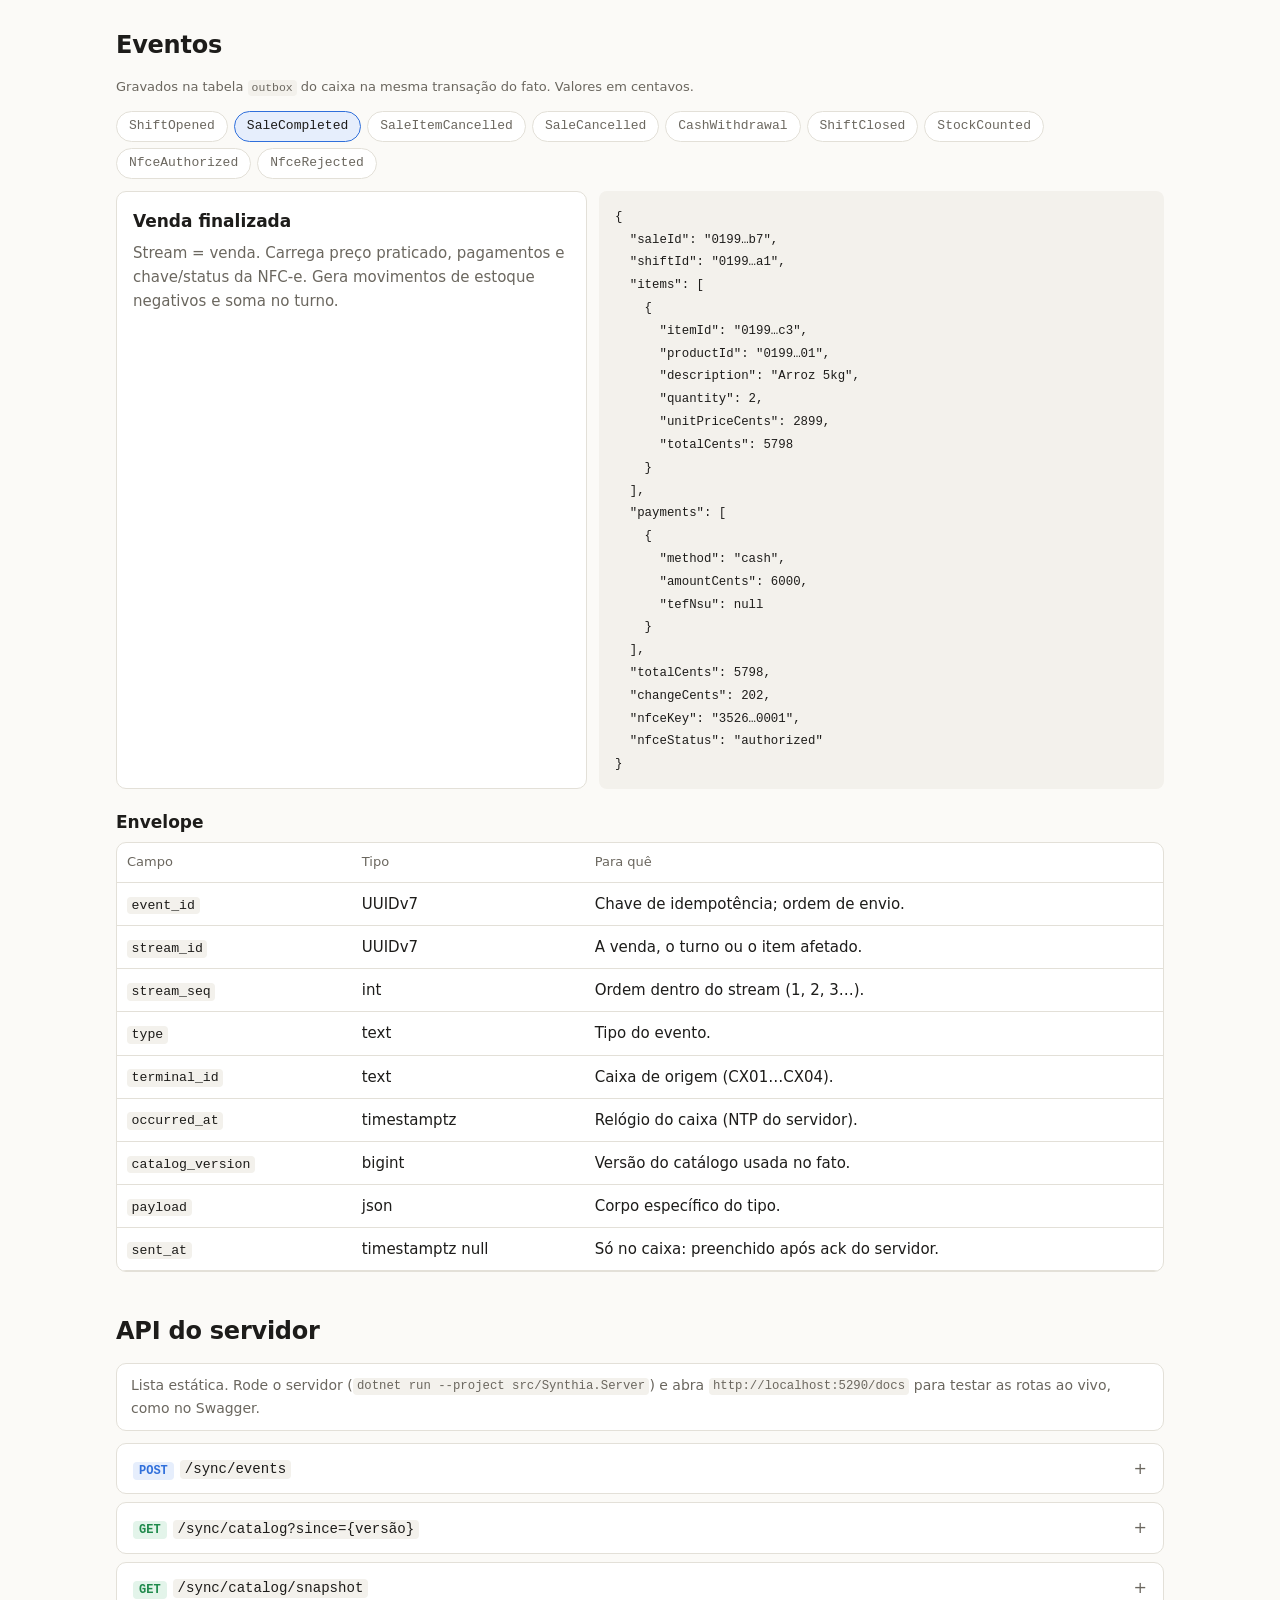
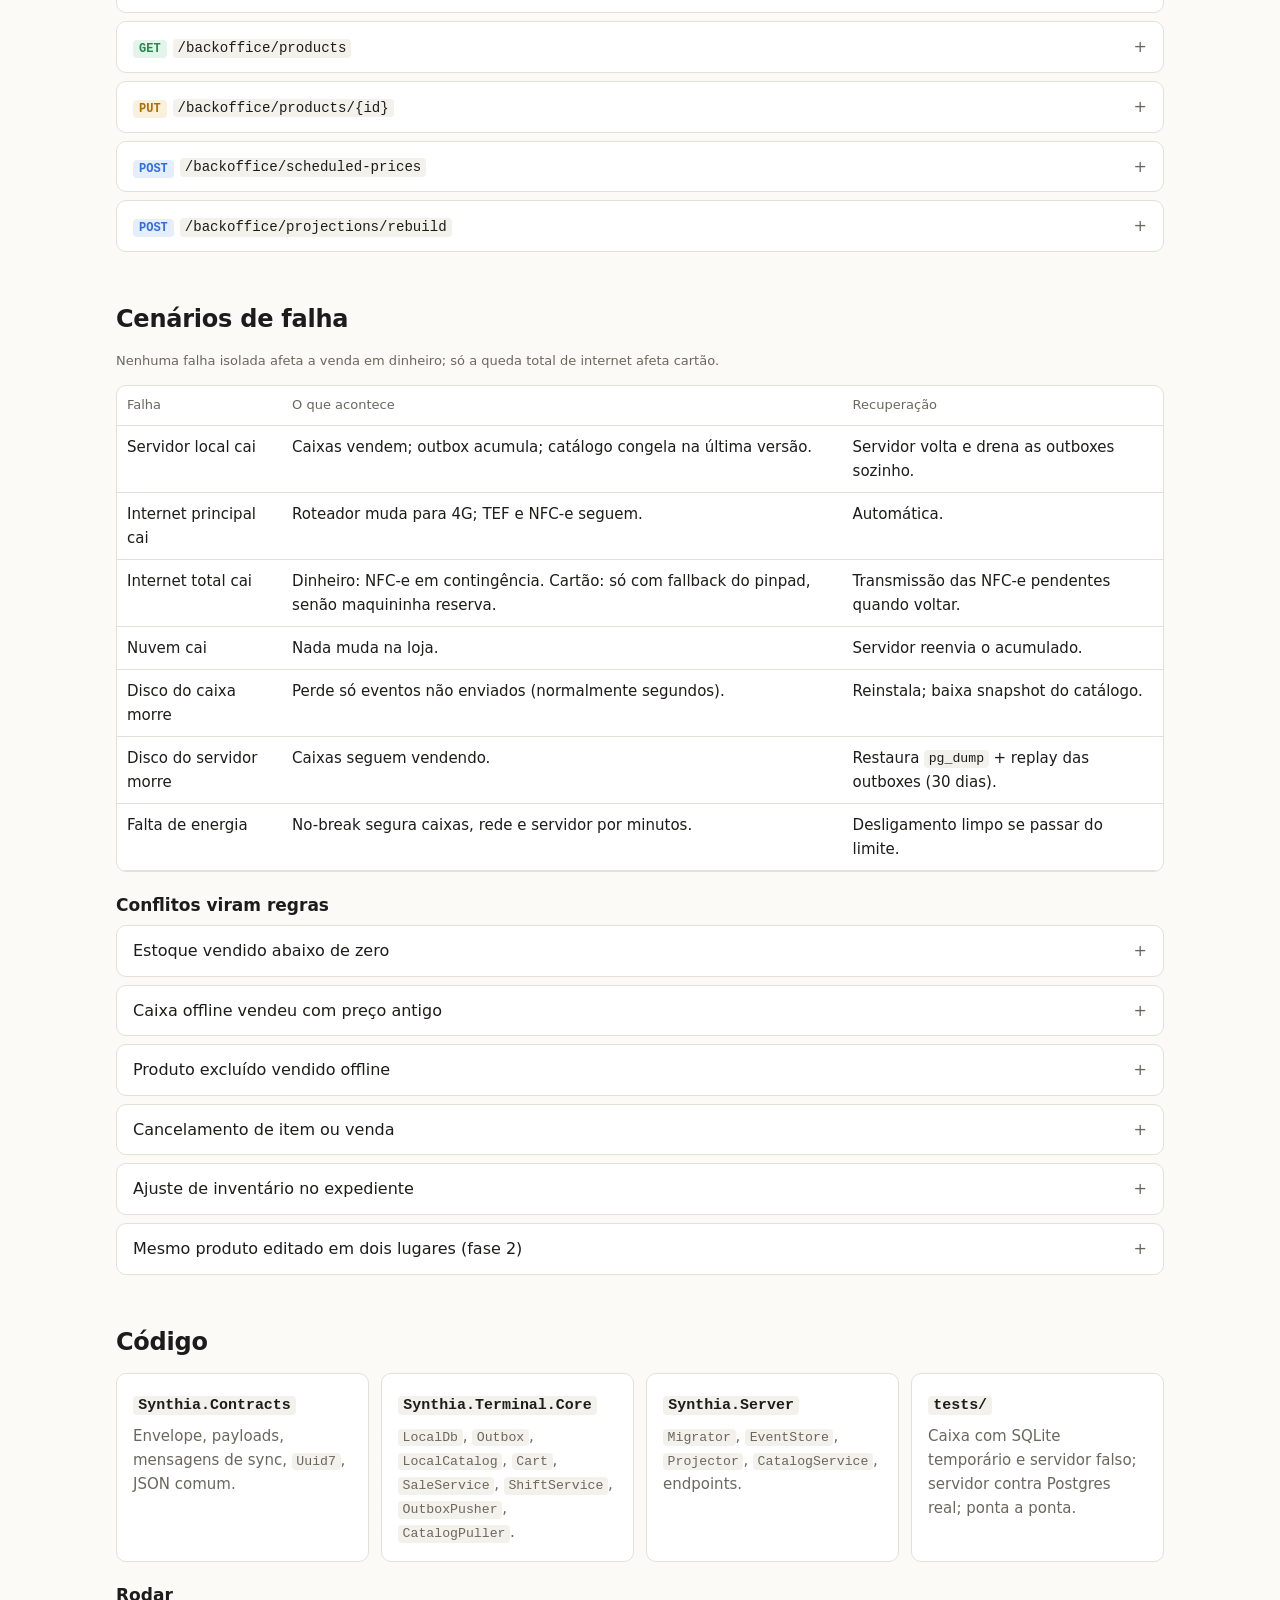
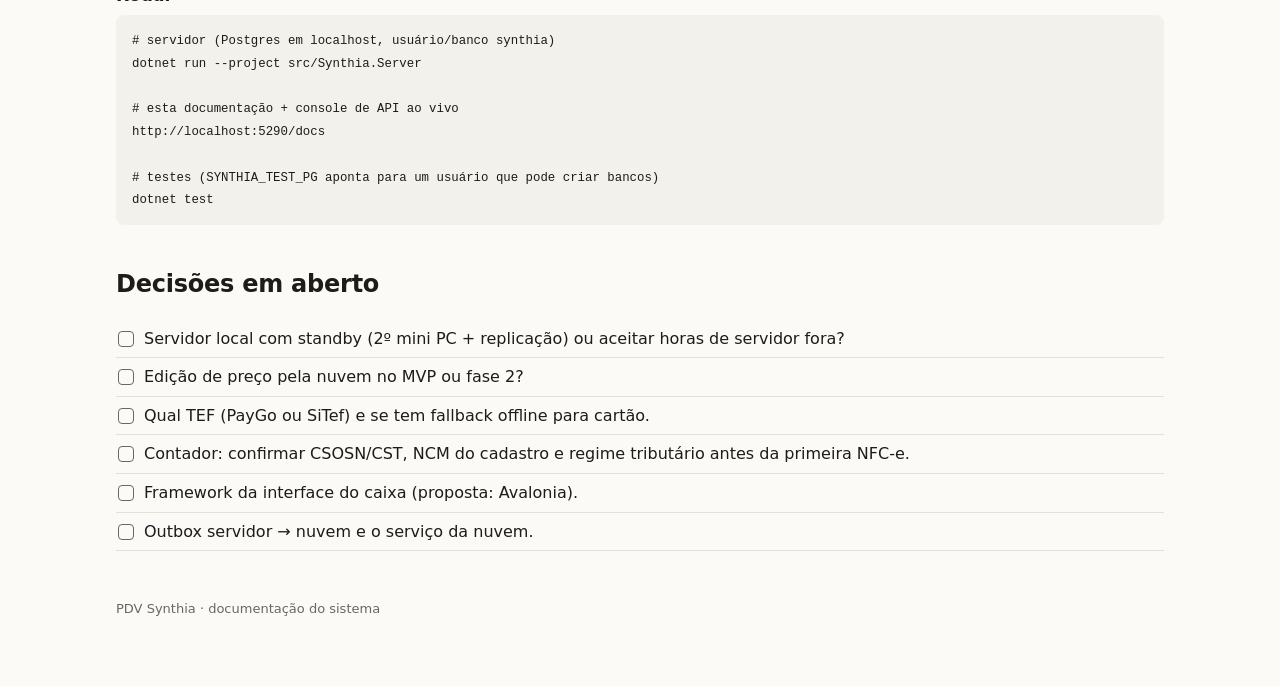
==== commit fca32a15: "docs: document inventory, NF-e import, adjustments and users in the system docs" ====
--- a/docs/index.html
+++ b/docs/index.html
@@ -279,6 +279,10 @@
       <button role="tab" data-shot="retaguarda-3-entrada">Nova entrada</button>
       <button role="tab" data-shot="retaguarda-4-estoque">Estoque</button>
       <button role="tab" data-shot="retaguarda-5-historico">Histórico</button>
+      <button role="tab" data-shot="retaguarda-7-nota-xml">Nota (XML)</button>
+      <button role="tab" data-shot="retaguarda-6-inventario">Inventário</button>
+      <button role="tab" data-shot="retaguarda-8-ajustes">Perdas</button>
+      <button role="tab" data-shot="retaguarda-9-usuarios">Usuários</button>
     </div>
     <img id="boShot" class="shot" alt="Tela da retaguarda" width="1366" height="860">
     <div class="tablewrap" style="margin-top:12px"><table>
@@ -287,7 +291,11 @@
         <tr><td>Painel</td><td>Produtos ativos, entradas, negativos, vendas do dia e o roteiro de implantação do mercado novo, marcando o que já foi feito.</td></tr>
         <tr><td>Produtos</td><td>Busca, cadastro e edição. Importação de planilha CSV com prévia: novos, atualizados (pelo código de barras ou PLU), sem mudança e linhas com erro ou aviso (NCM ausente, dígito verificador).</td></tr>
         <tr><td>Entradas</td><td>Transferência da loja antiga, fornecedor sem XML ou outra. Itens bipados (Enter adiciona) ou por planilha <code>codigo;quantidade;custo</code>; repetidos são somados. Gera <code>StockReceived</code>.</td></tr>
-        <tr><td>Estoque</td><td>Saldo de cada produto (sem movimento = 0), filtro de negativos e histórico de movimentos: vendas, entradas, contagens e cancelamentos.</td></tr>
+        <tr><td>Estoque</td><td>Saldo de cada produto (sem movimento = 0), filtro de negativos e histórico de movimentos: vendas, entradas, contagens, perdas e cancelamentos.</td></tr>
+        <tr><td>Notas (XML)</td><td>XML da NF-e do fornecedor: vínculo pelo código de barras, caixa/fardo convertido em unidades (<code>qTrib/qCom</code>), vínculo aprendido por fornecedor, cadastro de produto pela nota, bloqueio de nota duplicada.</td></tr>
+        <tr><td>Inventário</td><td>Contagem por setor ou geral, bipando (cada leitura soma). Rascunho salvo no servidor; revisão sistema × contado; ao confirmar gera <code>StockCounted</code> com o horário de cada item.</td></tr>
+        <tr><td>Perdas e ajustes</td><td>Saídas sem venda com motivo: quebra, vencimento, consumo interno, furto, devolução ao fornecedor (<code>StockAdjusted</code>).</td></tr>
+        <tr><td>Usuários</td><td>Admin, gerente e estoquista. Desativar tira o acesso na hora; sempre resta um admin ativo.</td></tr>
       </tbody>
     </table></div>
   </section>
@@ -408,7 +416,6 @@
       <li>Qual TEF (PayGo ou SiTef) e se tem fallback offline para cartão.</li>
       <li>Contador: confirmar CSOSN/CST, NCM do cadastro e regime tributário antes da primeira NFC-e.</li>
       <li>Framework da interface do caixa (proposta: Avalonia).</li>
-      <li>Autenticação dos caixas na API de sync (chave por terminal ou mTLS na VLAN).</li>
       <li>Outbox servidor → nuvem e o serviço da nuvem.</li>
     </ul>
   </section>
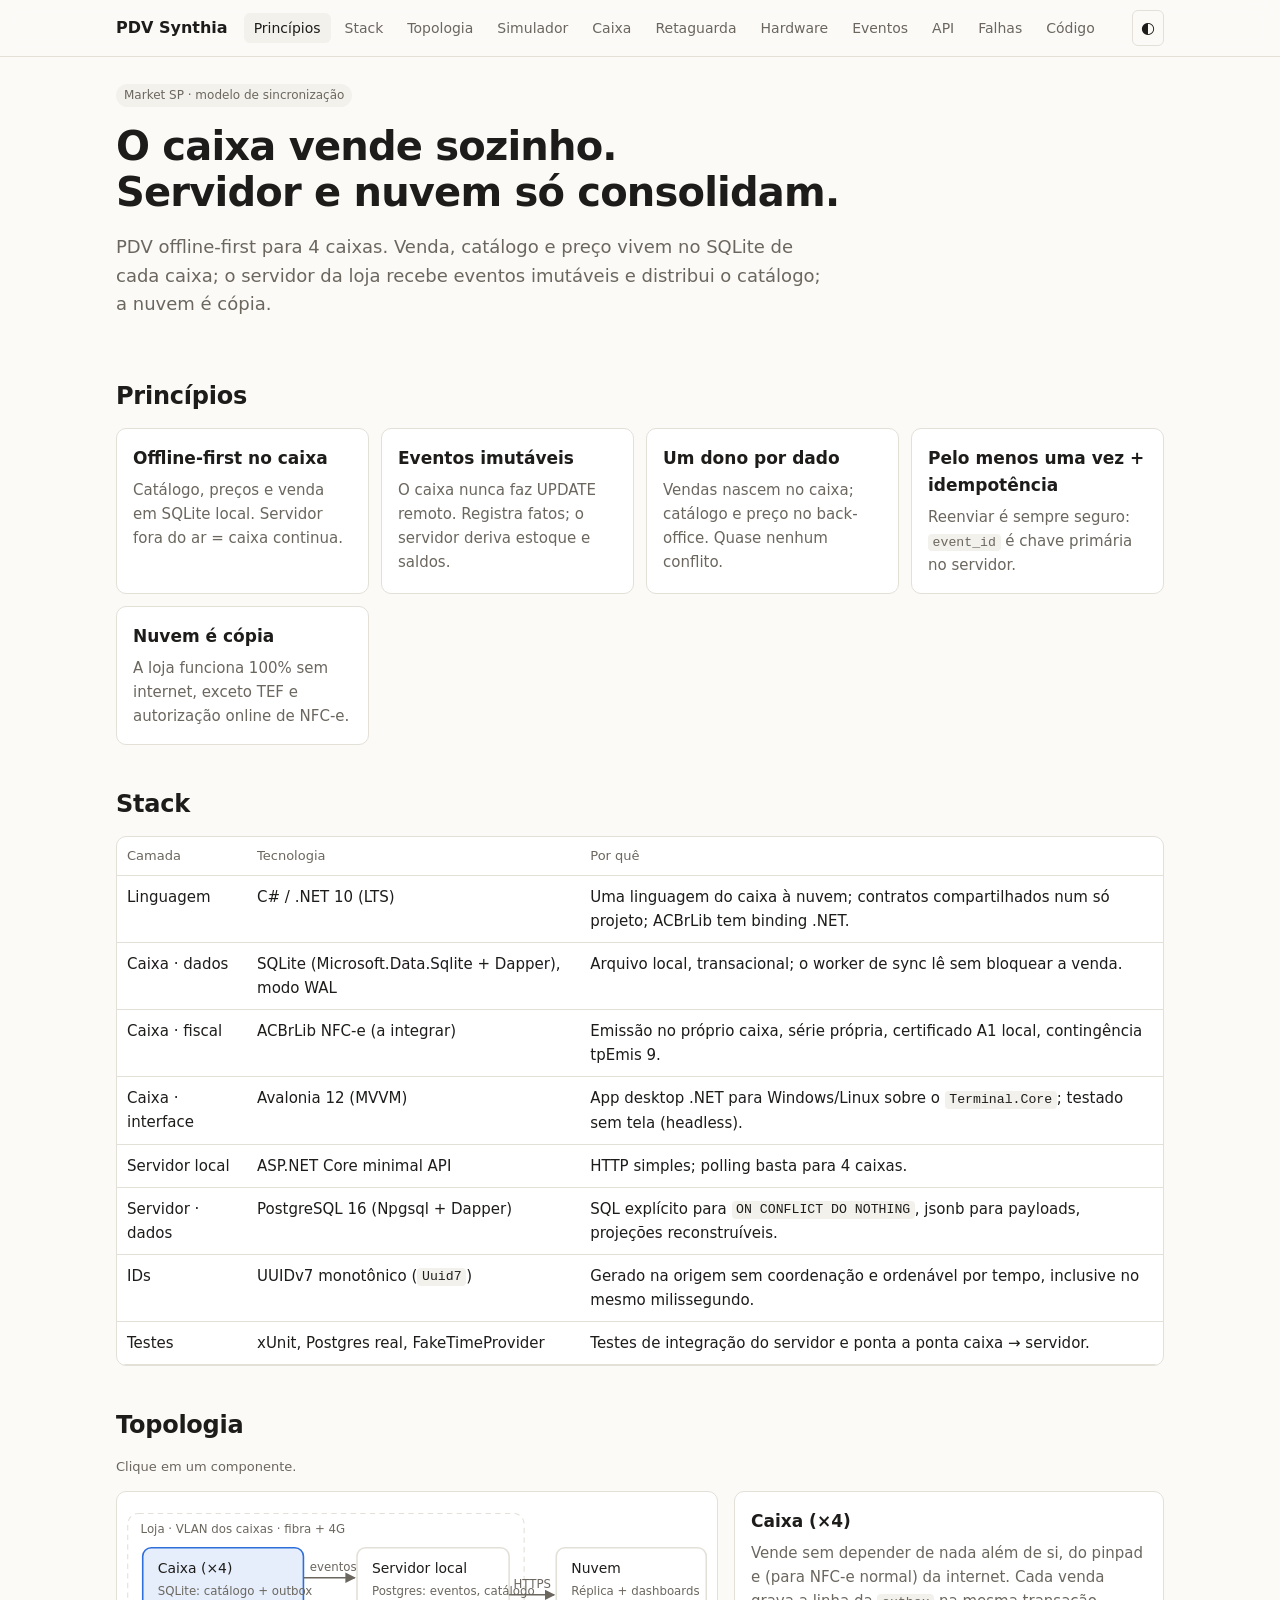
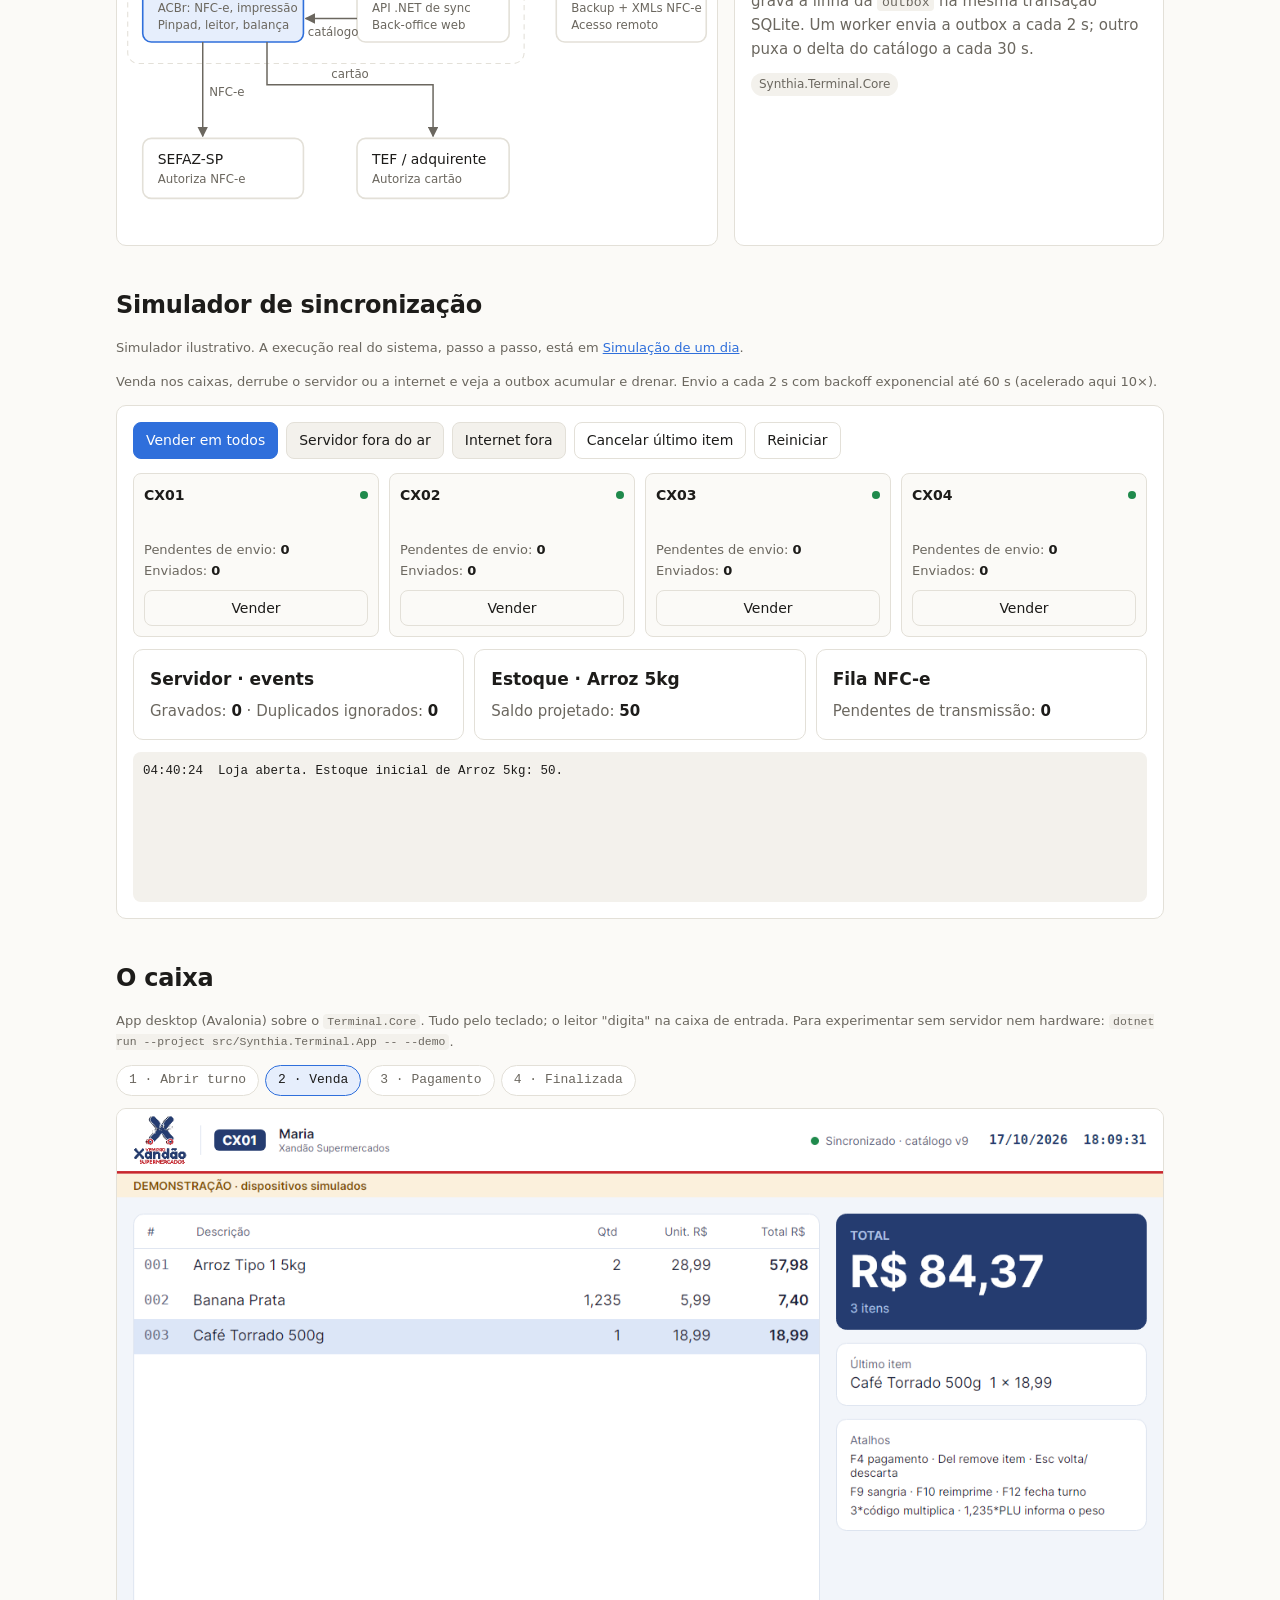
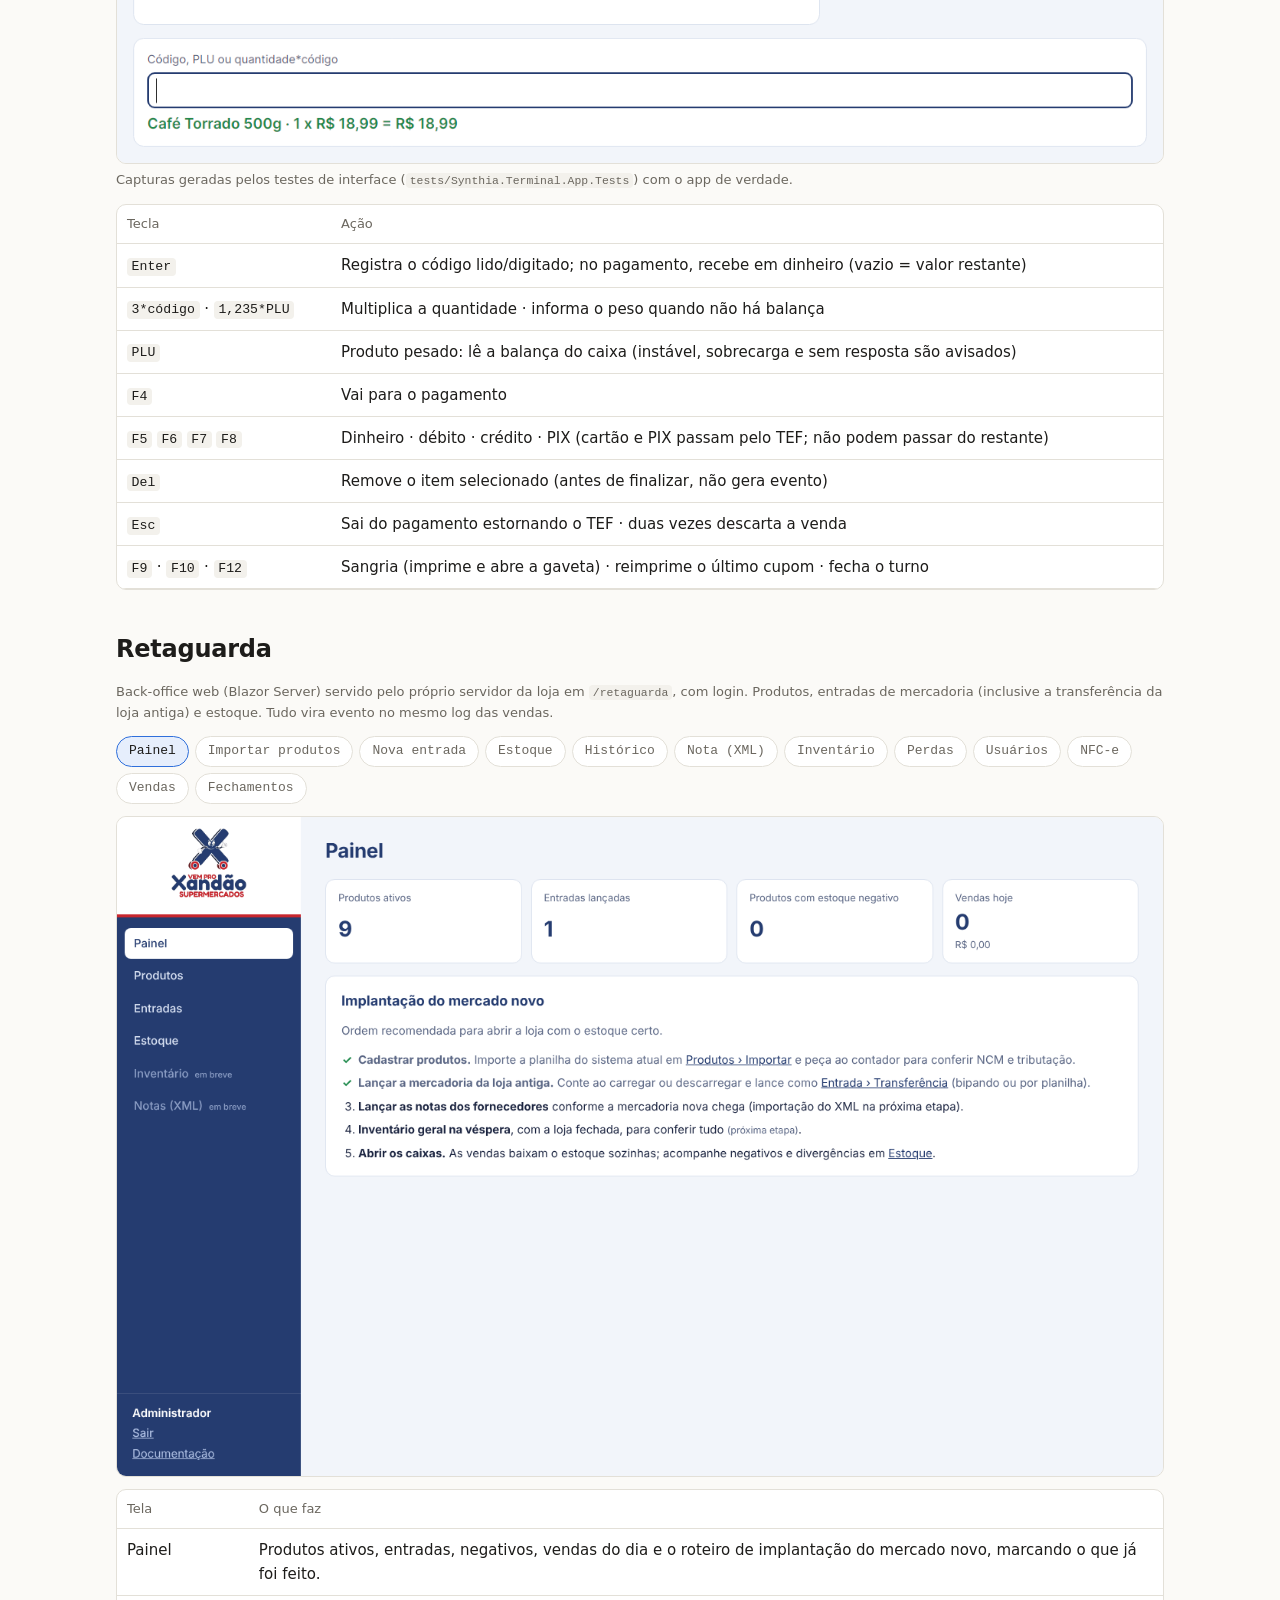
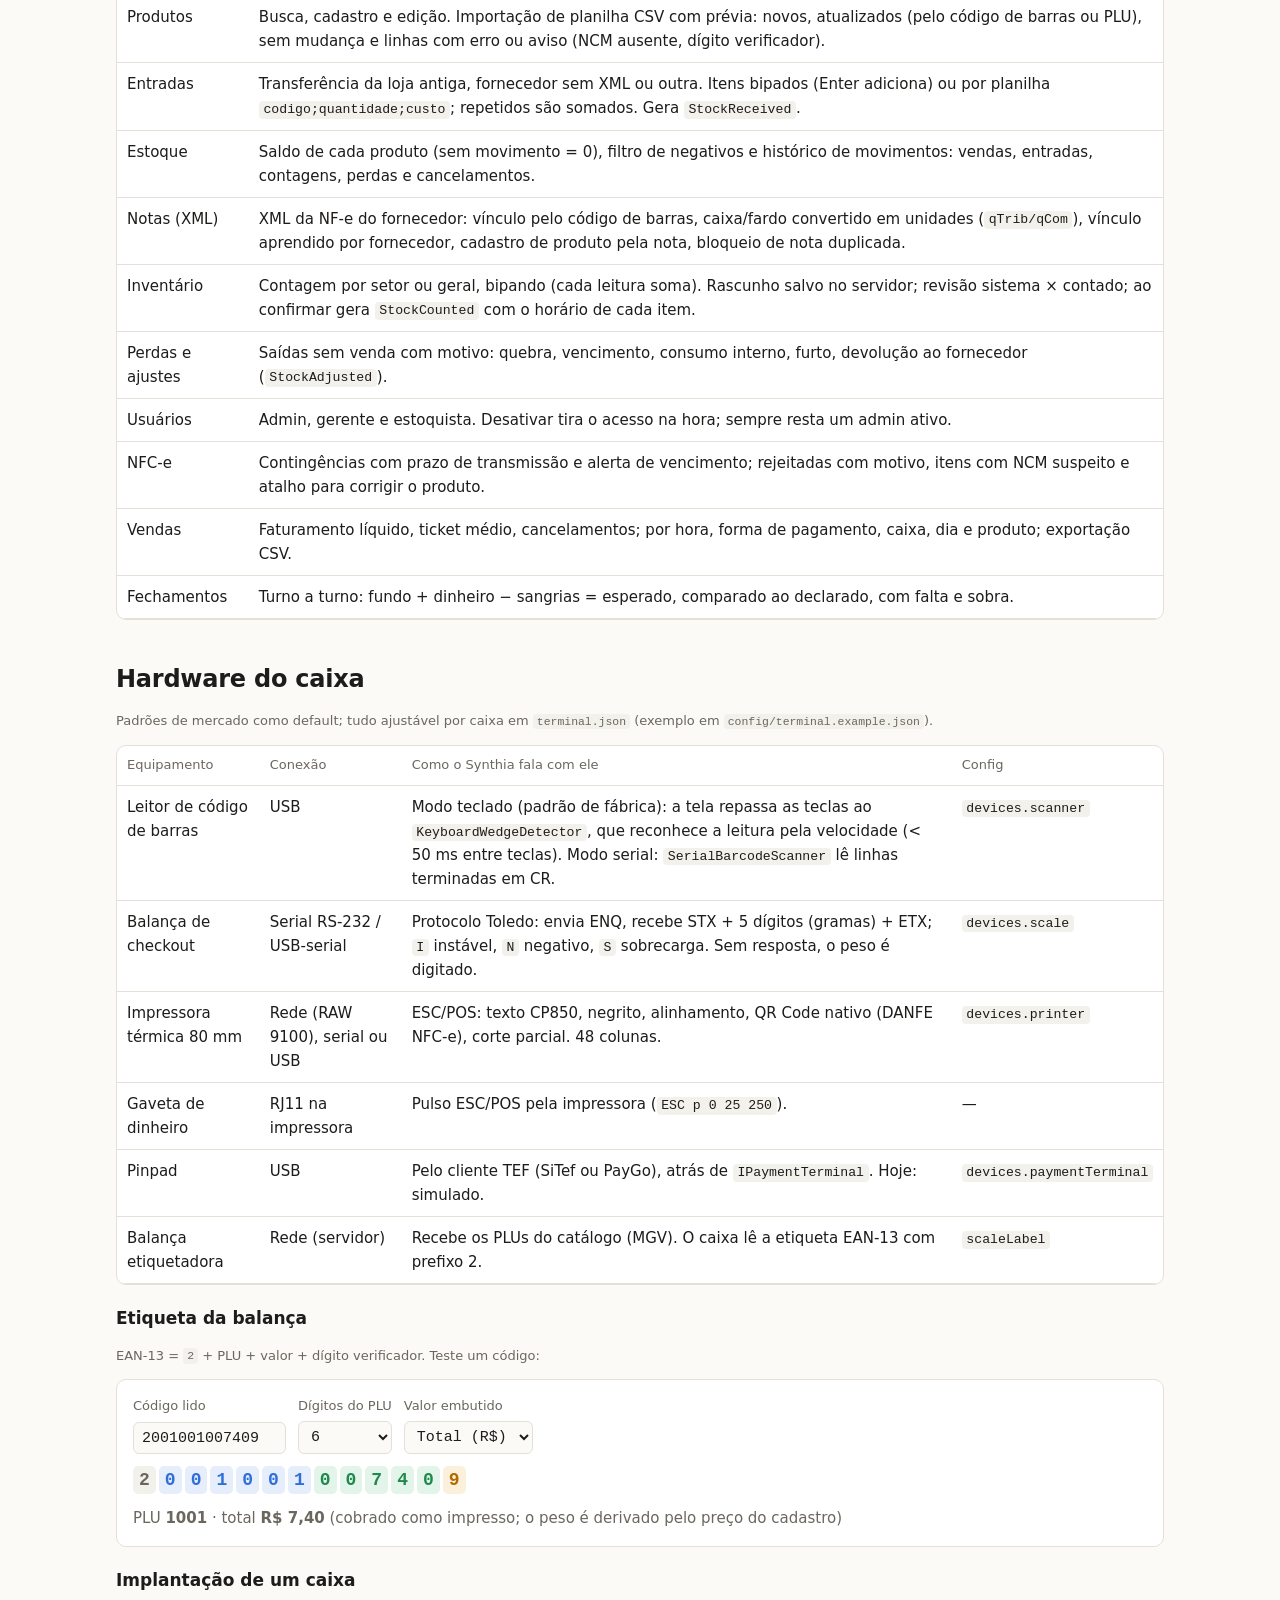
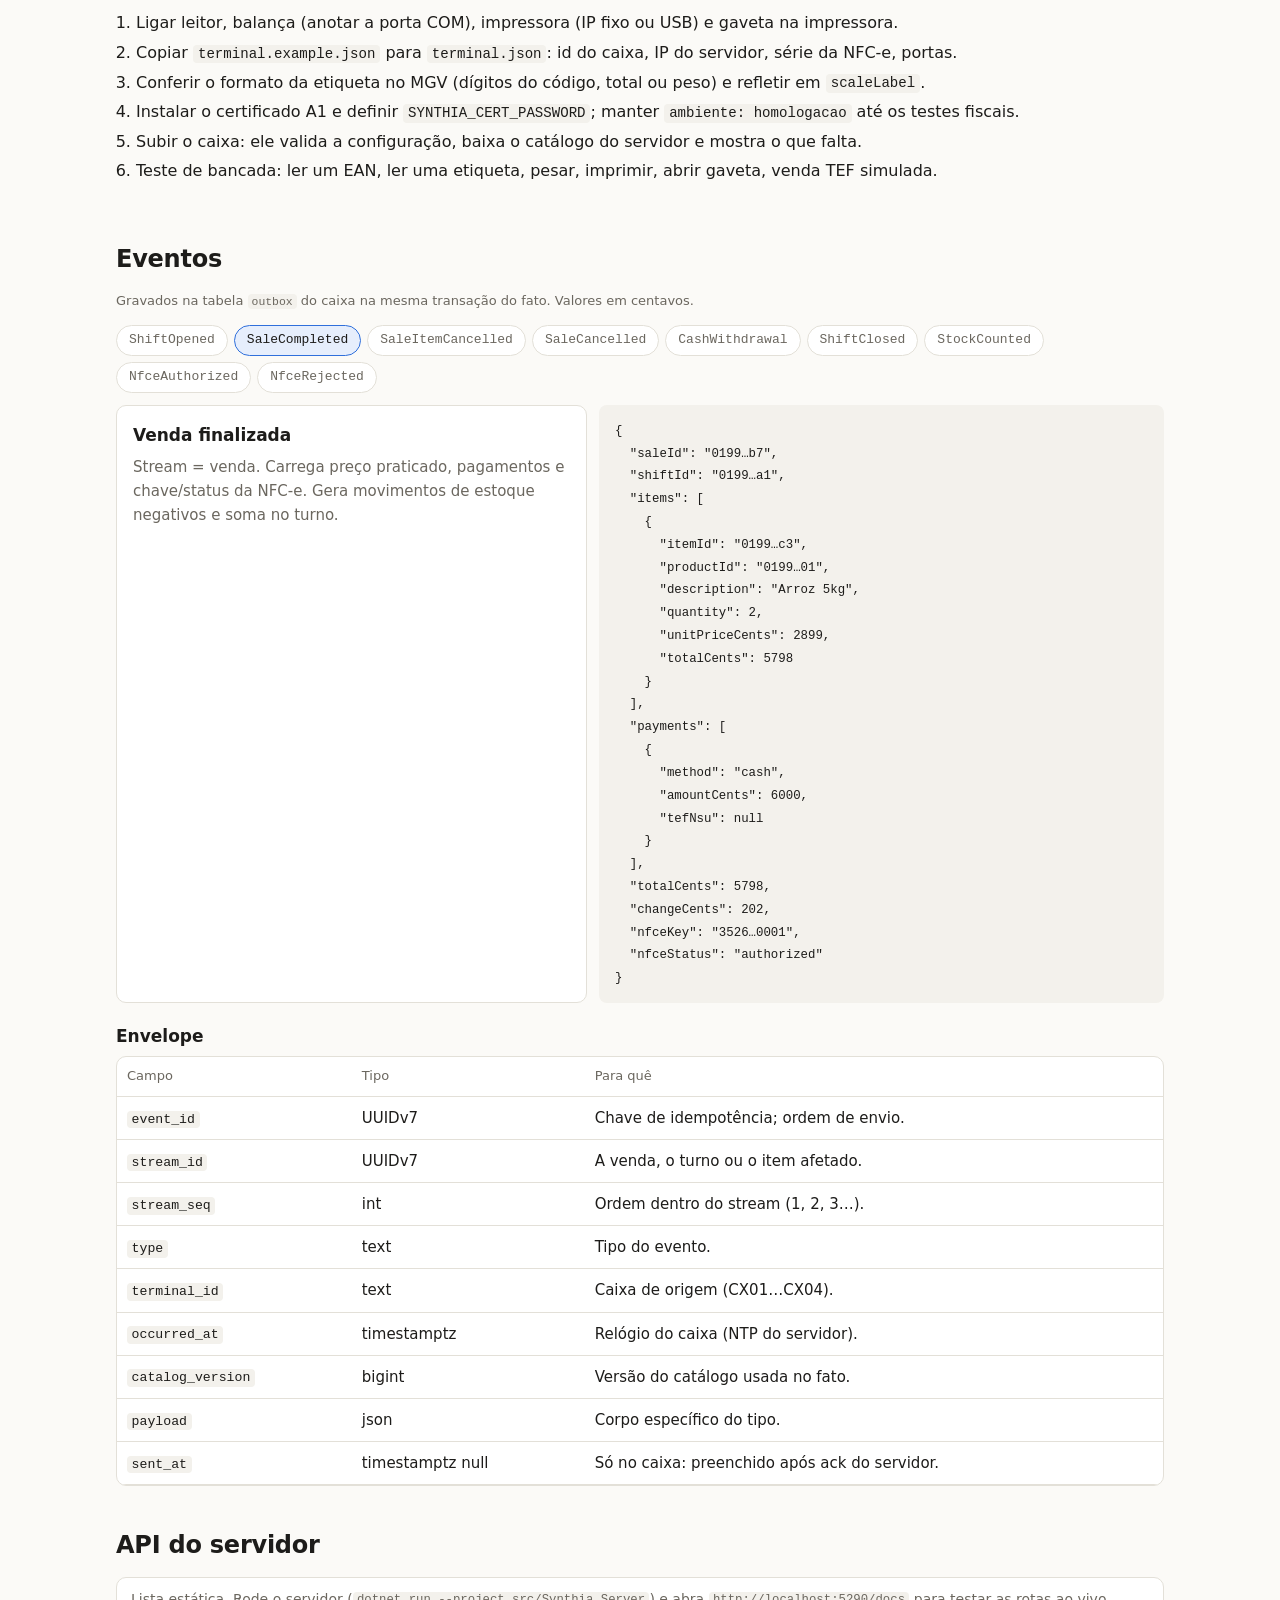
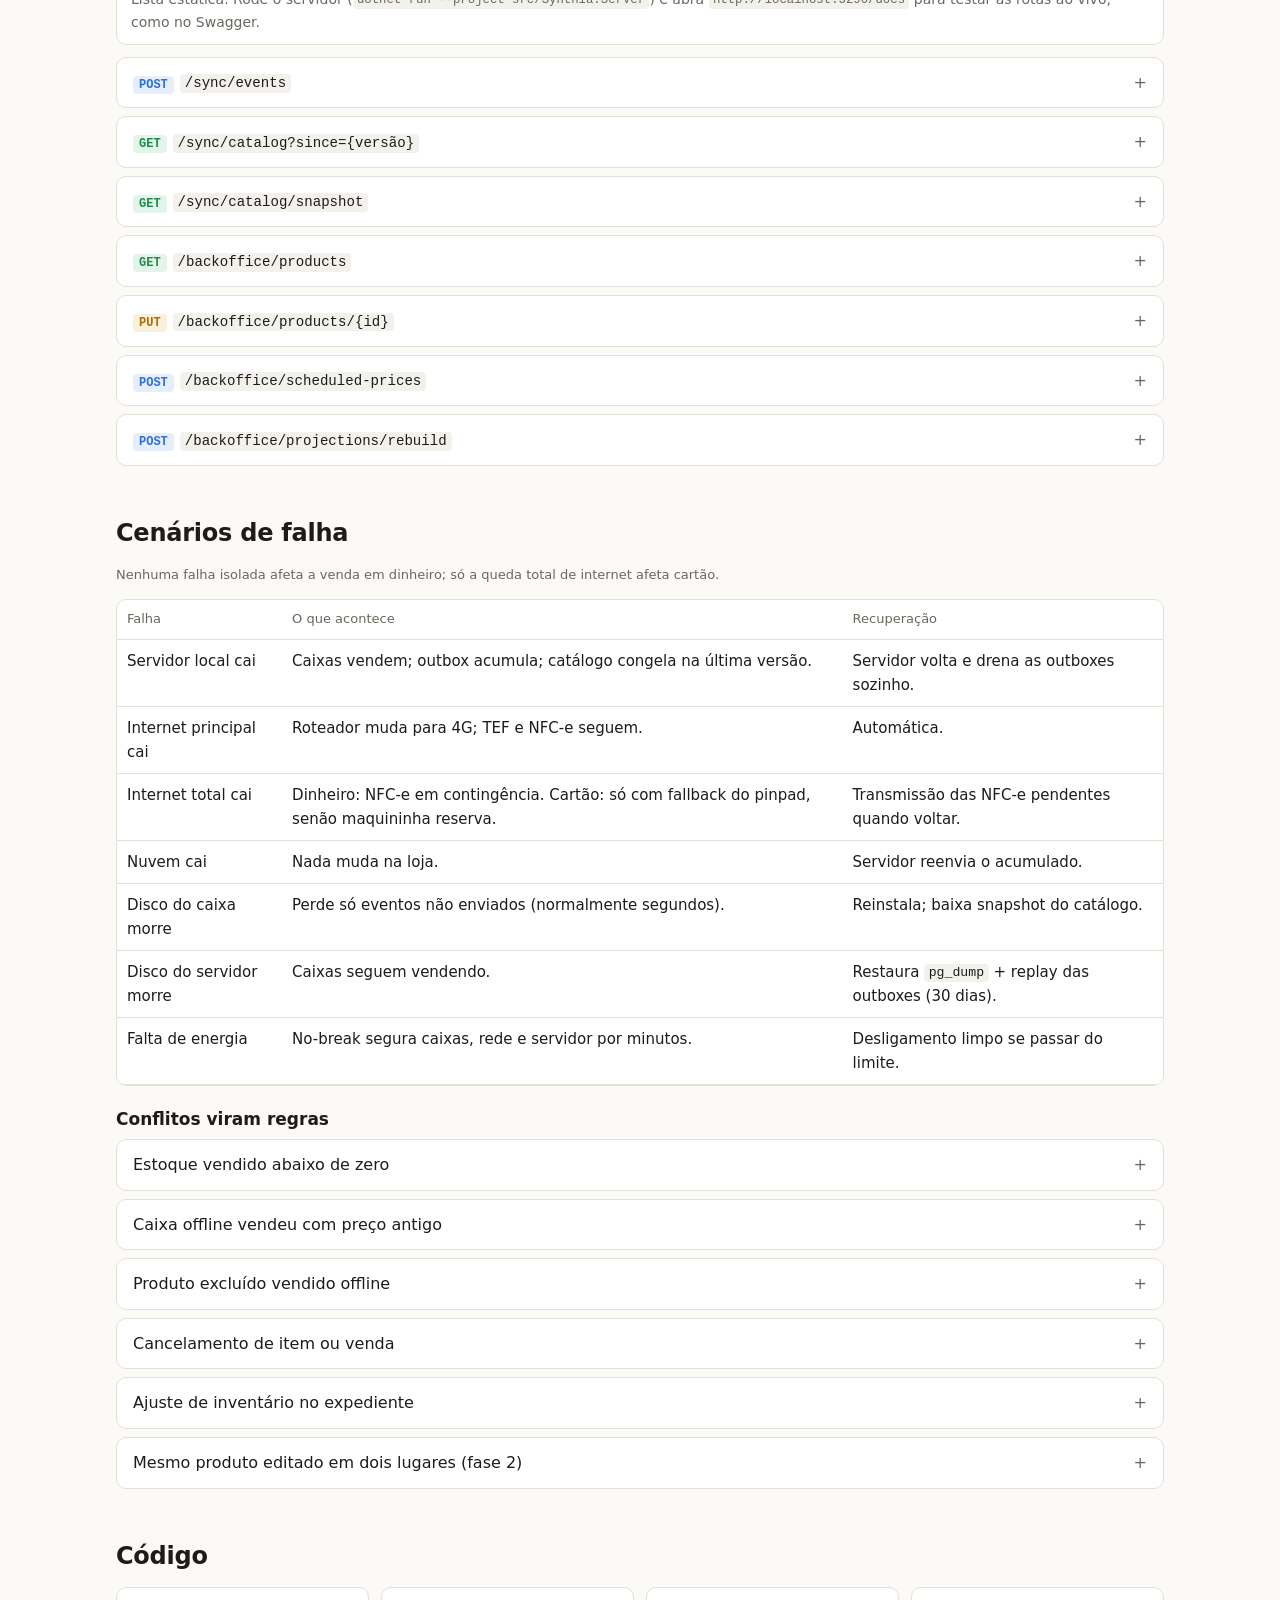
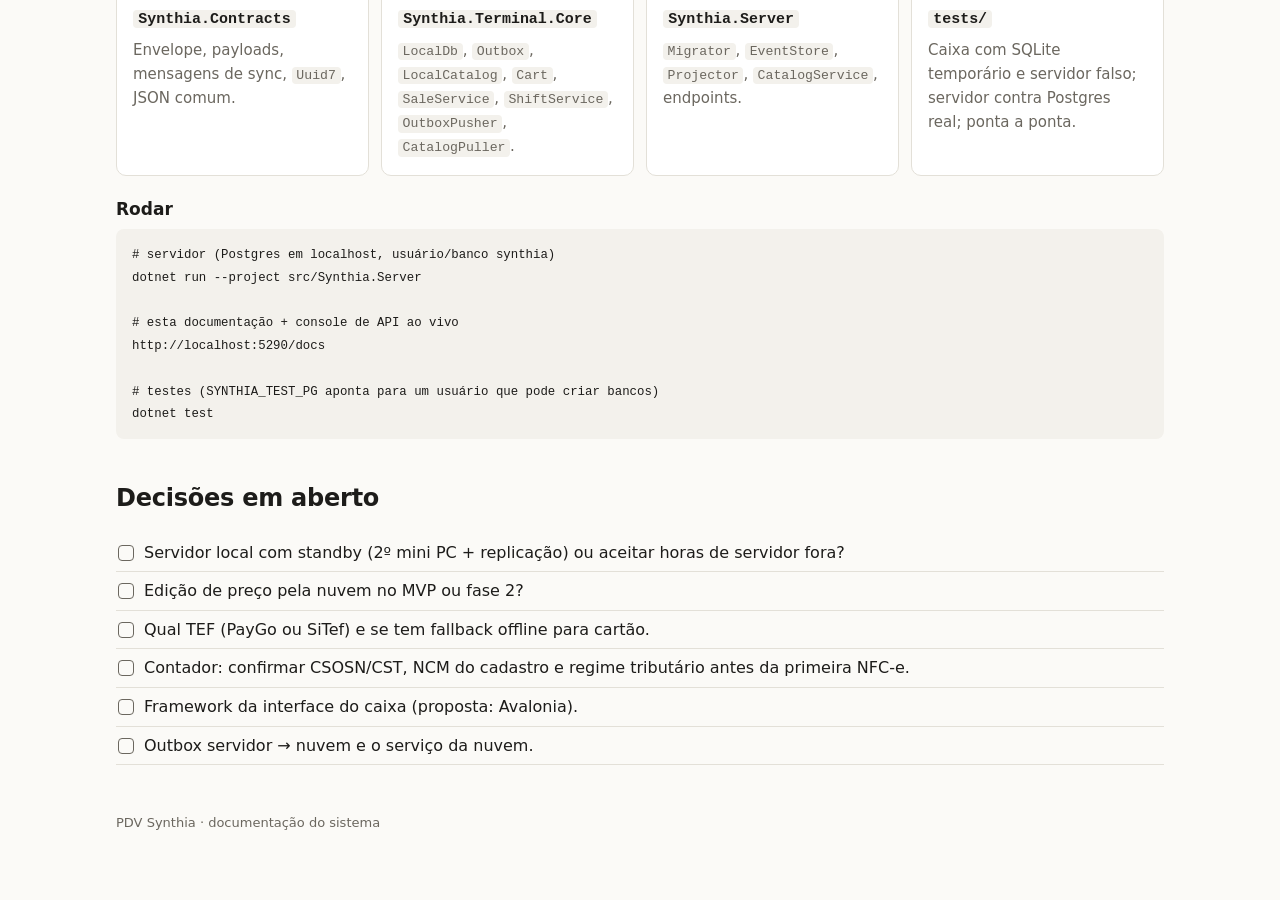
==== commit f6ef4a94: "docs: document NFC-e queue, sales report and shift review" ====
--- a/docs/index.html
+++ b/docs/index.html
@@ -283,6 +283,9 @@
       <button role="tab" data-shot="retaguarda-6-inventario">Inventário</button>
       <button role="tab" data-shot="retaguarda-8-ajustes">Perdas</button>
       <button role="tab" data-shot="retaguarda-9-usuarios">Usuários</button>
+      <button role="tab" data-shot="retaguarda-10-nfce">NFC-e</button>
+      <button role="tab" data-shot="retaguarda-11-vendas">Vendas</button>
+      <button role="tab" data-shot="retaguarda-12-fechamentos">Fechamentos</button>
     </div>
     <img id="boShot" class="shot" alt="Tela da retaguarda" width="1366" height="860">
     <div class="tablewrap" style="margin-top:12px"><table>
@@ -296,6 +299,9 @@
         <tr><td>Inventário</td><td>Contagem por setor ou geral, bipando (cada leitura soma). Rascunho salvo no servidor; revisão sistema × contado; ao confirmar gera <code>StockCounted</code> com o horário de cada item.</td></tr>
         <tr><td>Perdas e ajustes</td><td>Saídas sem venda com motivo: quebra, vencimento, consumo interno, furto, devolução ao fornecedor (<code>StockAdjusted</code>).</td></tr>
         <tr><td>Usuários</td><td>Admin, gerente e estoquista. Desativar tira o acesso na hora; sempre resta um admin ativo.</td></tr>
+        <tr><td>NFC-e</td><td>Contingências com prazo de transmissão e alerta de vencimento; rejeitadas com motivo, itens com NCM suspeito e atalho para corrigir o produto.</td></tr>
+        <tr><td>Vendas</td><td>Faturamento líquido, ticket médio, cancelamentos; por hora, forma de pagamento, caixa, dia e produto; exportação CSV.</td></tr>
+        <tr><td>Fechamentos</td><td>Turno a turno: fundo + dinheiro − sangrias = esperado, comparado ao declarado, com falta e sobra.</td></tr>
       </tbody>
     </table></div>
   </section>
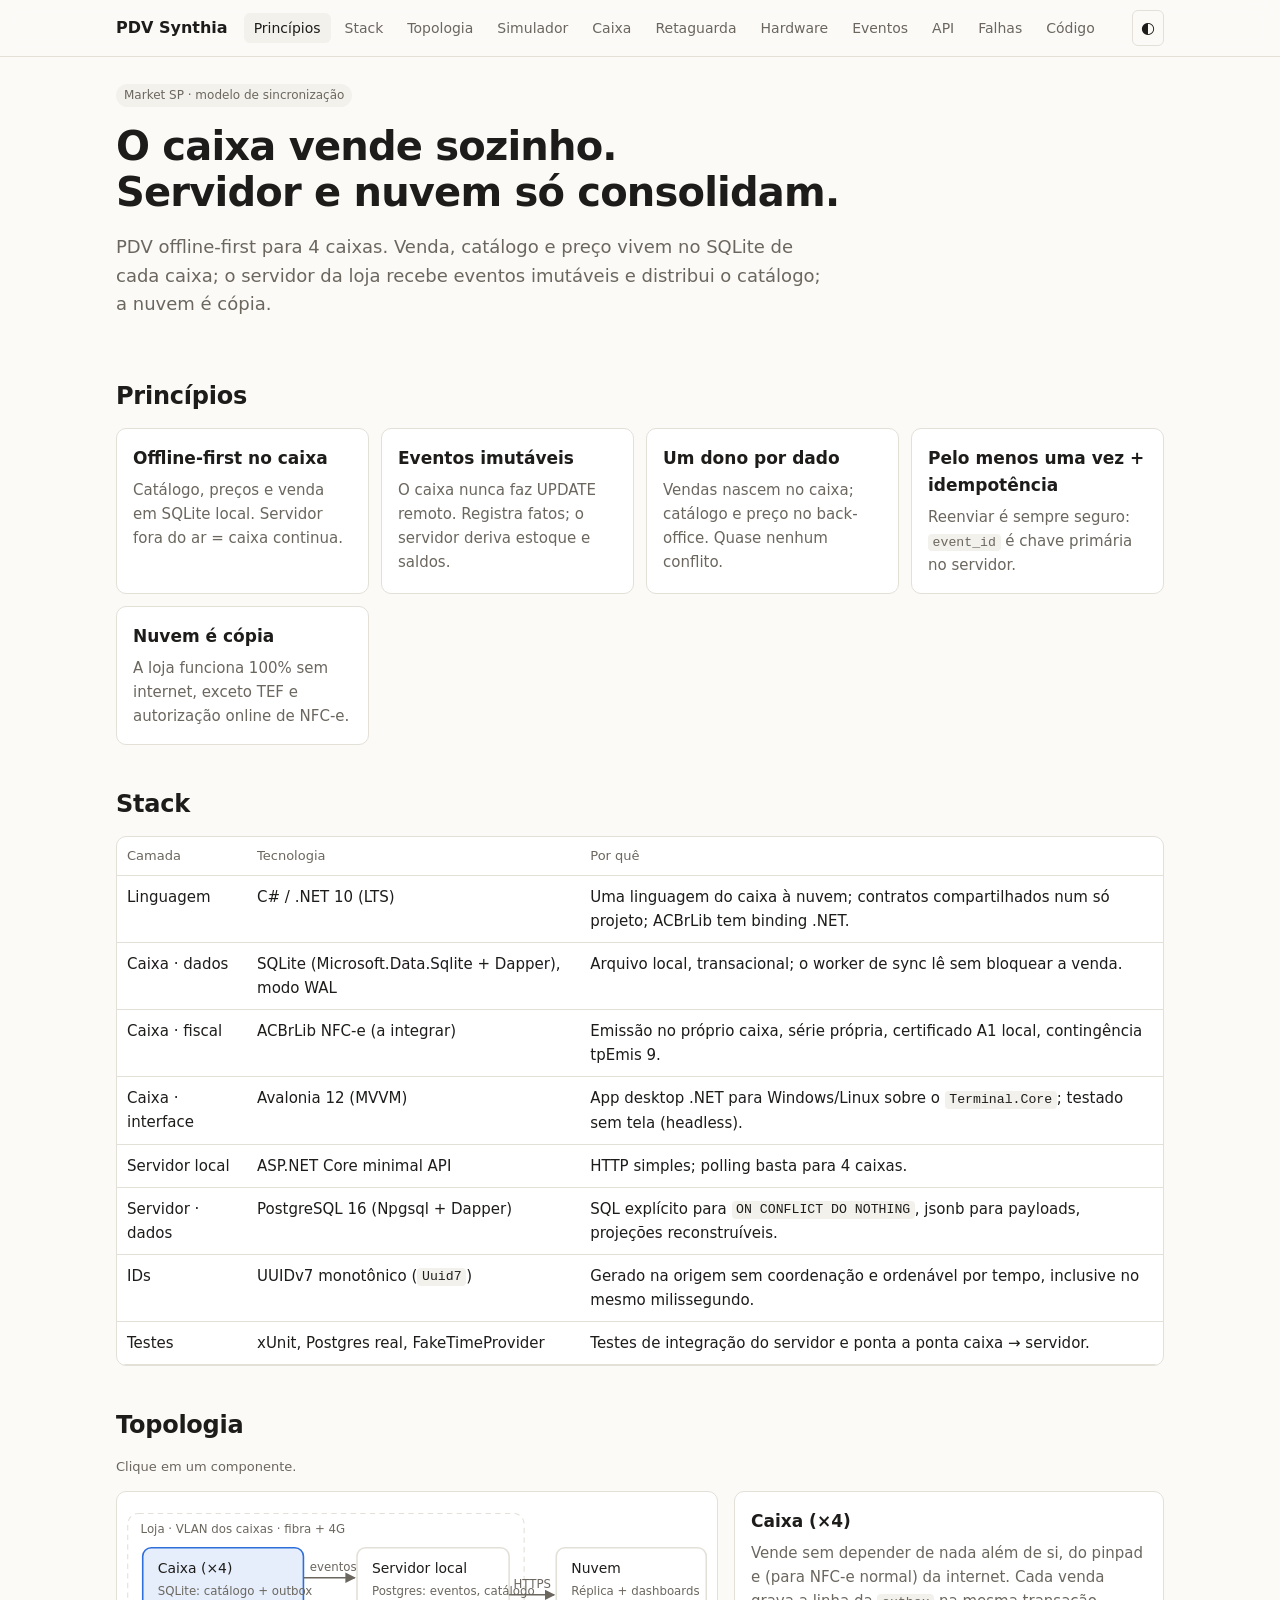
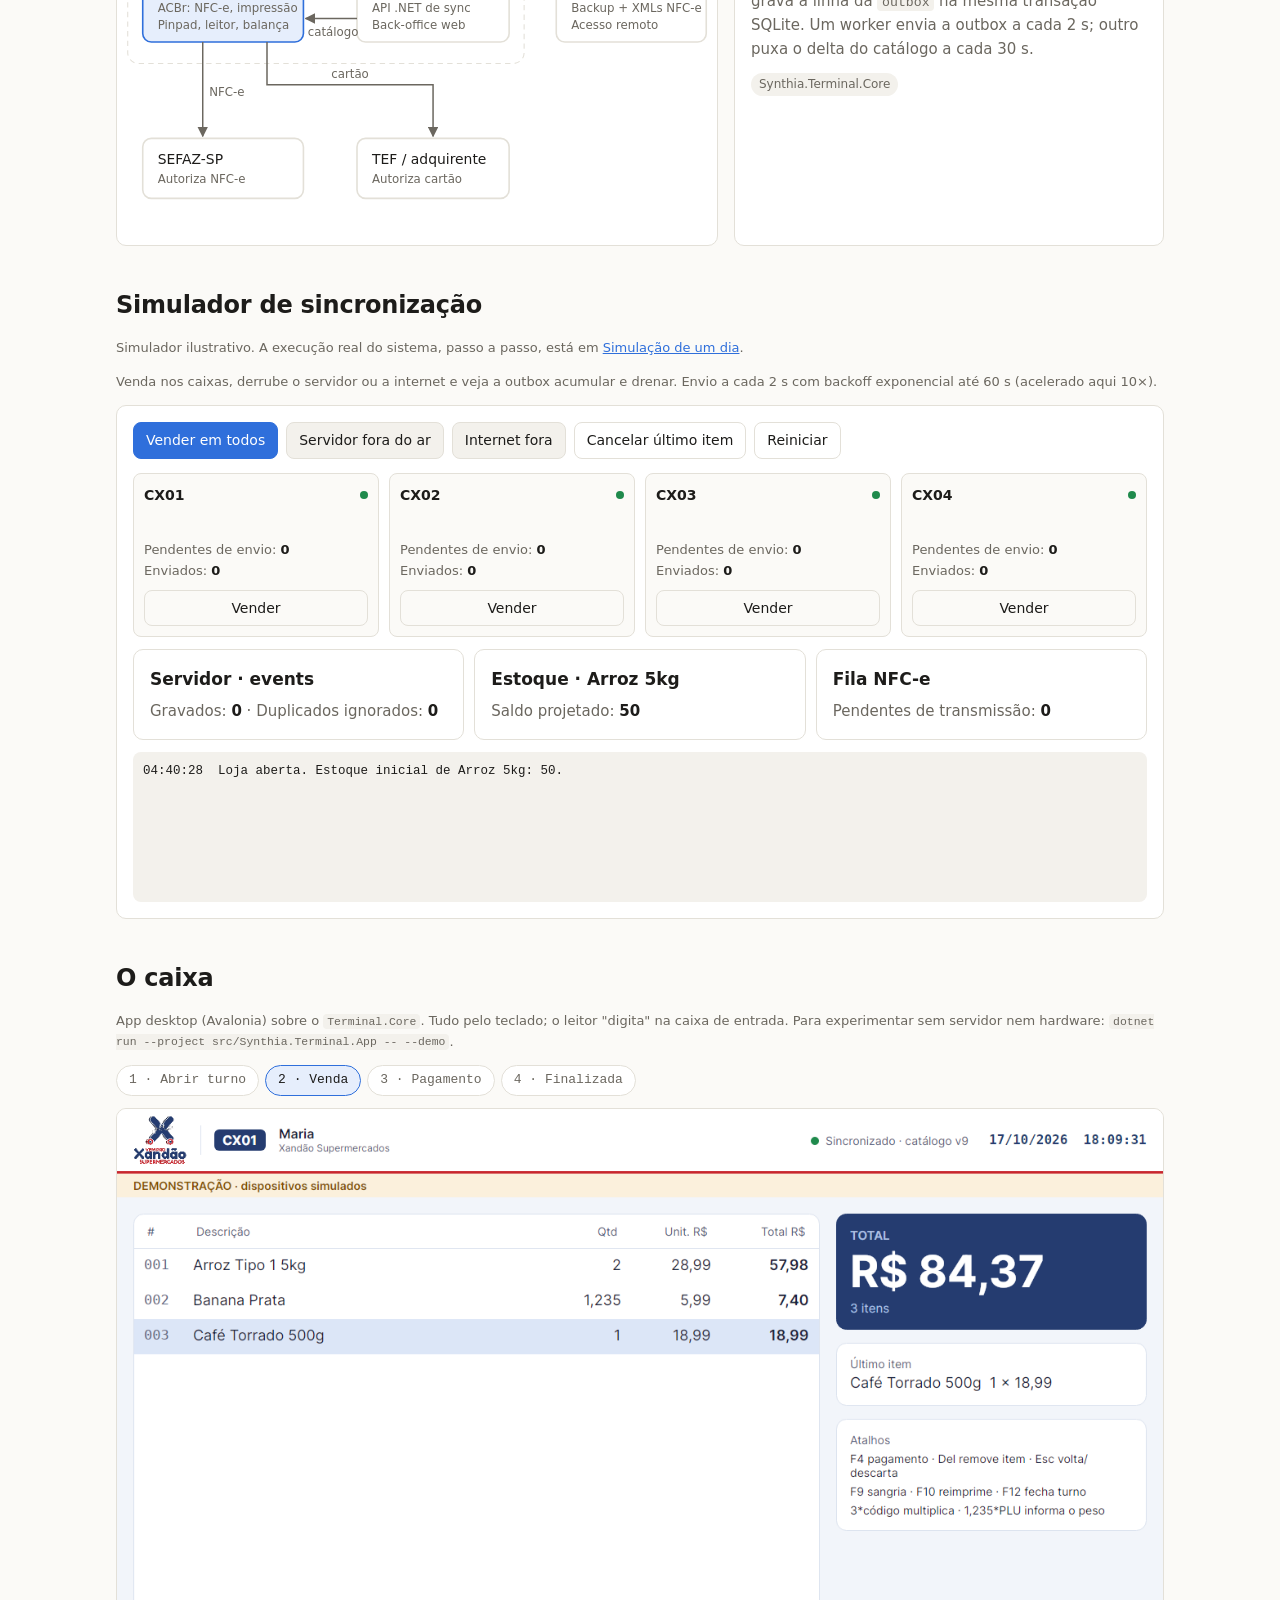
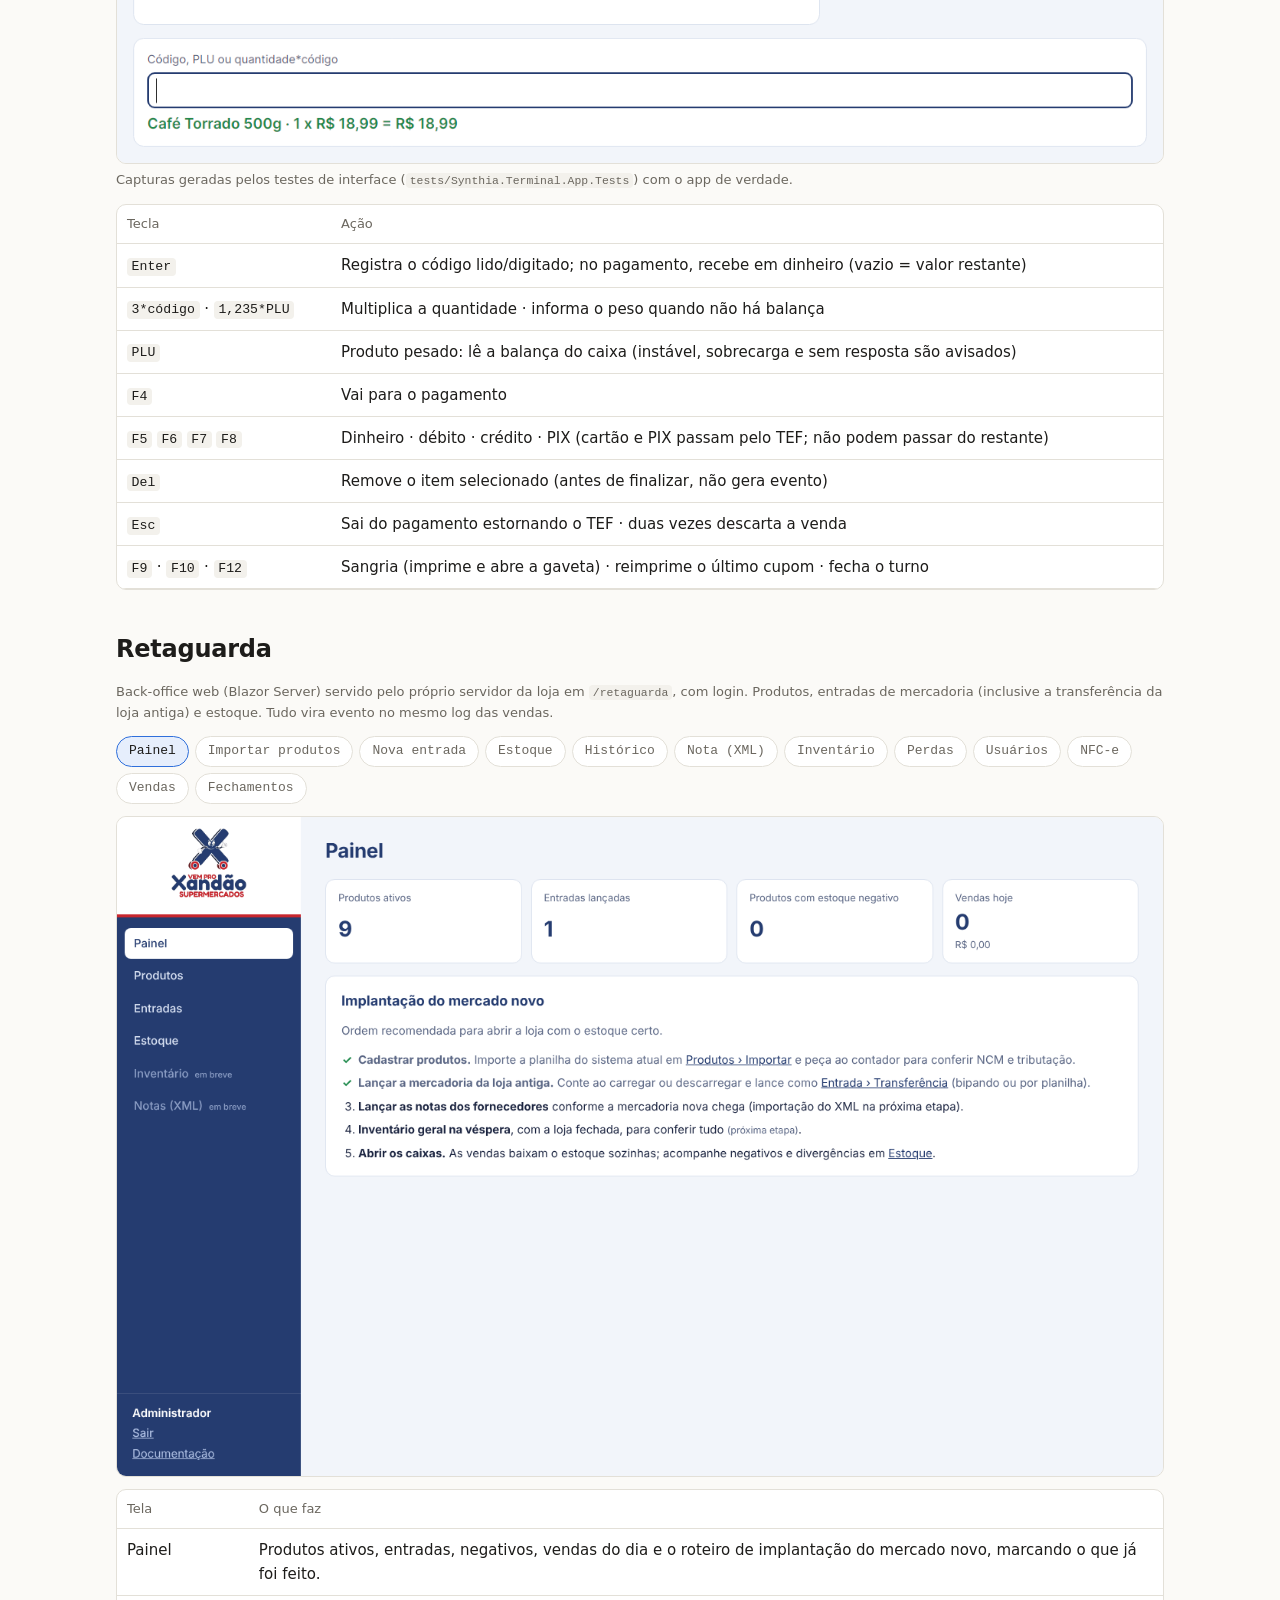
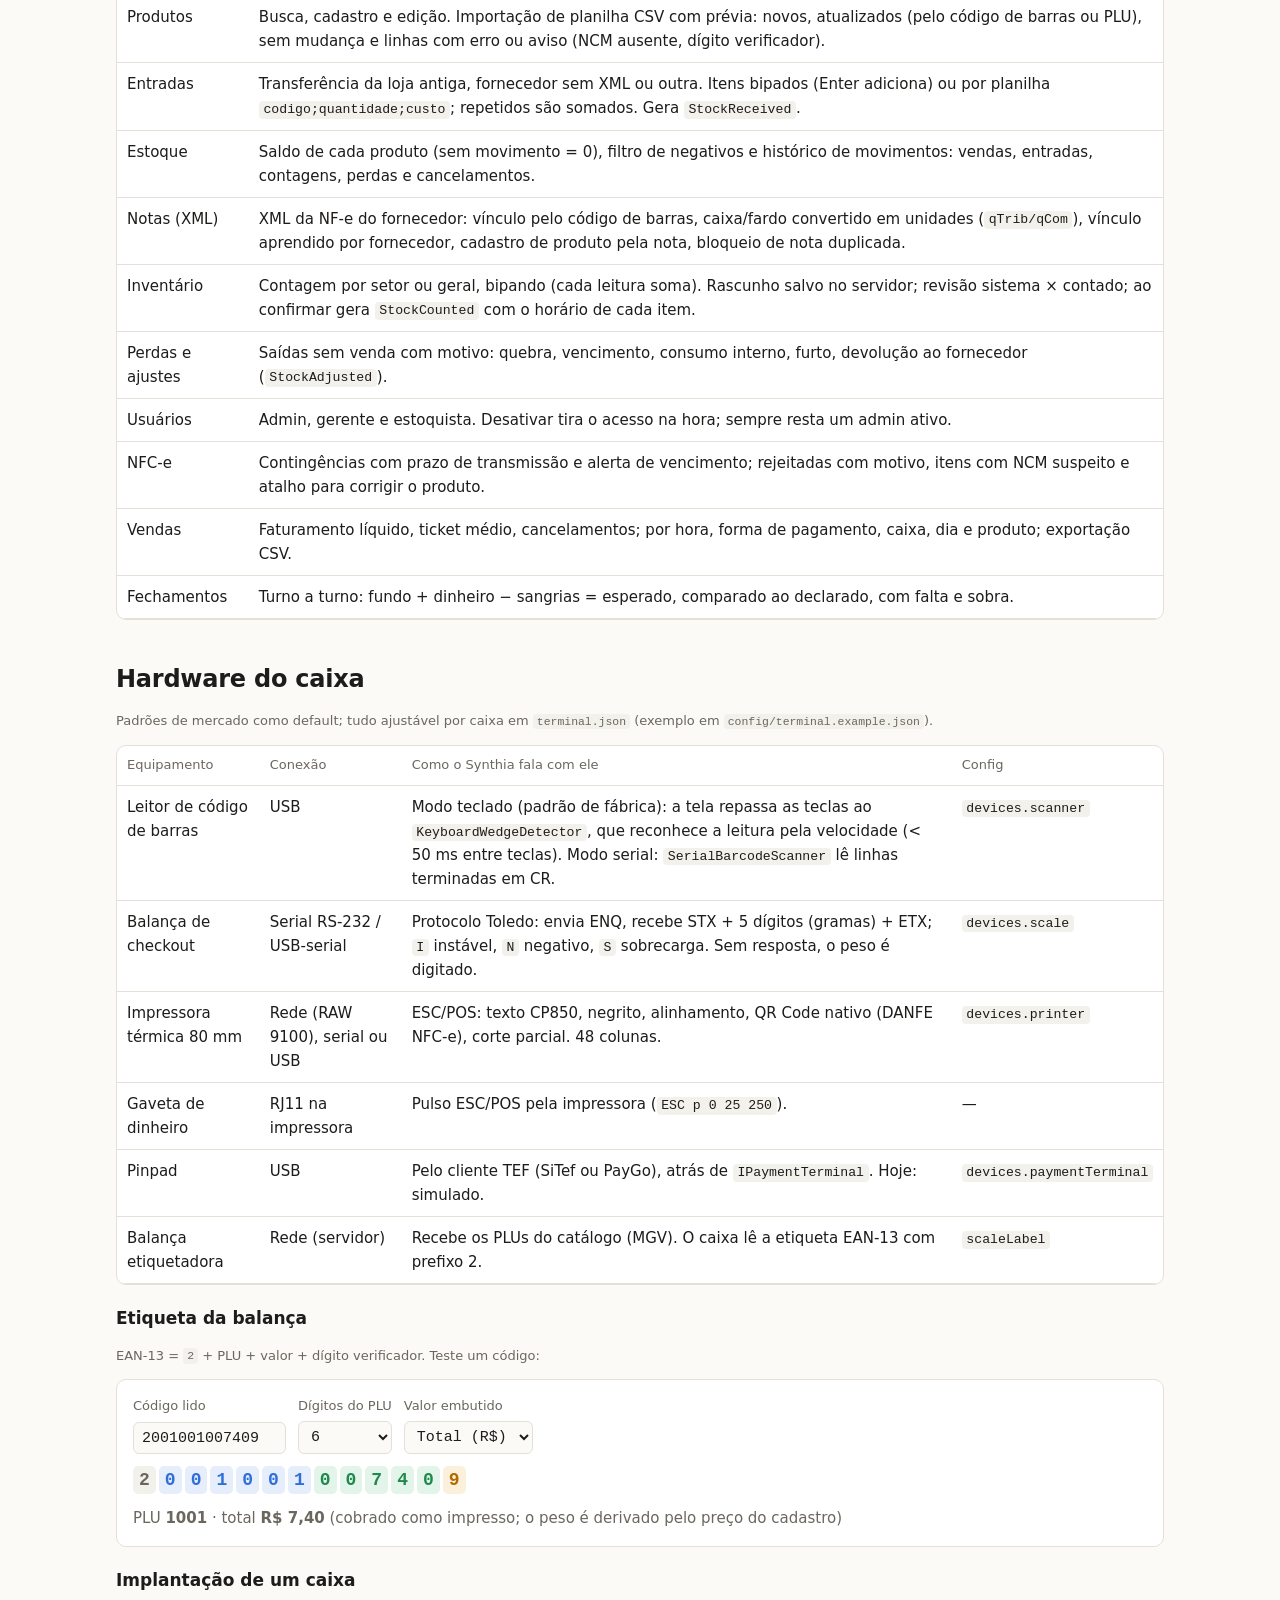
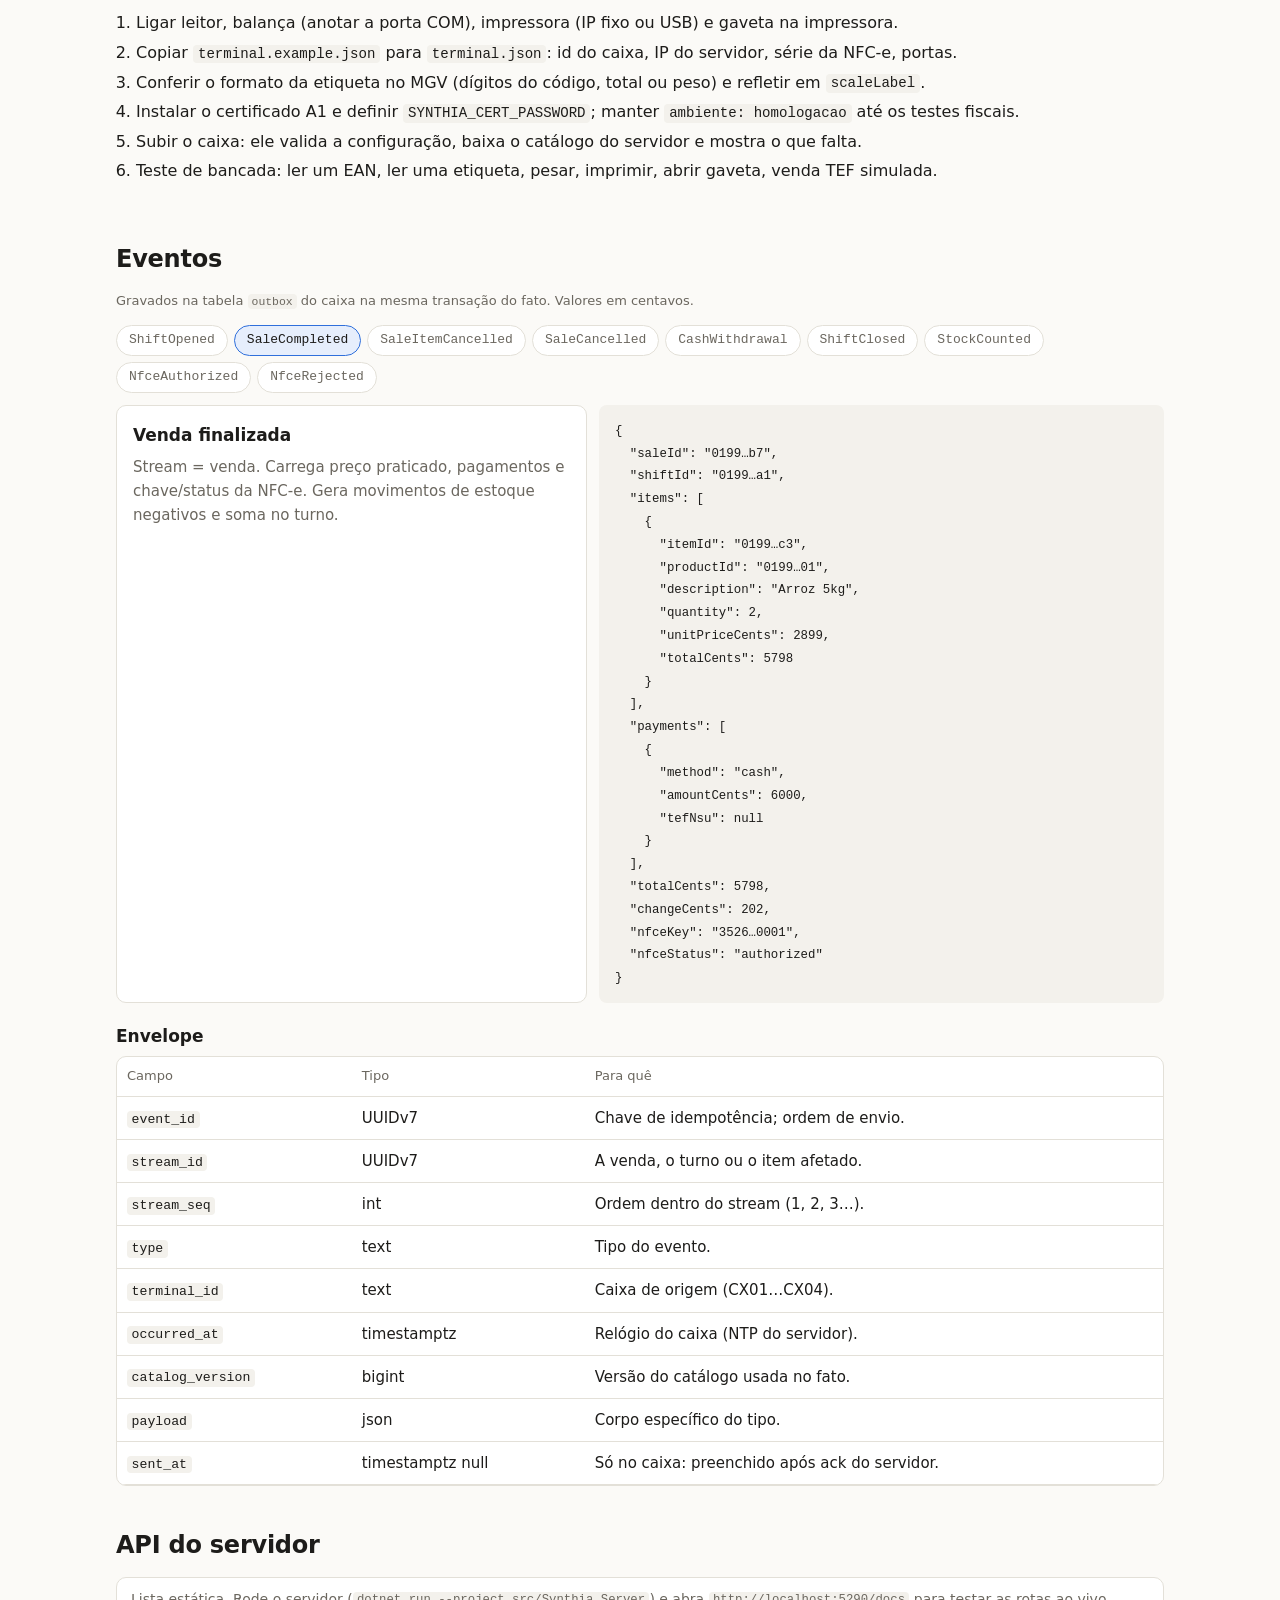
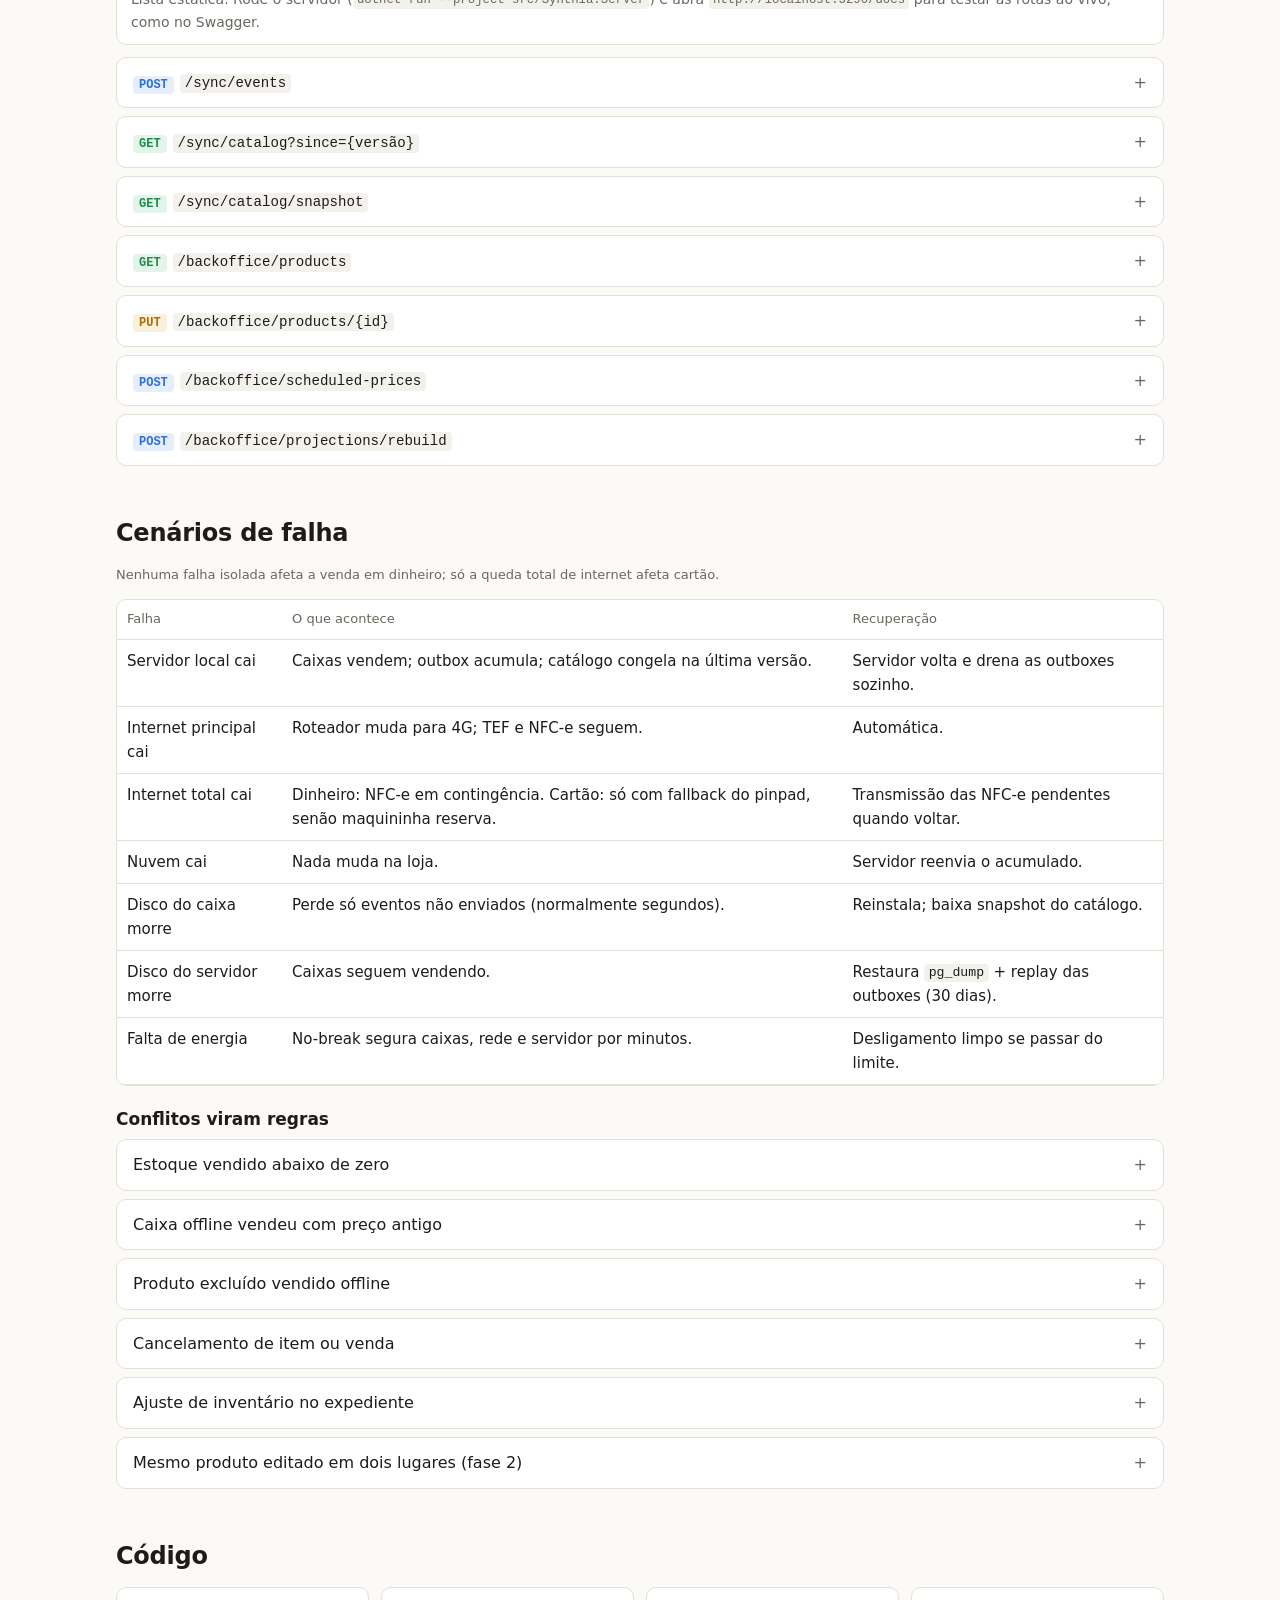
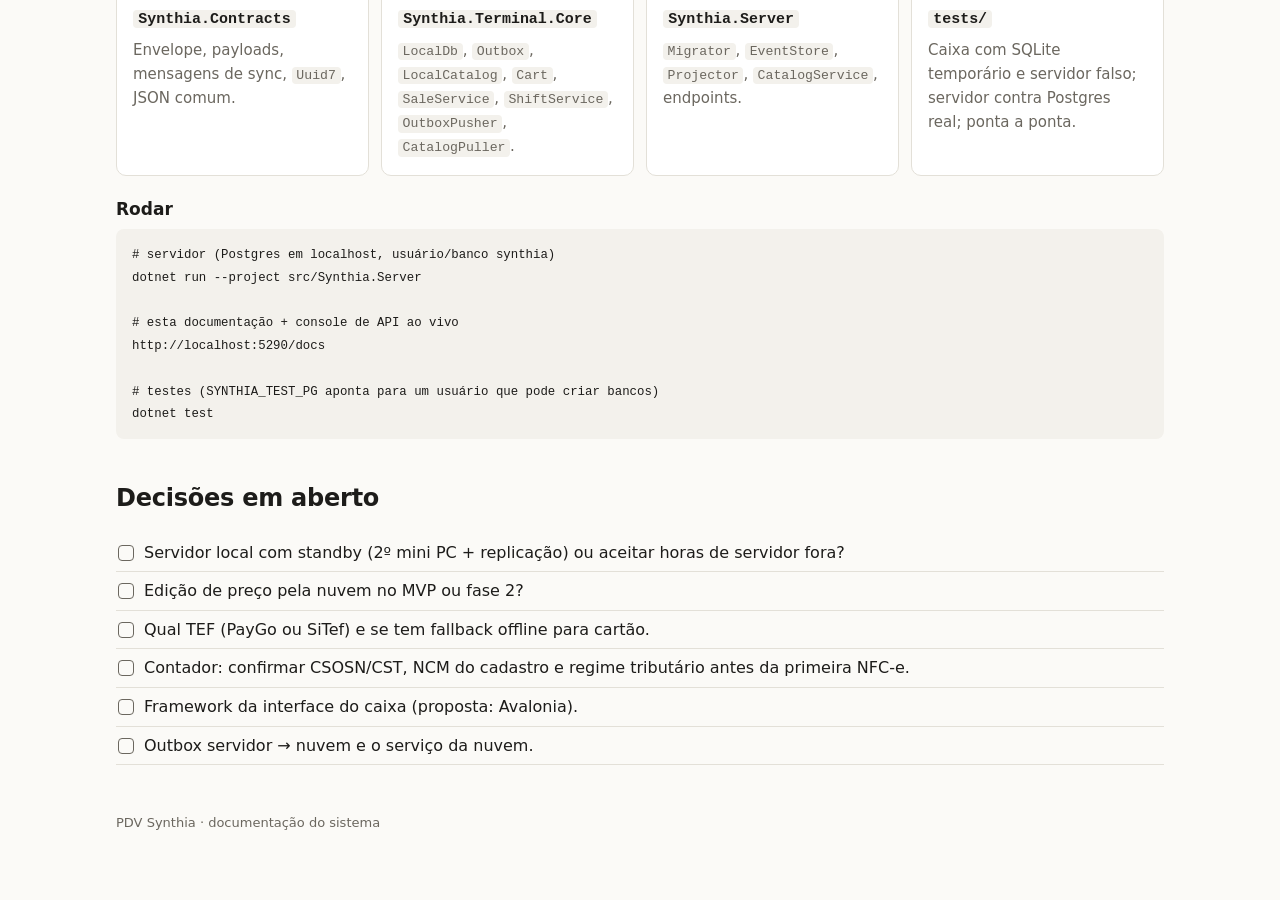
==== commit 857dae44: "docs: link the animated system overview" ====
--- a/docs/index.html
+++ b/docs/index.html
@@ -147,7 +147,7 @@
   <nav id="nav">
     <a href="#principios">Princípios</a><a href="#stack">Stack</a><a href="#topologia">Topologia</a>
     <a href="#simulador">Simulador</a><a href="#caixa">Caixa</a><a href="#retaguarda">Retaguarda</a><a href="#hardware">Hardware</a><a href="#eventos">Eventos</a><a href="#api">API</a>
-    <a href="#falhas">Falhas</a><a href="#codigo">Código</a><a href="#aberto">Em aberto</a><a href="simulacao.html">Simulação de um dia →</a>
+    <a href="#falhas">Falhas</a><a href="#codigo">Código</a><a href="#aberto">Em aberto</a><a href="sistema.html">Visão geral animada →</a><a href="simulacao.html">Simulação de um dia →</a>
   </nav>
   <button class="theme" id="theme" aria-label="Alternar tema">◐</button>
 </div></header>
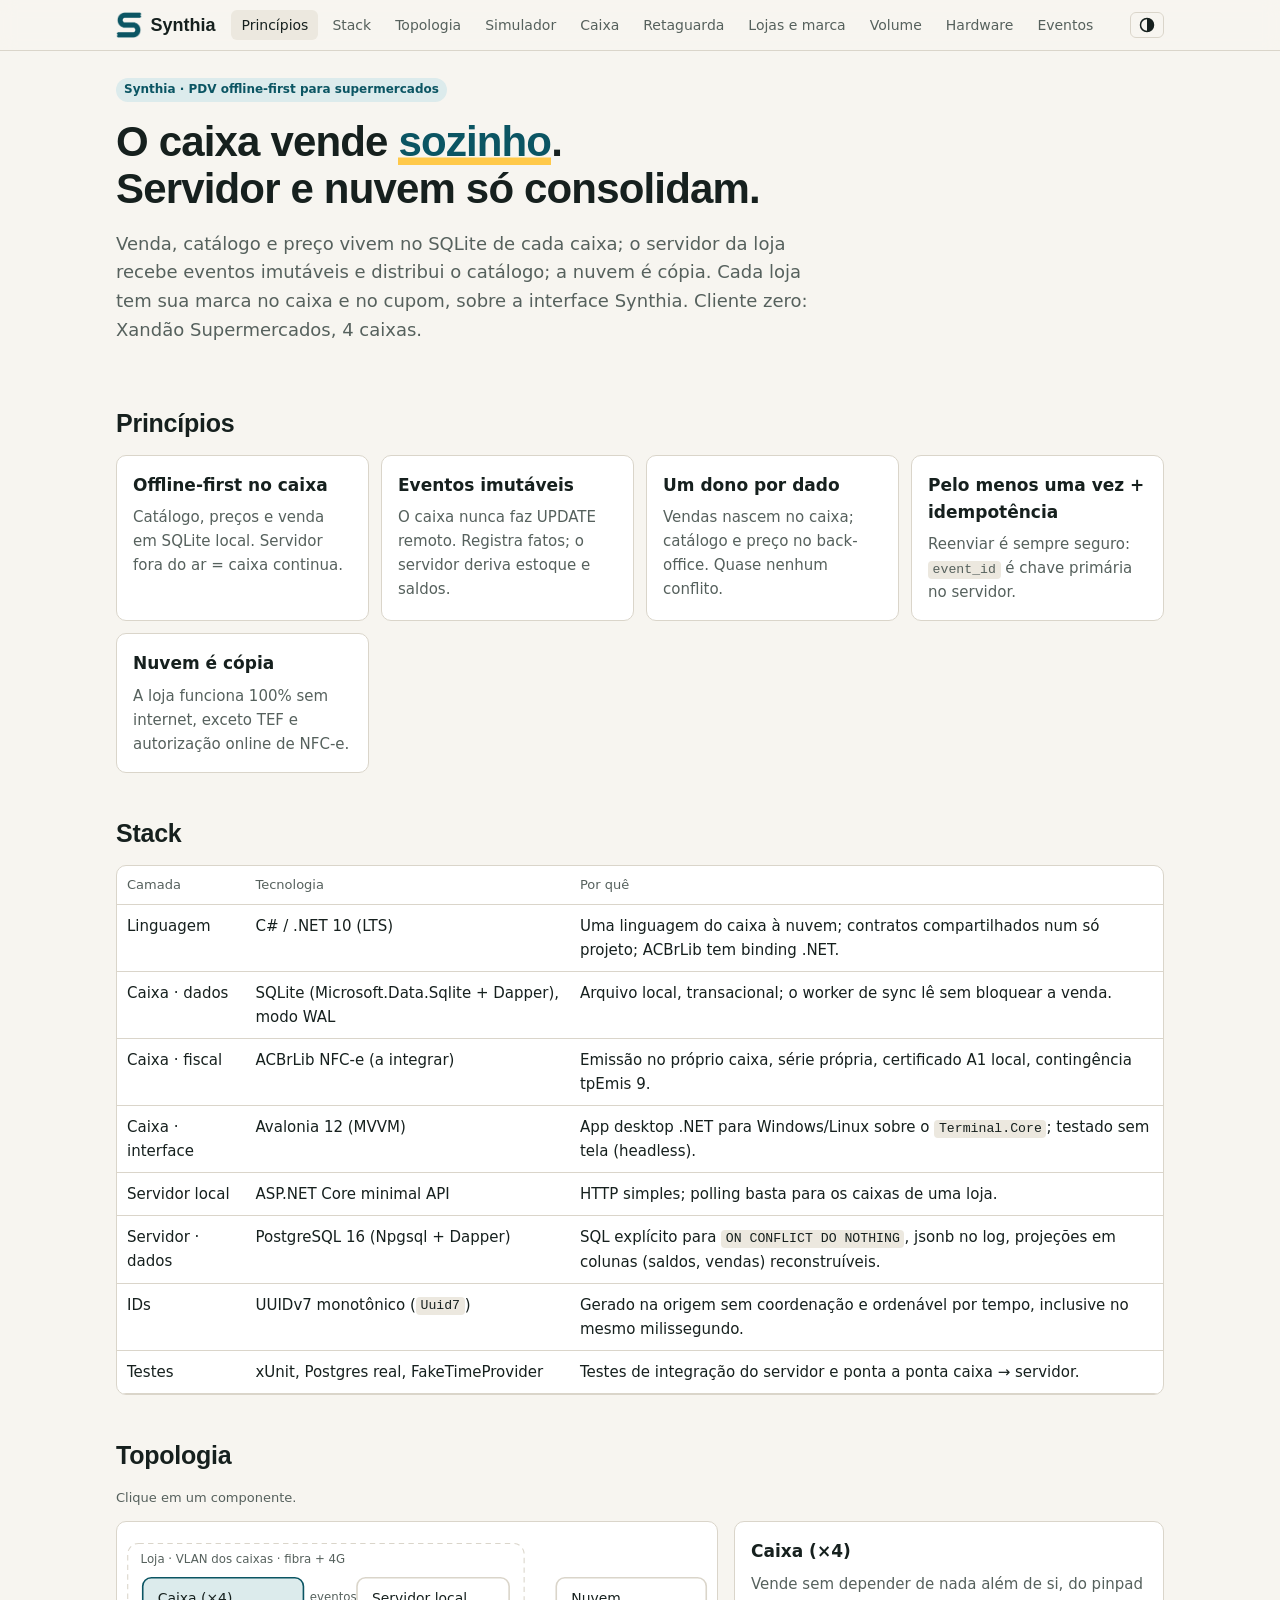
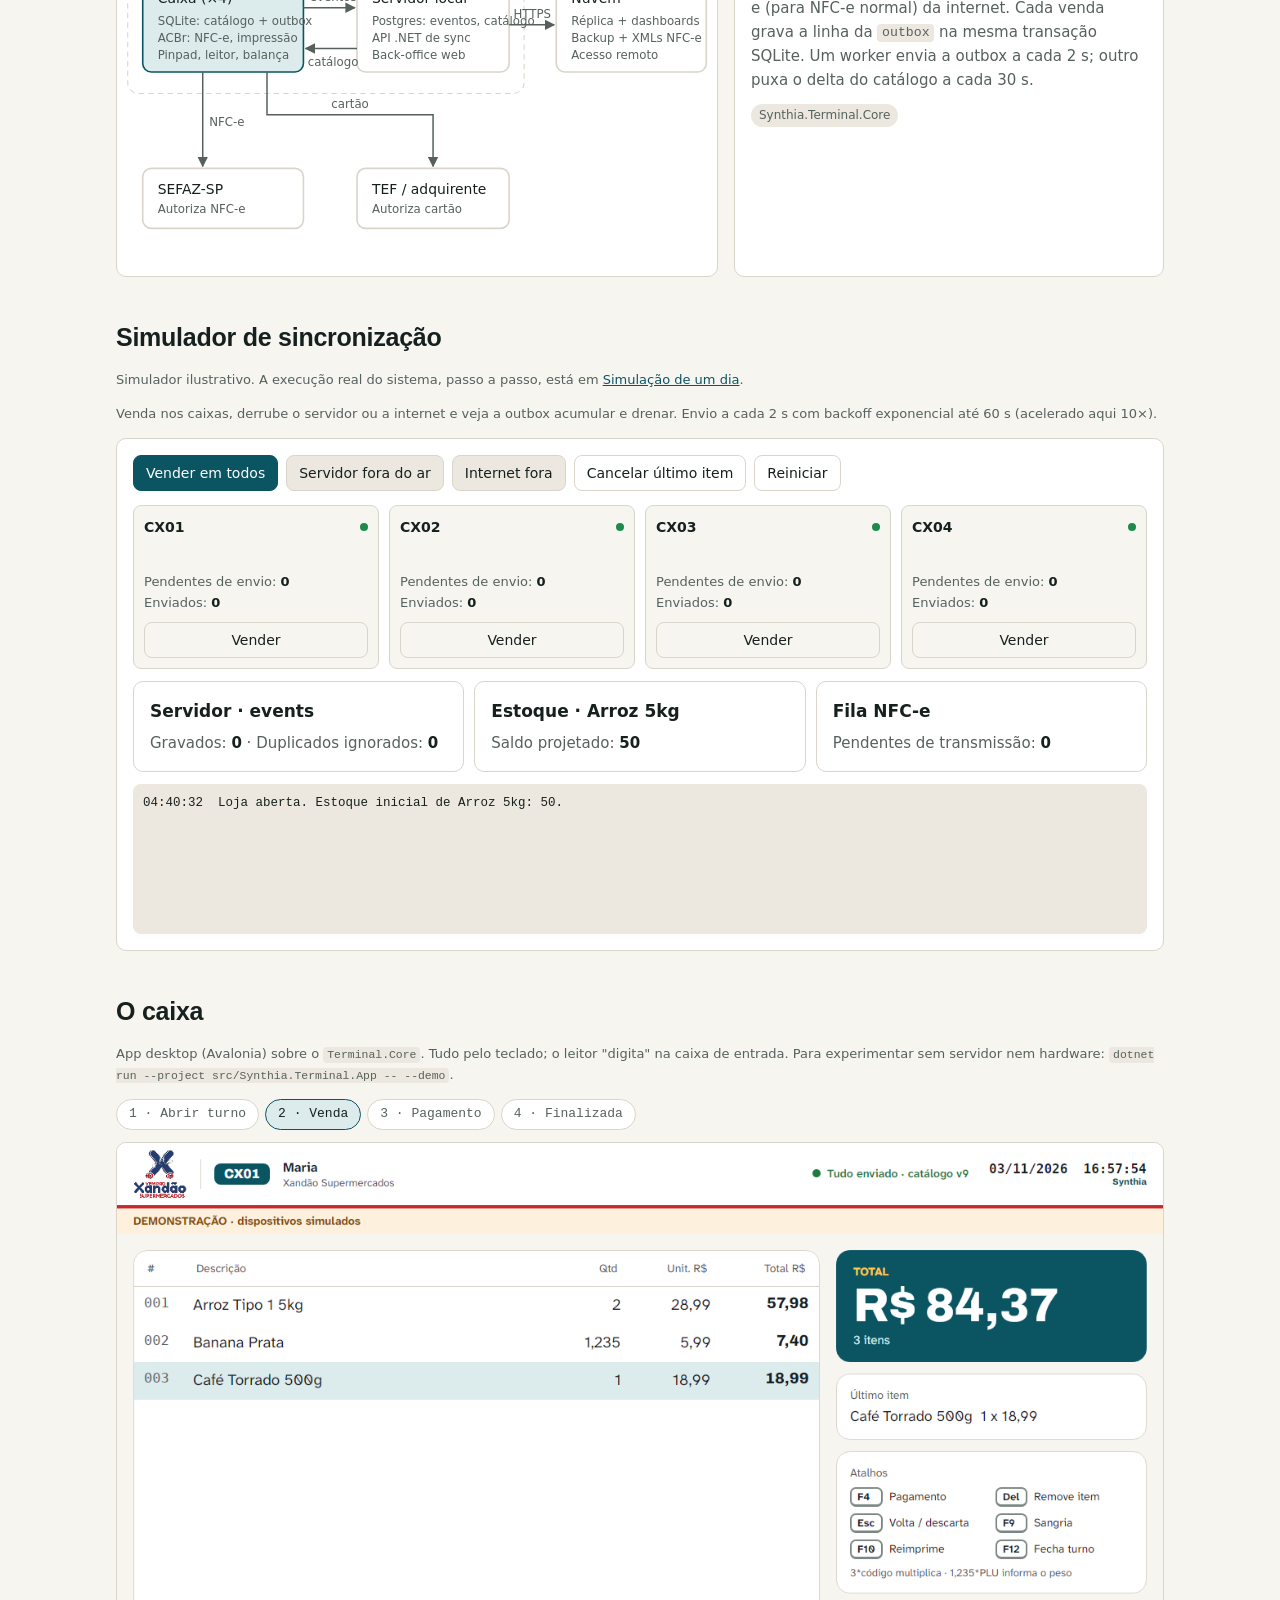
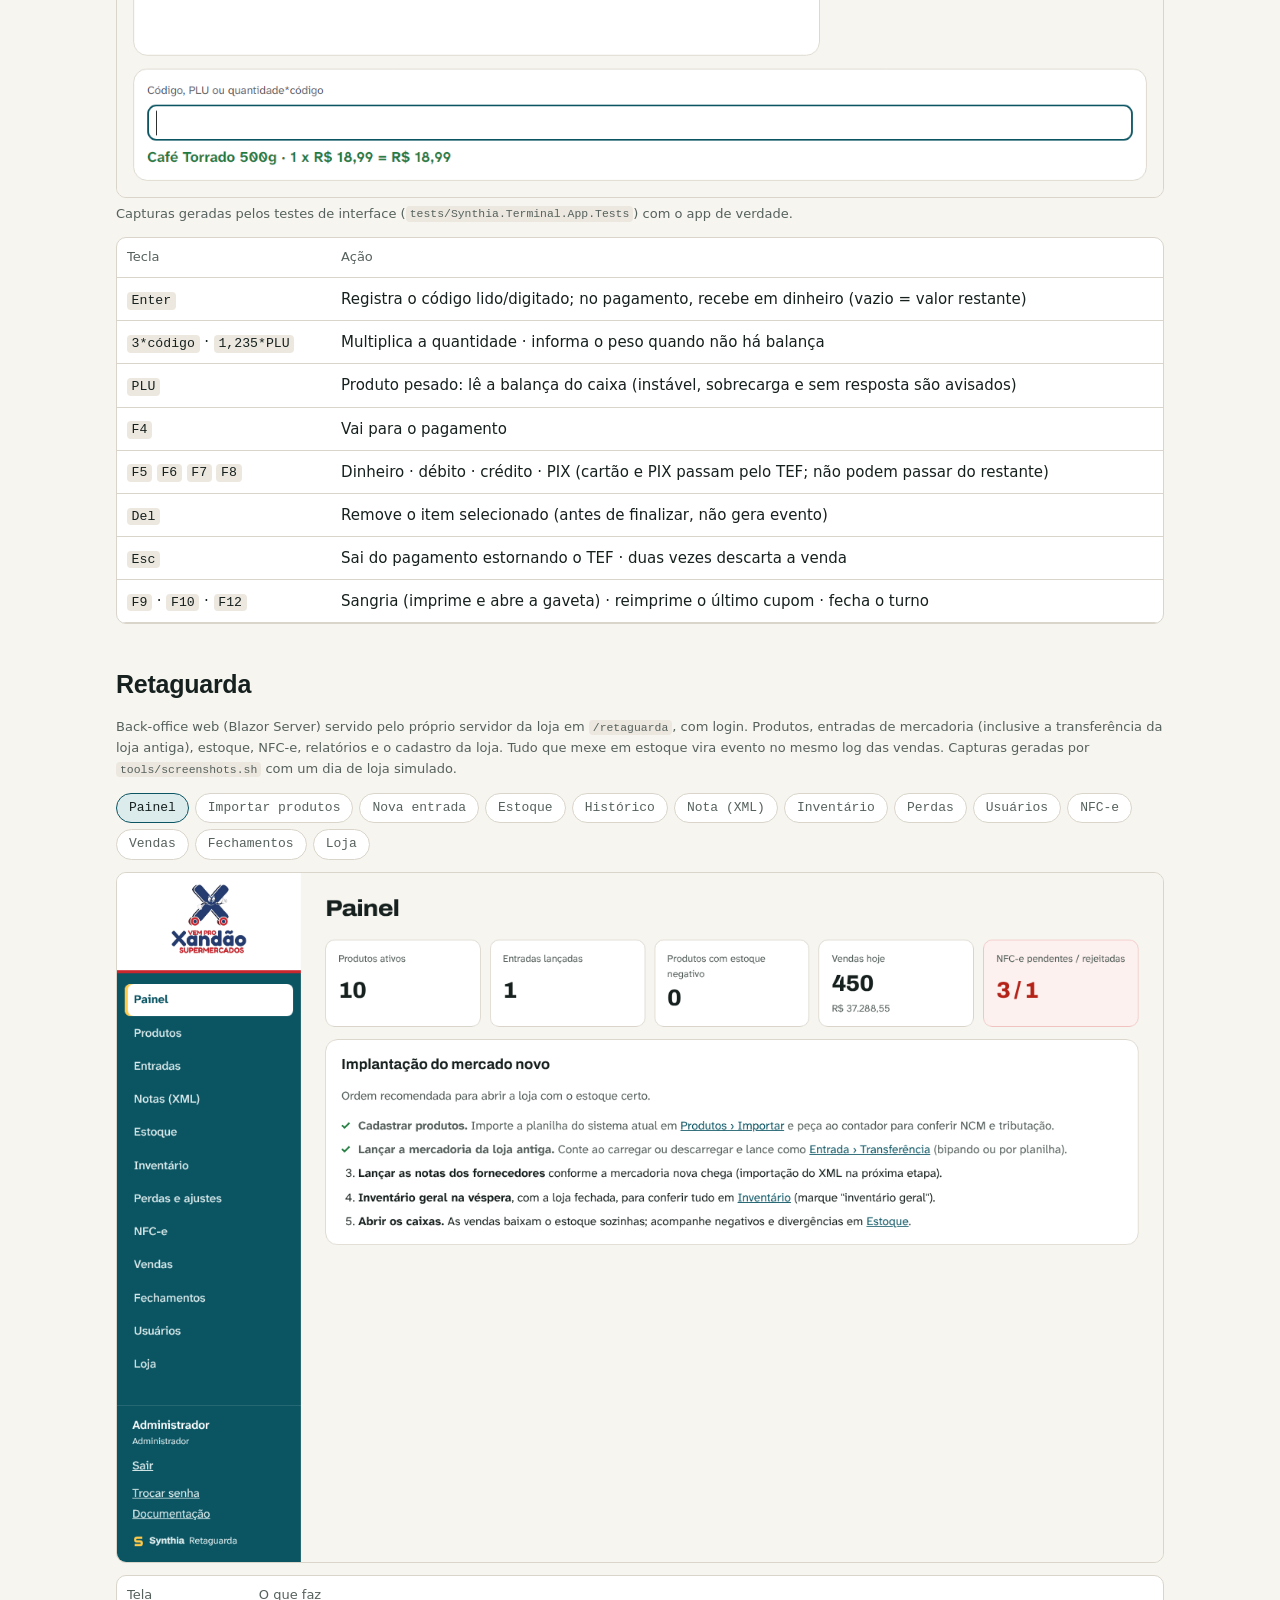
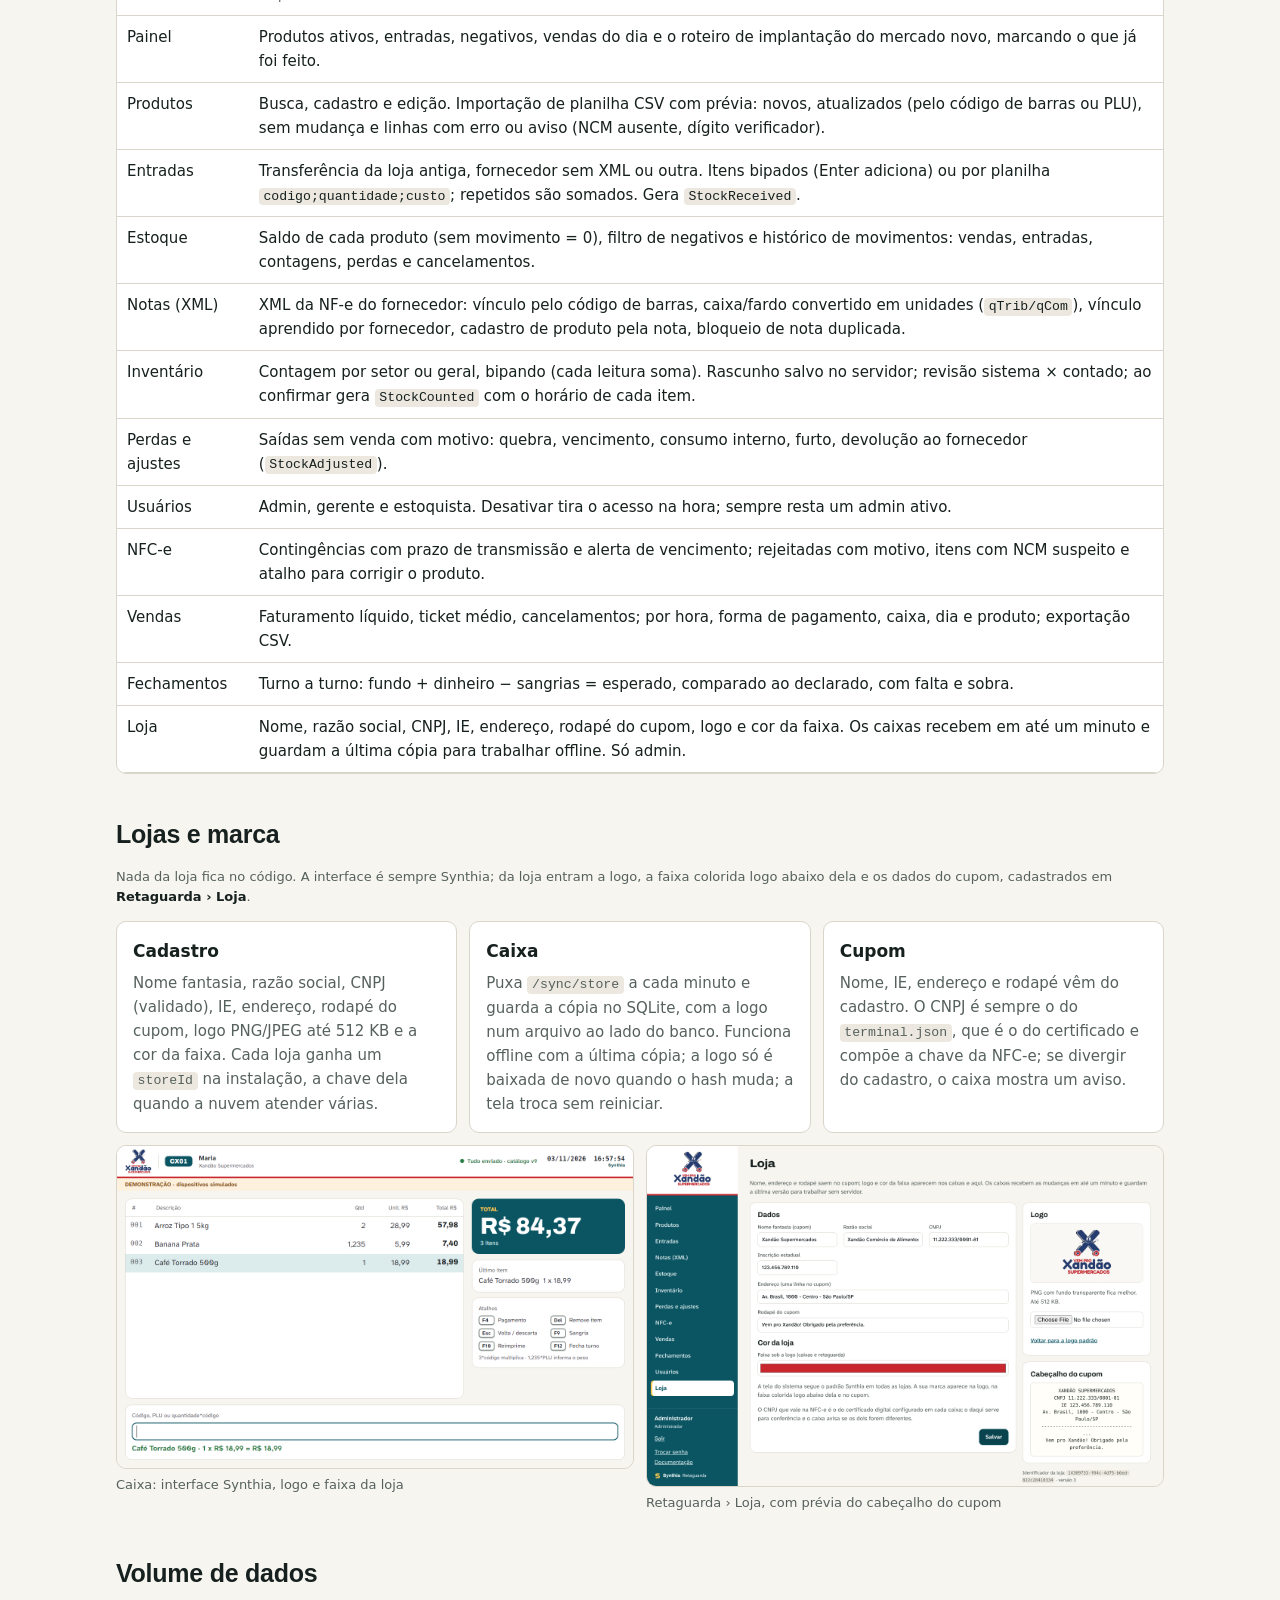
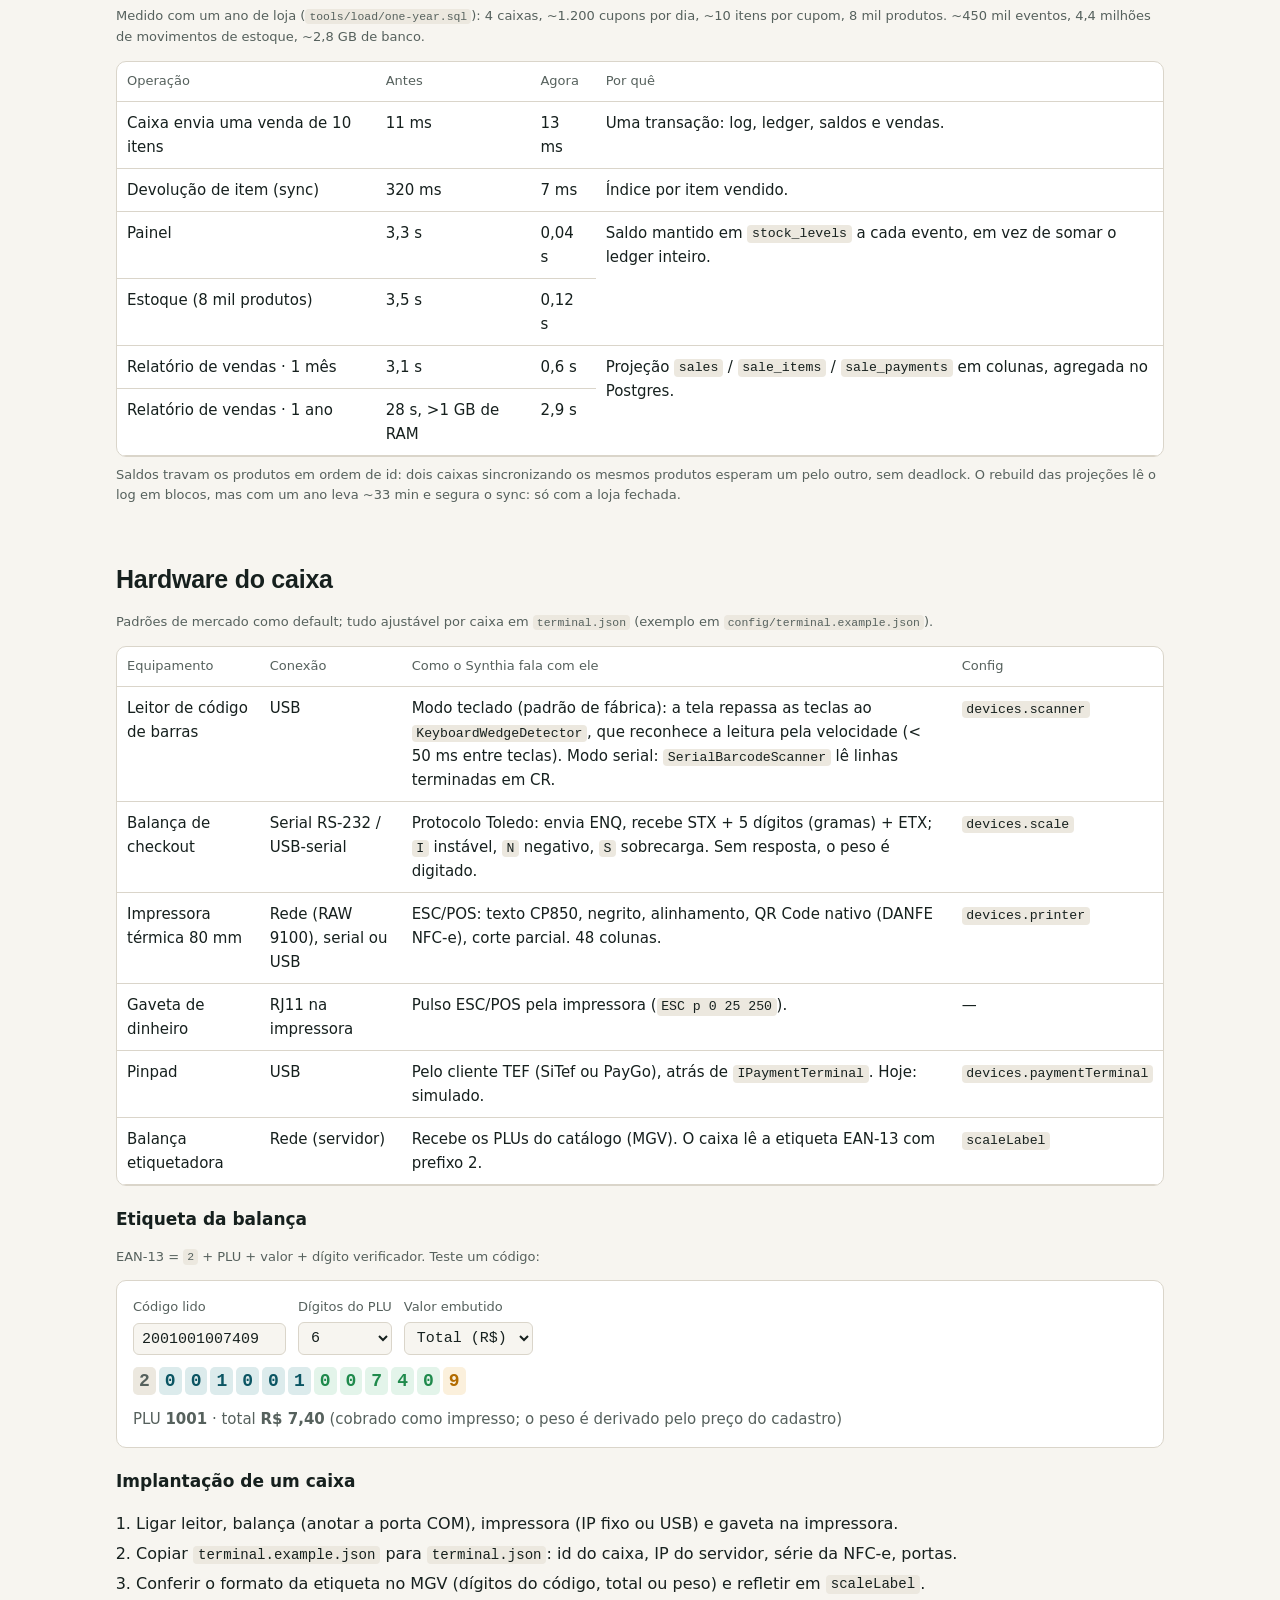
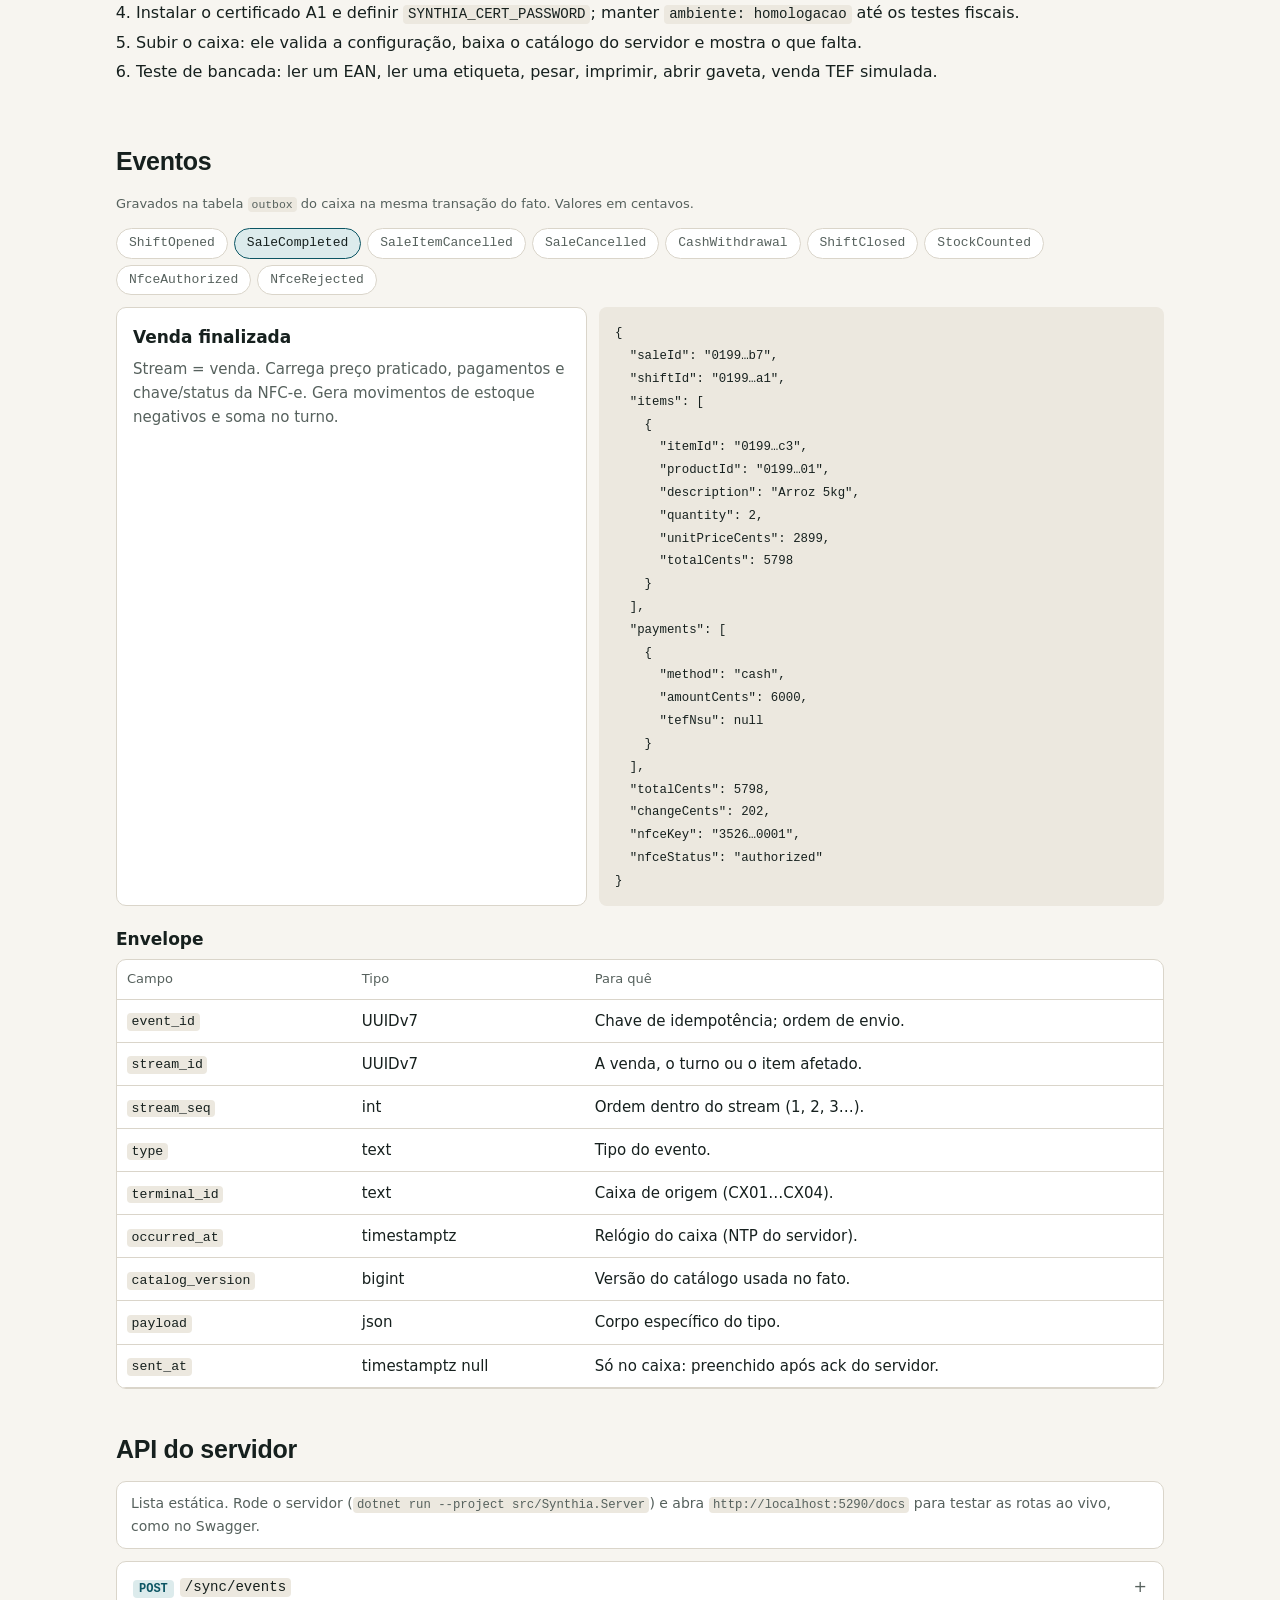
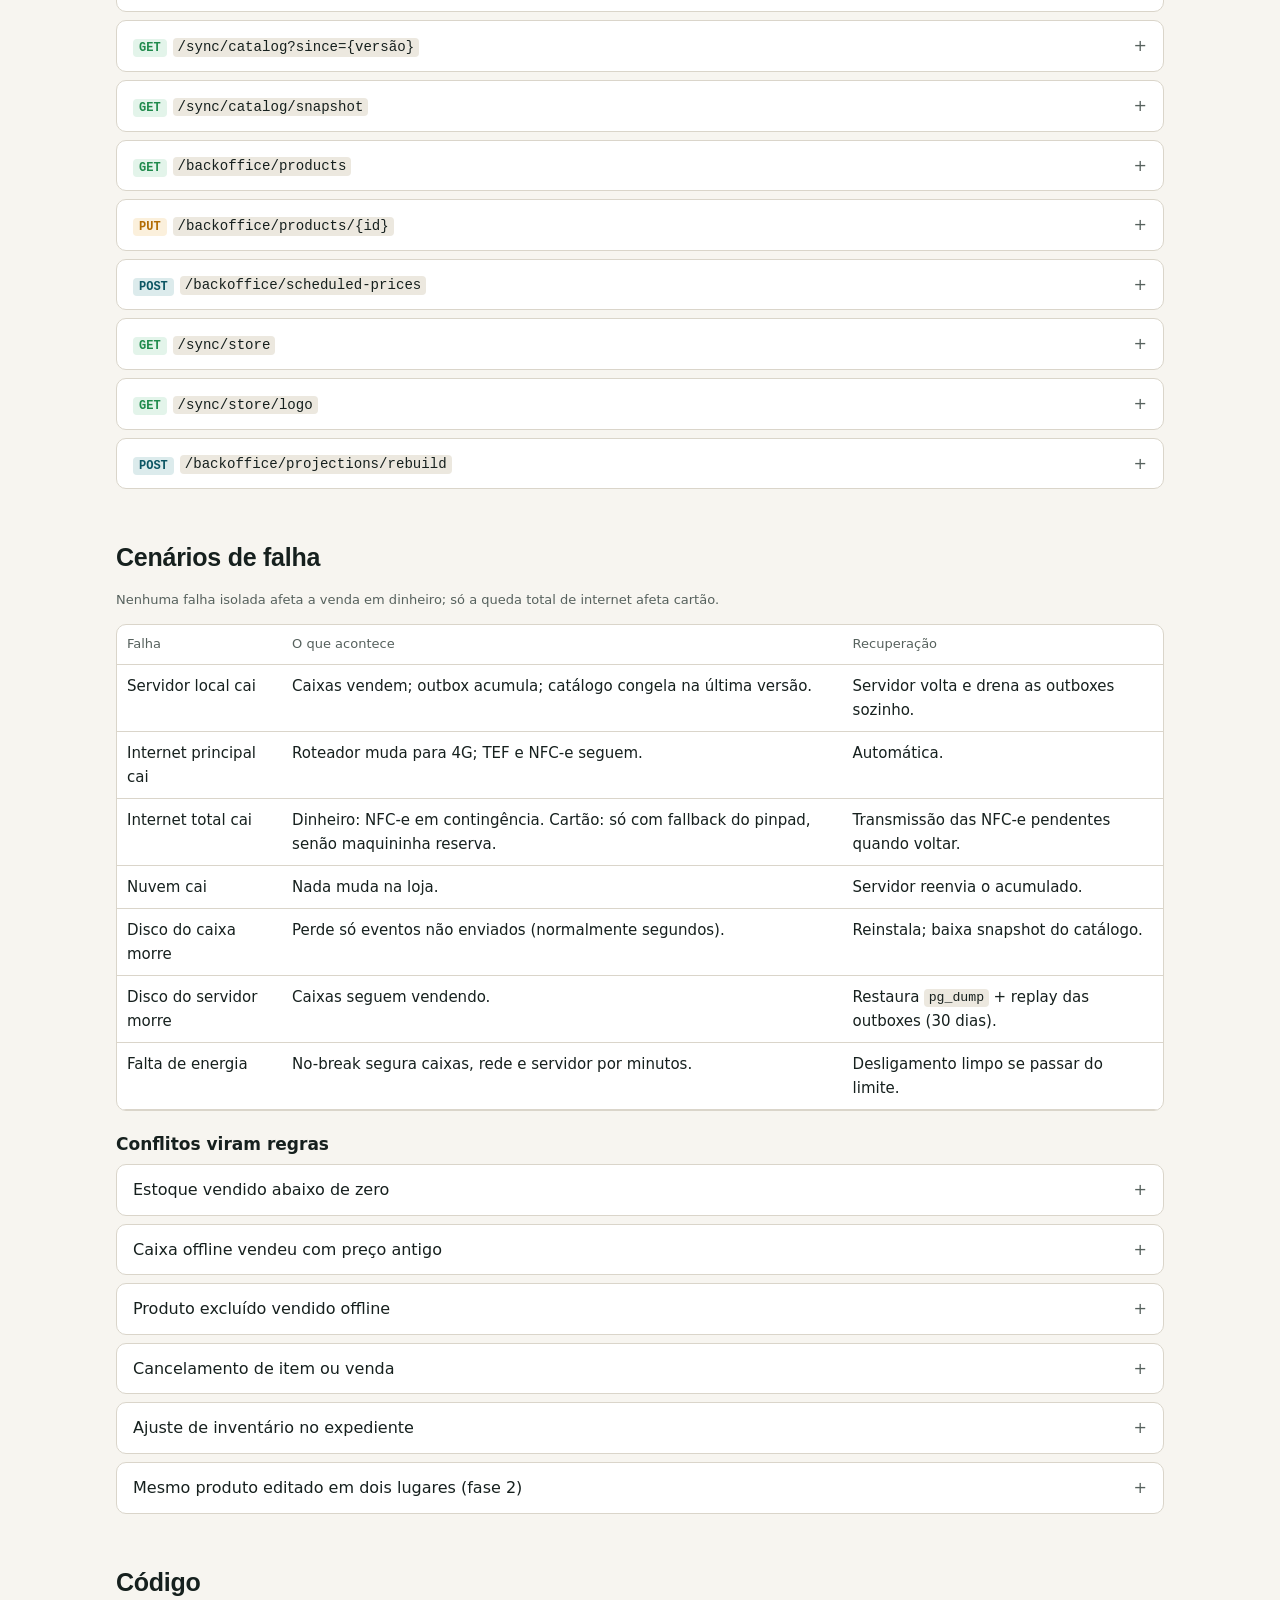
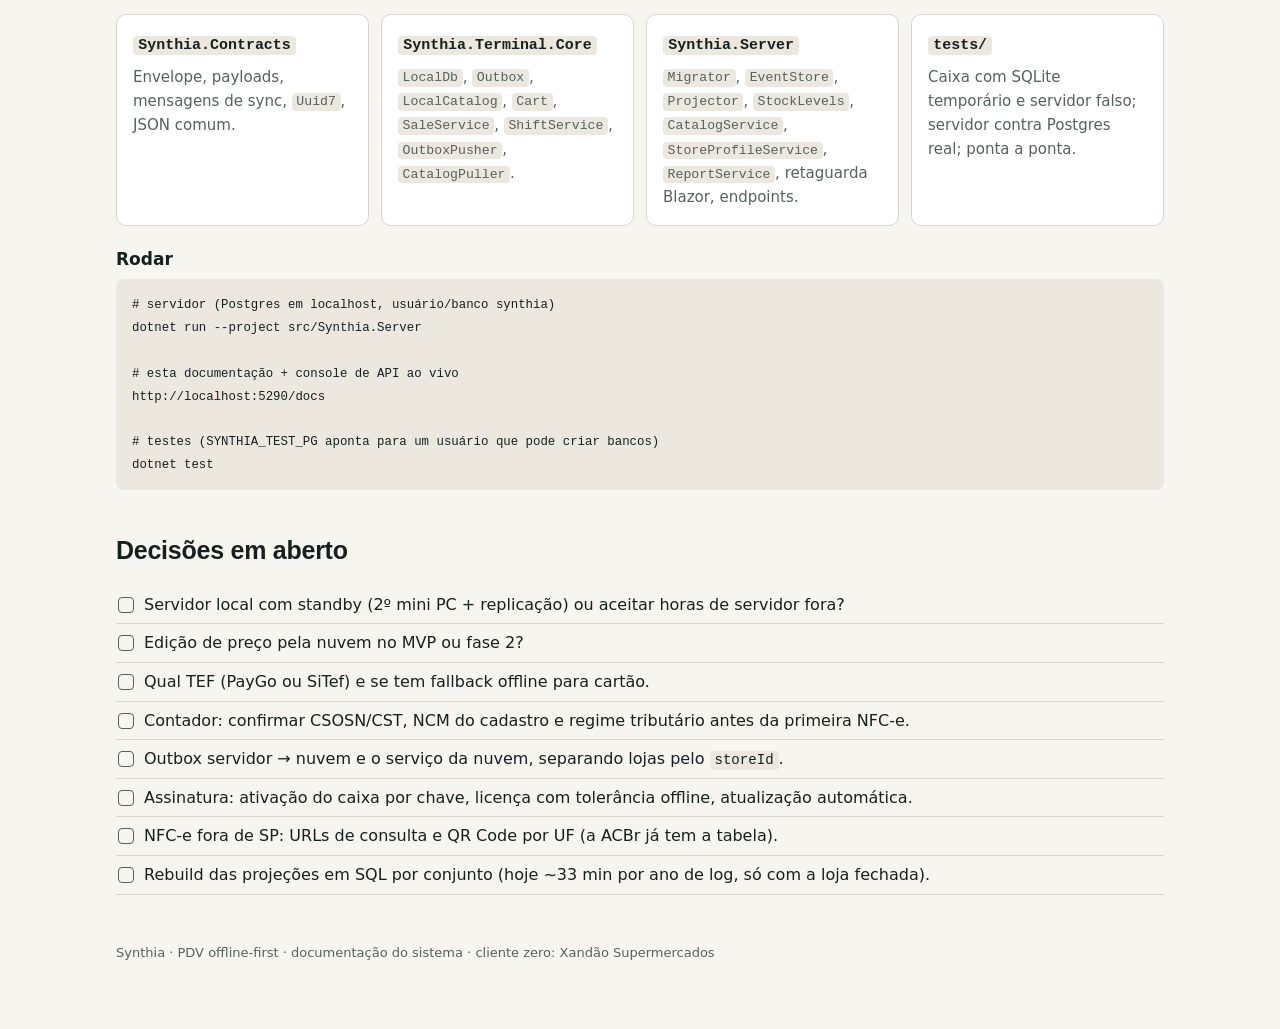
==== commit d2b99b16: "docs: system docs in the Synthia identity, with store branding and data volume sections" ====
--- a/docs/index.html
+++ b/docs/index.html
@@ -6,24 +6,28 @@
 <title>PDV Synthia</title>
 <style>
 :root {
-  --bg: #fbfaf7; --surface: #ffffff; --surface-2: #f3f1ec; --text: #1d1c1a; --muted: #6b675f;
-  --border: #e3e0d8; --accent: #2f6fdb; --accent-soft: #e6eefc; --ok: #1f8a4c; --ok-soft: #e3f4ea;
+  --bg: #f7f5f0; --surface: #ffffff; --surface-2: #ece8df; --text: #16201e; --muted: #56615d;
+  --border: #dad5ca; --accent: #0b5563; --accent-soft: #dcebec; --highlight: #ffc94a; --ok: #1f8a4c; --ok-soft: #e3f4ea;
   --warn: #b26b00; --warn-soft: #fbf0dc; --bad: #c2362b; --bad-soft: #fbe6e4;
   --mono: ui-monospace, SFMono-Regular, Menlo, Consolas, monospace;
-  --sans: system-ui, -apple-system, "Segoe UI", Roboto, sans-serif;
+  --sans: "Atkinson Hyperlegible Next", "Segoe UI", system-ui, sans-serif;
+  --display: "Archivo", "Arial Narrow", sans-serif;
 }
 @media (prefers-color-scheme: dark) {
   :root:not([data-theme="light"]) {
-    --bg: #161614; --surface: #1f1e1c; --surface-2: #2a2926; --text: #ecebe7; --muted: #a29e95;
-    --border: #3a3834; --accent: #7aa7f5; --accent-soft: #243450; --ok: #5cc98a; --ok-soft: #1d3527;
+    --bg: #121817; --surface: #1a2220; --surface-2: #24302d; --text: #ecebe7; --muted: #a3aea9;
+    --border: #34403c; --accent: #6cc4d1; --accent-soft: #163a40; --ok: #5cc98a; --ok-soft: #1d3527;
     --warn: #e7a84a; --warn-soft: #3a2d17; --bad: #f07b70; --bad-soft: #3d201d;
   }
 }
 :root[data-theme="dark"] {
-  --bg: #161614; --surface: #1f1e1c; --surface-2: #2a2926; --text: #ecebe7; --muted: #a29e95;
-  --border: #3a3834; --accent: #7aa7f5; --accent-soft: #243450; --ok: #5cc98a; --ok-soft: #1d3527;
+  --bg: #121817; --surface: #1a2220; --surface-2: #24302d; --text: #ecebe7; --muted: #a3aea9;
+  --border: #34403c; --accent: #6cc4d1; --accent-soft: #163a40; --ok: #5cc98a; --ok-soft: #1d3527;
   --warn: #e7a84a; --warn-soft: #3a2d17; --bad: #f07b70; --bad-soft: #3d201d;
 }
+/* Fontes da marca, servidas pelo próprio servidor (sem internet); aberto como arquivo, cai nas do sistema. */
+@font-face { font-family: "Atkinson Hyperlegible Next"; src: url("/retaguarda/fonts/atkinson-hyperlegible-next.woff2") format("woff2"); font-weight: 200 800; font-display: swap; }
+@font-face { font-family: "Archivo"; src: url("/retaguarda/fonts/archivo.woff2") format("woff2"); font-weight: 100 900; font-stretch: 62% 125%; font-display: swap; }
 * { box-sizing: border-box; }
 html { scroll-behavior: smooth; }
 body { margin: 0; background: var(--bg); color: var(--text); font: 16px/1.6 var(--sans); }
@@ -43,8 +47,13 @@
 .theme { background: none; border: 1px solid var(--border); color: var(--text); border-radius: 6px; padding: 4px 8px; }
 main { max-width: 1080px; margin: 0 auto; padding: 24px 16px 80px; }
 section { padding-top: 40px; }
-h1 { font-size: clamp(28px, 5vw, 40px); line-height: 1.15; margin: 16px 0 8px; letter-spacing: -.02em; }
-h2 { font-size: 24px; margin: 0 0 12px; letter-spacing: -.01em; }
+h1 { font-family: var(--display); font-weight: 800; font-stretch: 108%; font-size: clamp(28px, 5vw, 42px); line-height: 1.12; margin: 16px 0 8px; letter-spacing: -.02em; }
+h2 { font-family: var(--display); font-weight: 750; font-size: 25px; margin: 0 0 12px; letter-spacing: -.01em; }
+.brandmark { display: flex; align-items: center; gap: 8px; white-space: nowrap; text-decoration: none; color: var(--text); }
+.brandmark img { height: 26px; }
+.brandmark b { font-family: var(--display); font-weight: 800; font-size: 18px; }
+.pill.brand { background: var(--accent-soft); color: var(--accent); font-weight: 600; }
+h1 em { font-style: normal; color: var(--accent); box-shadow: inset 0 -.18em 0 var(--highlight); }
 h3 { font-size: 17px; margin: 0 0 6px; }
 .lead { font-size: 18px; color: var(--muted); max-width: 720px; }
 .grid { display: grid; gap: 12px; grid-template-columns: repeat(auto-fit, minmax(230px, 1fr)); }
@@ -138,25 +147,29 @@
 #lblOut { margin: 0; }
 .shot { width: 100%; height: auto; border: 1px solid var(--border); border-radius: 10px; display: block; background: var(--surface); }
 ol.steps { padding-left: 20px; } ol.steps li { margin: 4px 0; }
+.pair { display: grid; grid-template-columns: repeat(auto-fit, minmax(300px, 1fr)); gap: 12px; margin-top: 12px; }
+.pair figure { margin: 0; } .pair img { width: 100%; height: auto; border: 1px solid var(--border); border-radius: 10px; display: block; }
+.pair figcaption { font-size: 13px; color: var(--muted); margin-top: 6px; }
 footer { color: var(--muted); font-size: 13px; margin-top: 48px; }
 </style>
 </head>
 <body>
 <header class="top"><div class="in">
-  <strong>PDV Synthia</strong>
+  <a class="brandmark" href="#"><img src="img/logo-synthia-simbolo.png" alt=""><b>Synthia</b></a>
   <nav id="nav">
     <a href="#principios">Princípios</a><a href="#stack">Stack</a><a href="#topologia">Topologia</a>
-    <a href="#simulador">Simulador</a><a href="#caixa">Caixa</a><a href="#retaguarda">Retaguarda</a><a href="#hardware">Hardware</a><a href="#eventos">Eventos</a><a href="#api">API</a>
+    <a href="#simulador">Simulador</a><a href="#caixa">Caixa</a><a href="#retaguarda">Retaguarda</a><a href="#lojas">Lojas e marca</a><a href="#volume">Volume</a><a href="#hardware">Hardware</a><a href="#eventos">Eventos</a><a href="#api">API</a>
     <a href="#falhas">Falhas</a><a href="#codigo">Código</a><a href="#aberto">Em aberto</a><a href="sistema.html">Visão geral animada →</a><a href="simulacao.html">Simulação de um dia →</a>
   </nav>
-  <button class="theme" id="theme" aria-label="Alternar tema">◐</button>
+  <button class="theme" id="theme" aria-label="Alternar tema"><svg width="16" height="16" viewBox="0 0 16 16" aria-hidden="true" style="display:block"><circle cx="8" cy="8" r="6.5" fill="none" stroke="currentColor" stroke-width="1.5"/><path d="M8 1.5a6.5 6.5 0 0 1 0 13z" fill="currentColor"/></svg></button>
 </div></header>
 
 <main>
-  <span class="pill">Market SP · modelo de sincronização</span>
-  <h1>O caixa vende sozinho.<br>Servidor e nuvem só consolidam.</h1>
-  <p class="lead">PDV offline-first para 4 caixas. Venda, catálogo e preço vivem no SQLite de cada caixa;
-    o servidor da loja recebe eventos imutáveis e distribui o catálogo; a nuvem é cópia.</p>
+  <span class="pill brand">Synthia · PDV offline-first para supermercados</span>
+  <h1>O caixa vende <em>sozinho</em>.<br>Servidor e nuvem só consolidam.</h1>
+  <p class="lead">Venda, catálogo e preço vivem no SQLite de cada caixa; o servidor da loja recebe eventos imutáveis
+    e distribui o catálogo; a nuvem é cópia. Cada loja tem sua marca no caixa e no cupom, sobre a interface Synthia.
+    Cliente zero: Xandão Supermercados, 4 caixas.</p>
 
   <section id="principios">
     <h2>Princípios</h2>
@@ -178,8 +191,8 @@
         <tr><td>Caixa · dados</td><td>SQLite (Microsoft.Data.Sqlite + Dapper), modo WAL</td><td>Arquivo local, transacional; o worker de sync lê sem bloquear a venda.</td></tr>
         <tr><td>Caixa · fiscal</td><td>ACBrLib NFC-e (a integrar)</td><td>Emissão no próprio caixa, série própria, certificado A1 local, contingência tpEmis 9.</td></tr>
         <tr><td>Caixa · interface</td><td>Avalonia 12 (MVVM)</td><td>App desktop .NET para Windows/Linux sobre o <code>Terminal.Core</code>; testado sem tela (headless).</td></tr>
-        <tr><td>Servidor local</td><td>ASP.NET Core minimal API</td><td>HTTP simples; polling basta para 4 caixas.</td></tr>
-        <tr><td>Servidor · dados</td><td>PostgreSQL 16 (Npgsql + Dapper)</td><td>SQL explícito para <code>ON CONFLICT DO NOTHING</code>, jsonb para payloads, projeções reconstruíveis.</td></tr>
+        <tr><td>Servidor local</td><td>ASP.NET Core minimal API</td><td>HTTP simples; polling basta para os caixas de uma loja.</td></tr>
+        <tr><td>Servidor · dados</td><td>PostgreSQL 16 (Npgsql + Dapper)</td><td>SQL explícito para <code>ON CONFLICT DO NOTHING</code>, jsonb no log, projeções em colunas (saldos, vendas) reconstruíveis.</td></tr>
         <tr><td>IDs</td><td>UUIDv7 monotônico (<code>Uuid7</code>)</td><td>Gerado na origem sem coordenação e ordenável por tempo, inclusive no mesmo milissegundo.</td></tr>
         <tr><td>Testes</td><td>xUnit, Postgres real, FakeTimeProvider</td><td>Testes de integração do servidor e ponta a ponta caixa → servidor.</td></tr>
       </tbody>
@@ -272,7 +285,8 @@
   <section id="retaguarda">
     <h2>Retaguarda</h2>
     <p class="stat">Back-office web (Blazor Server) servido pelo próprio servidor da loja em <code>/retaguarda</code>, com login.
-      Produtos, entradas de mercadoria (inclusive a transferência da loja antiga) e estoque. Tudo vira evento no mesmo log das vendas.</p>
+      Produtos, entradas de mercadoria (inclusive a transferência da loja antiga), estoque, NFC-e, relatórios e o cadastro da loja.
+      Tudo que mexe em estoque vira evento no mesmo log das vendas. Capturas geradas por <code>tools/screenshots.sh</code> com um dia de loja simulado.</p>
     <div class="tabs" id="boTabs" role="tablist">
       <button role="tab" data-shot="retaguarda-1-painel">Painel</button>
       <button role="tab" data-shot="retaguarda-2-importar">Importar produtos</button>
@@ -286,6 +300,7 @@
       <button role="tab" data-shot="retaguarda-10-nfce">NFC-e</button>
       <button role="tab" data-shot="retaguarda-11-vendas">Vendas</button>
       <button role="tab" data-shot="retaguarda-12-fechamentos">Fechamentos</button>
+      <button role="tab" data-shot="retaguarda-13-loja">Loja</button>
     </div>
     <img id="boShot" class="shot" alt="Tela da retaguarda" width="1366" height="860">
     <div class="tablewrap" style="margin-top:12px"><table>
@@ -302,8 +317,46 @@
         <tr><td>NFC-e</td><td>Contingências com prazo de transmissão e alerta de vencimento; rejeitadas com motivo, itens com NCM suspeito e atalho para corrigir o produto.</td></tr>
         <tr><td>Vendas</td><td>Faturamento líquido, ticket médio, cancelamentos; por hora, forma de pagamento, caixa, dia e produto; exportação CSV.</td></tr>
         <tr><td>Fechamentos</td><td>Turno a turno: fundo + dinheiro − sangrias = esperado, comparado ao declarado, com falta e sobra.</td></tr>
+        <tr><td>Loja</td><td>Nome, razão social, CNPJ, IE, endereço, rodapé do cupom, logo e cor da faixa. Os caixas recebem em até um minuto e guardam a última cópia para trabalhar offline. Só admin.</td></tr>
       </tbody>
     </table></div>
+  </section>
+
+  <section id="lojas">
+    <h2>Lojas e marca</h2>
+    <p class="stat">Nada da loja fica no código. A interface é sempre Synthia; da loja entram a logo, a faixa colorida logo
+      abaixo dela e os dados do cupom, cadastrados em <b>Retaguarda › Loja</b>.</p>
+    <div class="grid">
+      <div class="card"><h3>Cadastro</h3><p>Nome fantasia, razão social, CNPJ (validado), IE, endereço, rodapé do cupom, logo PNG/JPEG
+        até 512 KB e a cor da faixa. Cada loja ganha um <code>storeId</code> na instalação, a chave dela quando a nuvem atender várias.</p></div>
+      <div class="card"><h3>Caixa</h3><p>Puxa <code>/sync/store</code> a cada minuto e guarda a cópia no SQLite, com a logo num arquivo ao lado
+        do banco. Funciona offline com a última cópia; a logo só é baixada de novo quando o hash muda; a tela troca sem reiniciar.</p></div>
+      <div class="card"><h3>Cupom</h3><p>Nome, IE, endereço e rodapé vêm do cadastro. O CNPJ é sempre o do <code>terminal.json</code>, que é o do
+        certificado e compõe a chave da NFC-e; se divergir do cadastro, o caixa mostra um aviso.</p></div>
+    </div>
+    <div class="pair">
+      <figure><img src="img/caixa-2-venda.png" alt="Caixa com a logo da loja" loading="lazy"><figcaption>Caixa: interface Synthia, logo e faixa da loja</figcaption></figure>
+      <figure><img src="img/retaguarda-13-loja.png" alt="Cadastro da loja na retaguarda" loading="lazy"><figcaption>Retaguarda › Loja, com prévia do cabeçalho do cupom</figcaption></figure>
+    </div>
+  </section>
+
+  <section id="volume">
+    <h2>Volume de dados</h2>
+    <p class="stat">Medido com um ano de loja (<code>tools/load/one-year.sql</code>): 4 caixas, ~1.200 cupons por dia, ~10 itens por cupom,
+      8 mil produtos. ~450 mil eventos, 4,4 milhões de movimentos de estoque, ~2,8 GB de banco.</p>
+    <div class="tablewrap"><table>
+      <thead><tr><th>Operação</th><th>Antes</th><th>Agora</th><th>Por quê</th></tr></thead>
+      <tbody>
+        <tr><td>Caixa envia uma venda de 10 itens</td><td>11 ms</td><td>13 ms</td><td>Uma transação: log, ledger, saldos e vendas.</td></tr>
+        <tr><td>Devolução de item (sync)</td><td>320 ms</td><td>7 ms</td><td>Índice por item vendido.</td></tr>
+        <tr><td>Painel</td><td>3,3 s</td><td>0,04 s</td><td rowspan="2">Saldo mantido em <code>stock_levels</code> a cada evento, em vez de somar o ledger inteiro.</td></tr>
+        <tr><td>Estoque (8 mil produtos)</td><td>3,5 s</td><td>0,12 s</td></tr>
+        <tr><td>Relatório de vendas · 1 mês</td><td>3,1 s</td><td>0,6 s</td><td rowspan="2">Projeção <code>sales</code> / <code>sale_items</code> / <code>sale_payments</code> em colunas, agregada no Postgres.</td></tr>
+        <tr><td>Relatório de vendas · 1 ano</td><td>28 s, &gt;1 GB de RAM</td><td>2,9 s</td></tr>
+      </tbody>
+    </table></div>
+    <p class="stat" style="margin-top:8px">Saldos travam os produtos em ordem de id: dois caixas sincronizando os mesmos produtos esperam um pelo
+      outro, sem deadlock. O rebuild das projeções lê o log em blocos, mas com um ano leva ~33 min e segura o sync: só com a loja fechada.</p>
   </section>
 
   <section id="hardware">
@@ -400,7 +453,7 @@
     <div class="grid">
       <div class="card"><h3><code>Synthia.Contracts</code></h3><p>Envelope, payloads, mensagens de sync, <code>Uuid7</code>, JSON comum.</p></div>
       <div class="card"><h3><code>Synthia.Terminal.Core</code></h3><p><code>LocalDb</code>, <code>Outbox</code>, <code>LocalCatalog</code>, <code>Cart</code>, <code>SaleService</code>, <code>ShiftService</code>, <code>OutboxPusher</code>, <code>CatalogPuller</code>.</p></div>
-      <div class="card"><h3><code>Synthia.Server</code></h3><p><code>Migrator</code>, <code>EventStore</code>, <code>Projector</code>, <code>CatalogService</code>, endpoints.</p></div>
+      <div class="card"><h3><code>Synthia.Server</code></h3><p><code>Migrator</code>, <code>EventStore</code>, <code>Projector</code>, <code>StockLevels</code>, <code>CatalogService</code>, <code>StoreProfileService</code>, <code>ReportService</code>, retaguarda Blazor, endpoints.</p></div>
       <div class="card"><h3><code>tests/</code></h3><p>Caixa com SQLite temporário e servidor falso; servidor contra Postgres real; ponta a ponta.</p></div>
     </div>
     <h3 style="margin-top:20px">Rodar</h3>
@@ -421,12 +474,14 @@
       <li>Edição de preço pela nuvem no MVP ou fase 2?</li>
       <li>Qual TEF (PayGo ou SiTef) e se tem fallback offline para cartão.</li>
       <li>Contador: confirmar CSOSN/CST, NCM do cadastro e regime tributário antes da primeira NFC-e.</li>
-      <li>Framework da interface do caixa (proposta: Avalonia).</li>
-      <li>Outbox servidor → nuvem e o serviço da nuvem.</li>
+      <li>Outbox servidor → nuvem e o serviço da nuvem, separando lojas pelo <code>storeId</code>.</li>
+      <li>Assinatura: ativação do caixa por chave, licença com tolerância offline, atualização automática.</li>
+      <li>NFC-e fora de SP: URLs de consulta e QR Code por UF (a ACBr já tem a tabela).</li>
+      <li>Rebuild das projeções em SQL por conjunto (hoje ~33 min por ano de log, só com a loja fechada).</li>
     </ul>
   </section>
 
-  <footer>PDV Synthia · documentação do sistema</footer>
+  <footer>Synthia · PDV offline-first · documentação do sistema · cliente zero: Xandão Supermercados</footer>
 </main>
 
 <script>
@@ -450,7 +505,7 @@
   // Topologia
   const topo = {
     caixa: ['Caixa (×4)', 'Vende sem depender de nada além de si, do pinpad e (para NFC-e normal) da internet. Cada venda grava a linha da <code>outbox</code> na mesma transação SQLite. Um worker envia a outbox a cada 2 s; outro puxa o delta do catálogo a cada 30 s.', 'Synthia.Terminal.Core'],
-    servidor: ['Servidor local', 'Recebe lotes em <code>POST /sync/events</code> e grava com <code>ON CONFLICT DO NOTHING</code>. Na mesma transação alimenta projeções: movimentos de estoque, totais do turno e fila de NFC-e. Atribui <code>version</code> a cada alteração do catálogo.', 'Synthia.Server'],
+    servidor: ['Servidor local', 'Recebe lotes em <code>POST /sync/events</code> e grava com <code>ON CONFLICT DO NOTHING</code>. Na mesma transação alimenta projeções: movimentos e saldo de estoque, vendas em colunas para relatórios, totais do turno e fila de NFC-e. Atribui <code>version</code> a cada alteração do catálogo e entrega o cadastro da loja em <code>/sync/store</code>.', 'Synthia.Server'],
     nuvem: ['Nuvem', 'Recebe <code>events</code> e <code>catalog_changes</code> do servidor por HTTPS de saída (nenhuma porta aberta na loja). Réplica para dashboards, backup diário criptografado (90 dias) e XMLs das NFC-e (5 anos).', 'a implementar'],
     sefaz: ['SEFAZ-SP', 'Autoriza a NFC-e emitida pelo próprio caixa via ACBr, com série própria por caixa. Sem internet: contingência offline (tpEmis 9) e transmissão posterior.', 'INfceEmitter'],
     tef: ['TEF / adquirente', 'Autoriza cartão direto do caixa. PayGo ou SiTef ainda em aberto; fallback offline depende do pinpad/adquirente.', 'a decidir'],
@@ -606,7 +661,10 @@
       'PUT /backoffice/products/…\n{ "id": "…", "name": "Arroz 5kg", "barcode": "789…", "plu": null, "unit": "UN",\n  "priceCents": 2899, "ncm": "10063021", "active": true }\n\n200 { "version": 43 }'],
     ['POST', '/backoffice/scheduled-prices', 'Agenda preço; os caixas aplicam sozinhos no horário, mesmo offline.',
       '{ "id": "…", "productId": "…", "priceCents": 2599, "effectiveAt": "2026-10-18T06:00:00Z" }'],
-    ['POST', '/backoffice/projections/rebuild', 'Apaga as projeções e relê todo o log de eventos.', '204'],
+    ['GET', '/sync/store', 'Cadastro da loja para o caixa: nome, CNPJ, IE, endereço, rodapé do cupom, cores e hash da logo.',
+      '200 { "storeId": "…", "tradeName": "Xandão Supermercados", "cnpj": "11222333000181", "receiptFooter": "Vem pro Xandão!",\n  "accentColor": "#C8272E", "logoHash": "3f9a1c0e7b2d4a55", "version": 3 }'],
+    ['GET', '/sync/store/logo', 'Logo da loja (PNG ou JPEG). O caixa só baixa de novo quando o logoHash muda.', '200 image/png · 404 sem logo cadastrada'],
+    ['POST', '/backoffice/projections/rebuild', 'Apaga as projeções e relê todo o log de eventos. Com um ano de loja leva ~33 min e segura o sync: só com a loja fechada.', '204'],
   ];
   const esc = v => String(v ?? '').replace(/[&<>"]/g, c => ({ '&': '&amp;', '<': '&lt;', '>': '&gt;', '"': '&quot;' }[c]));
   const renderStatic = () => {
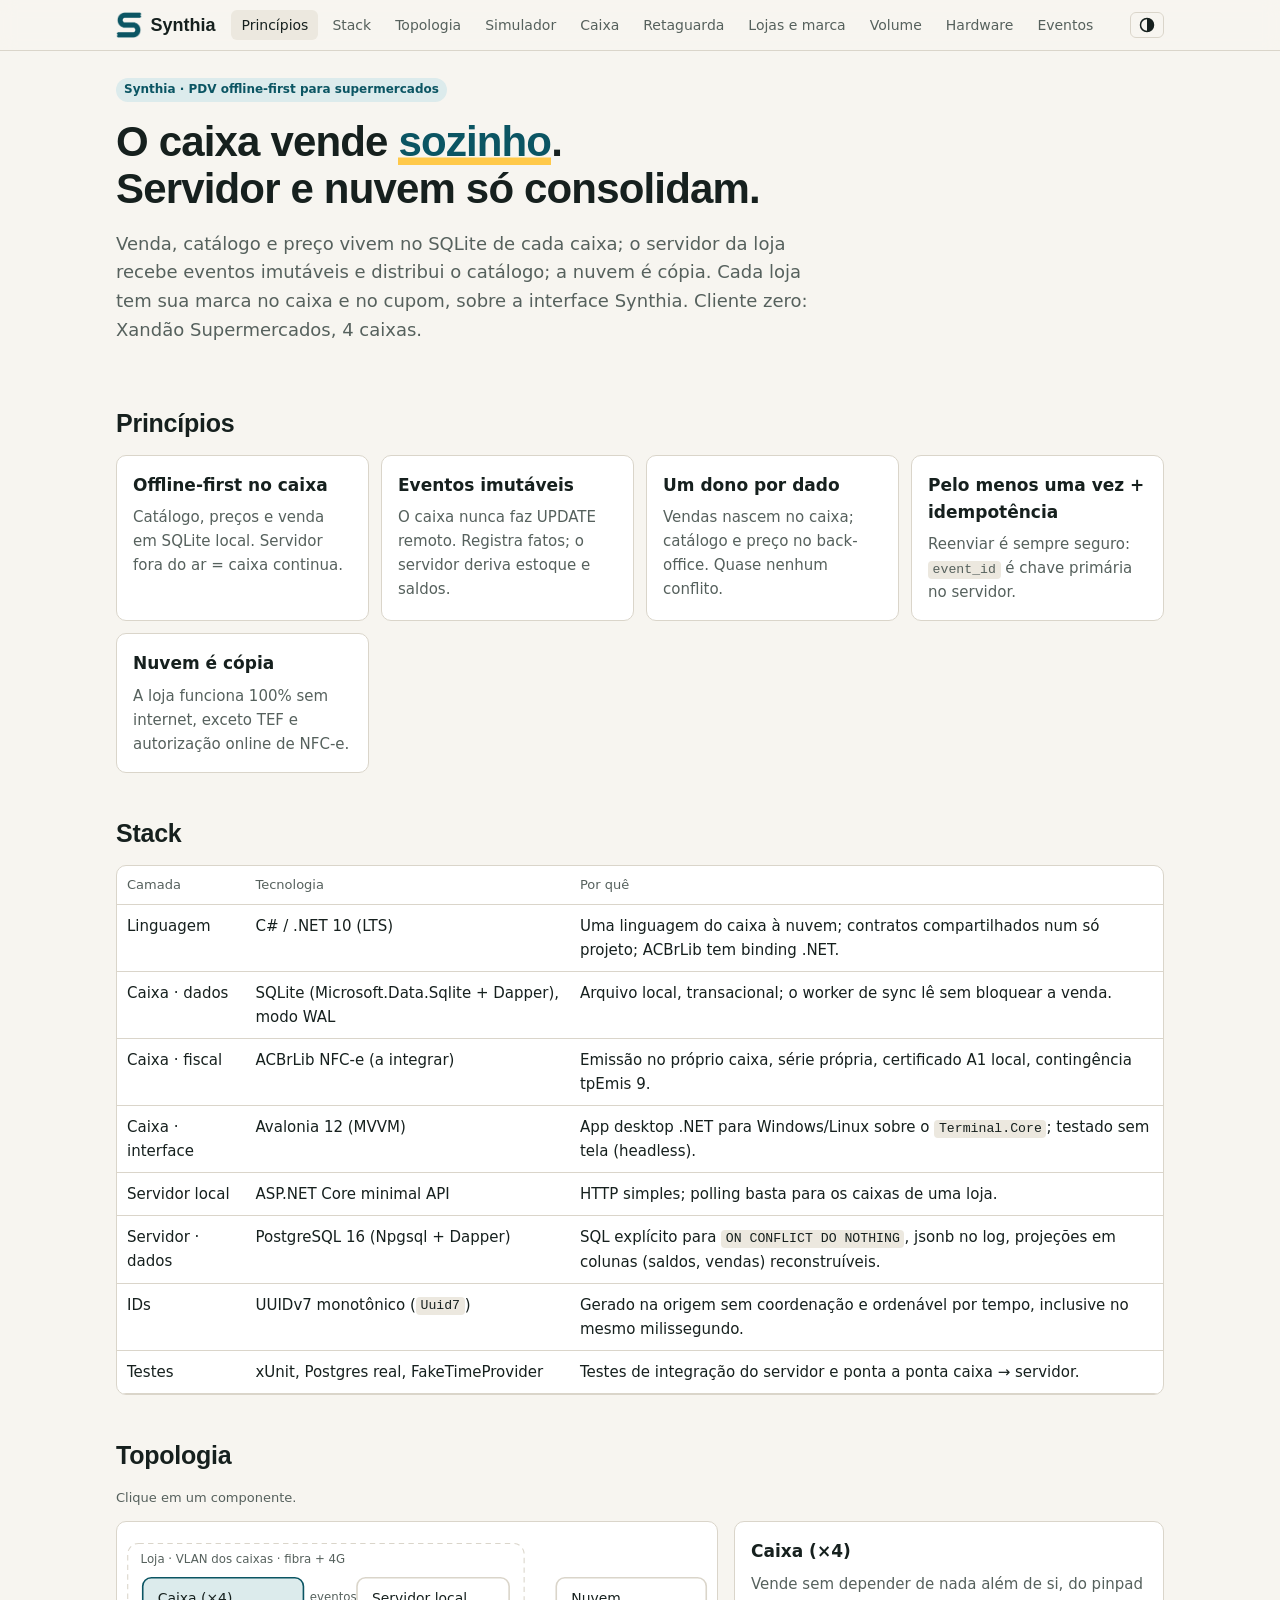
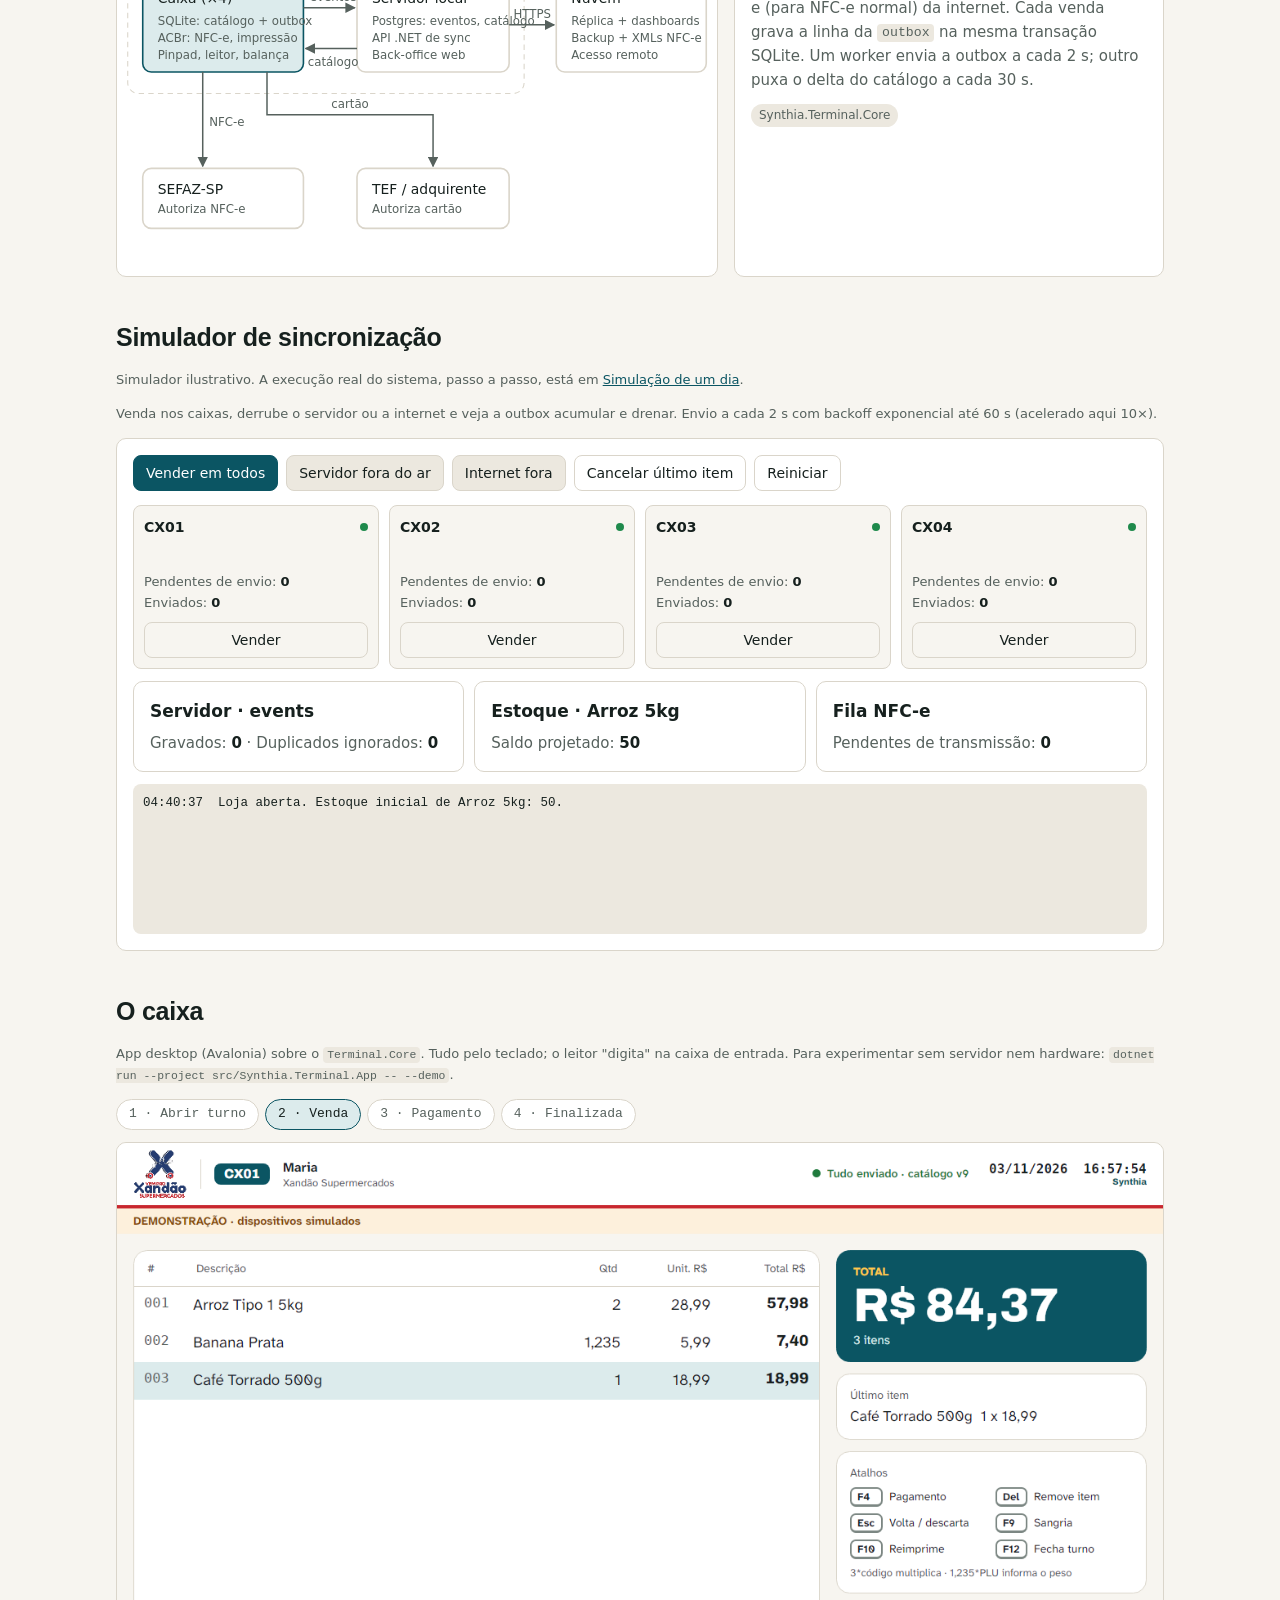
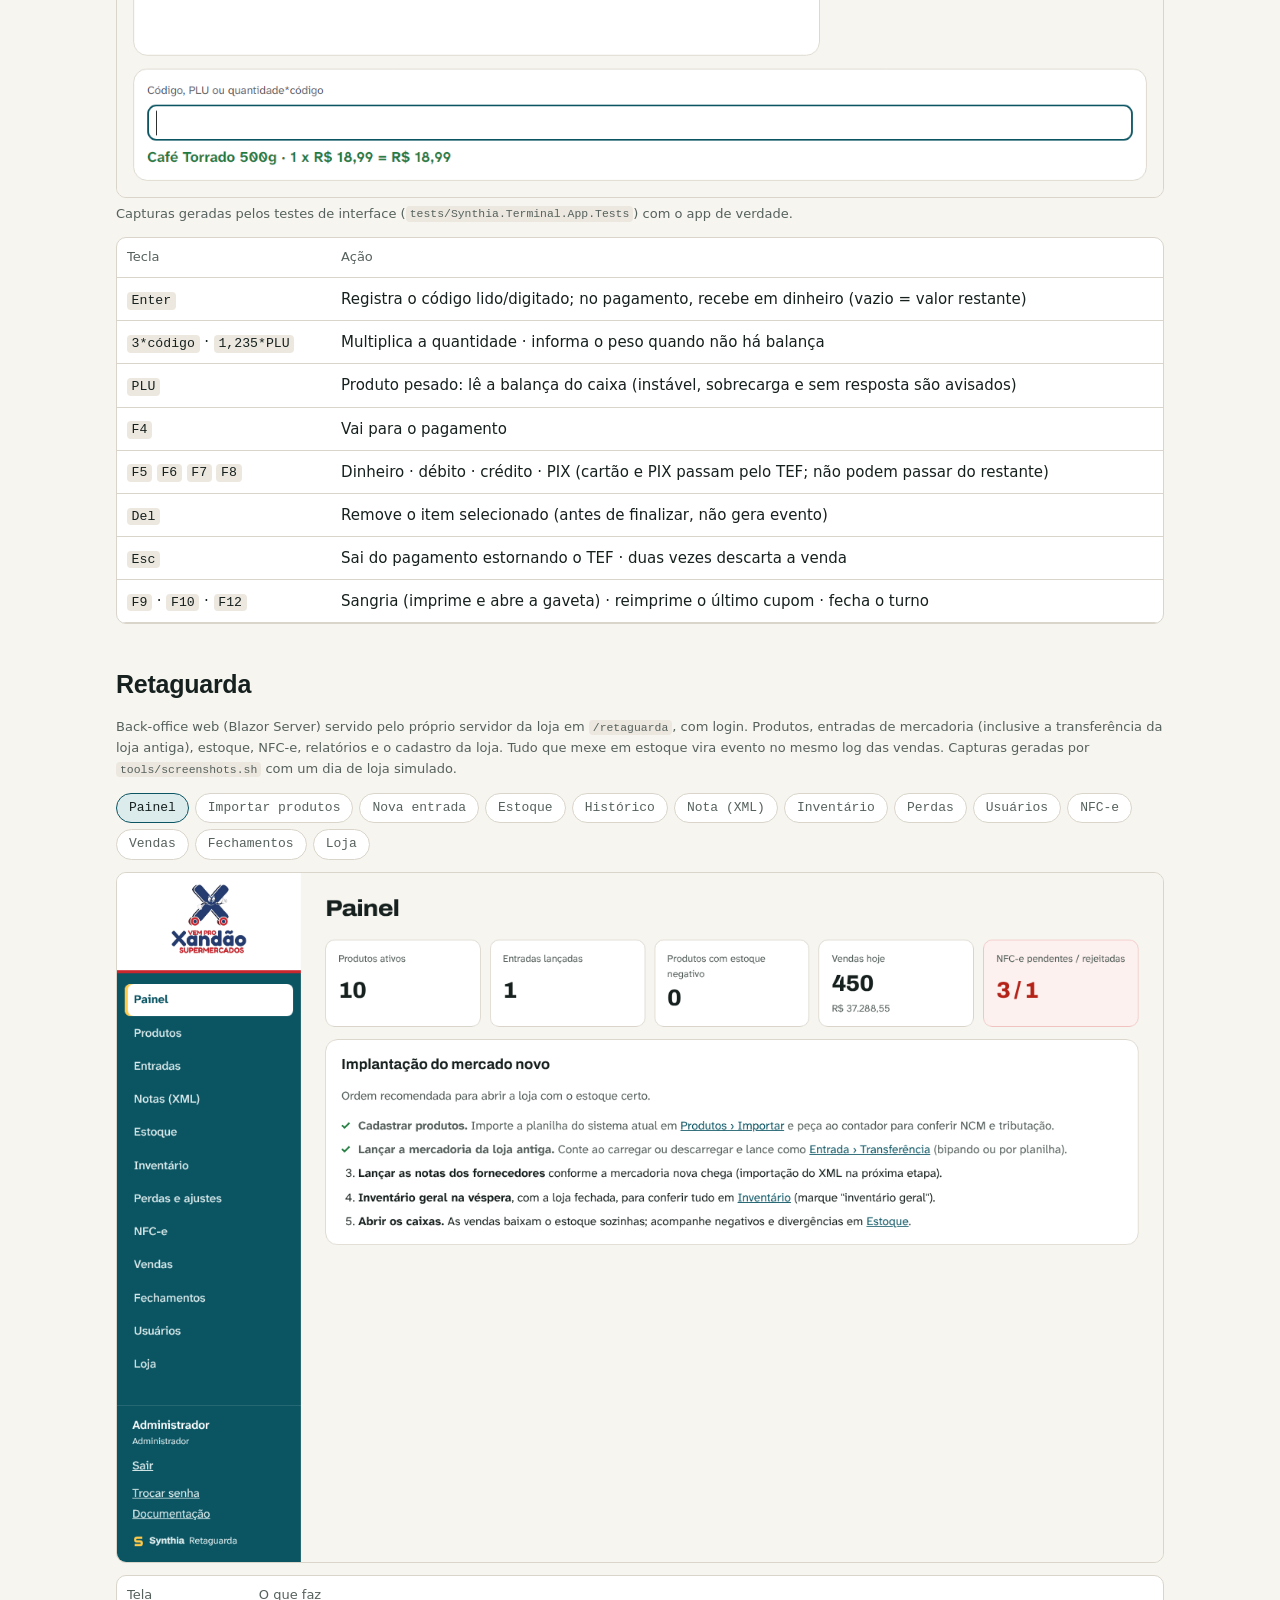
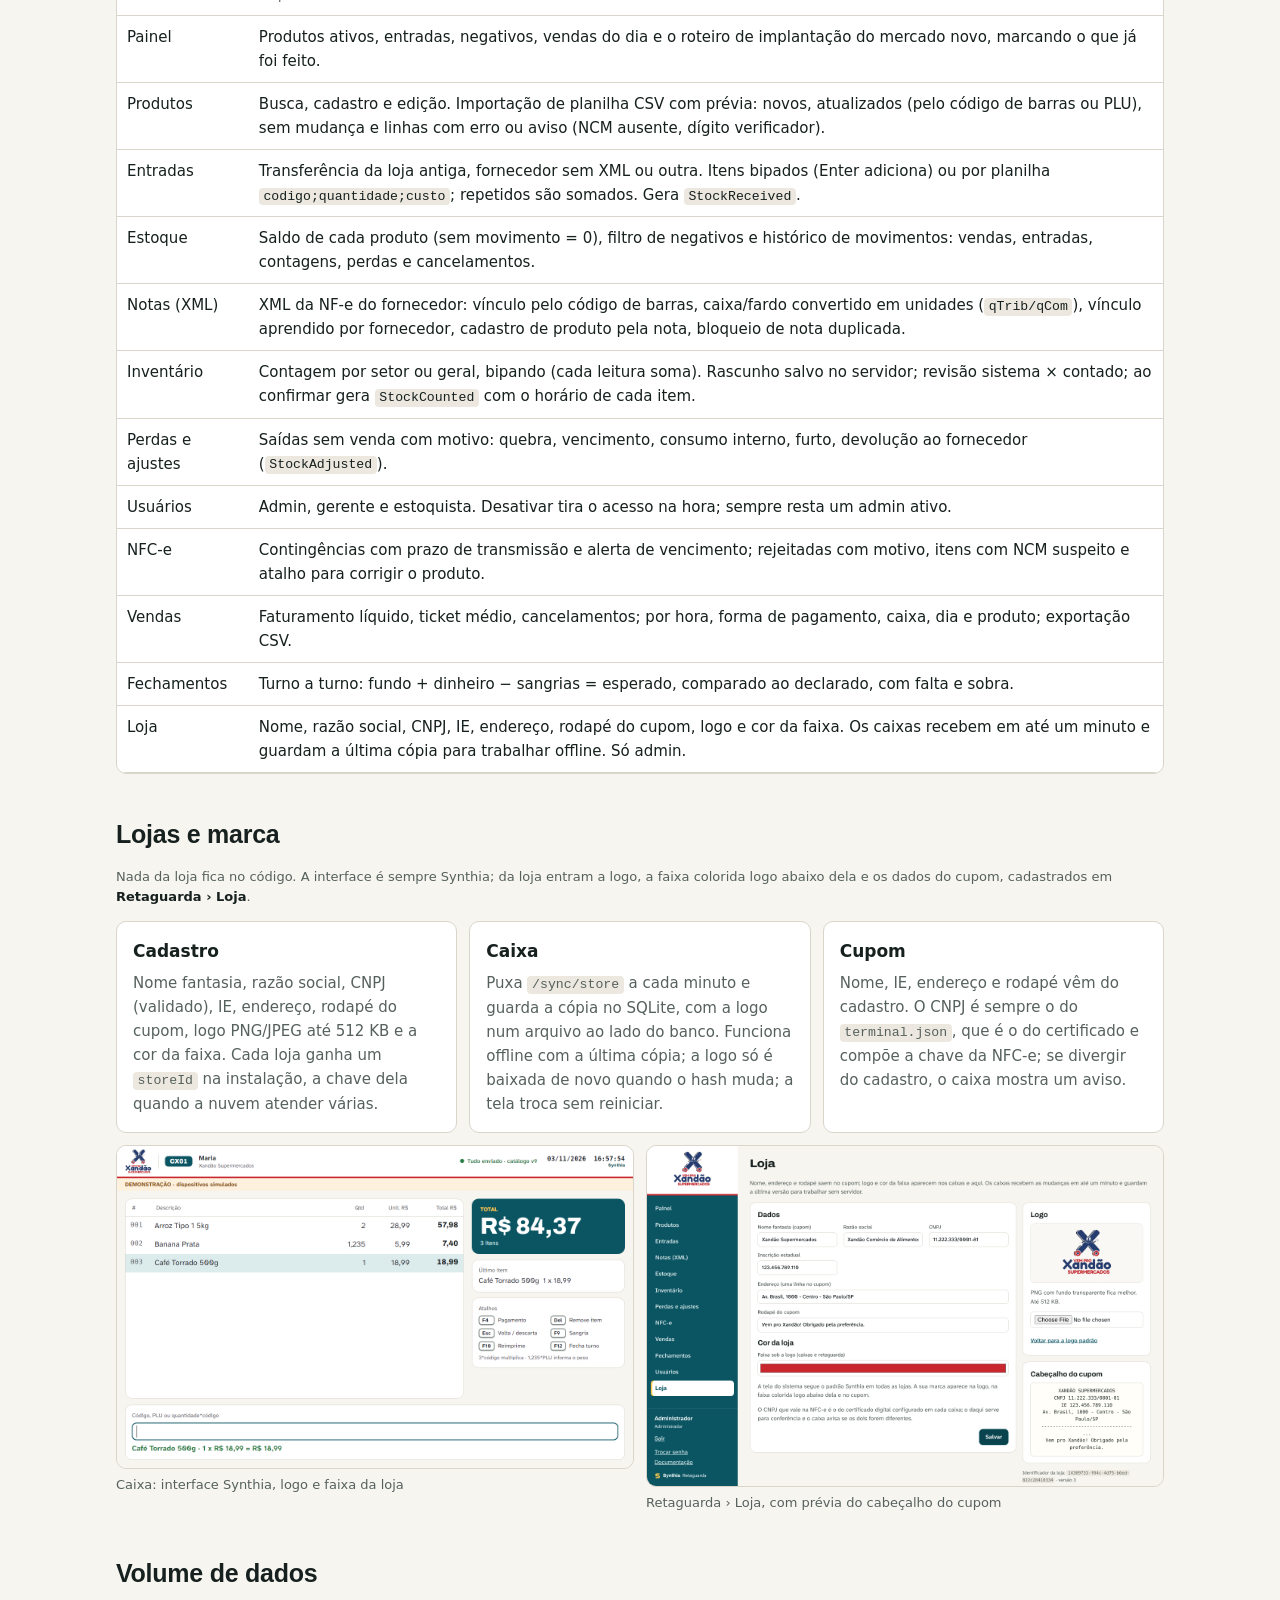
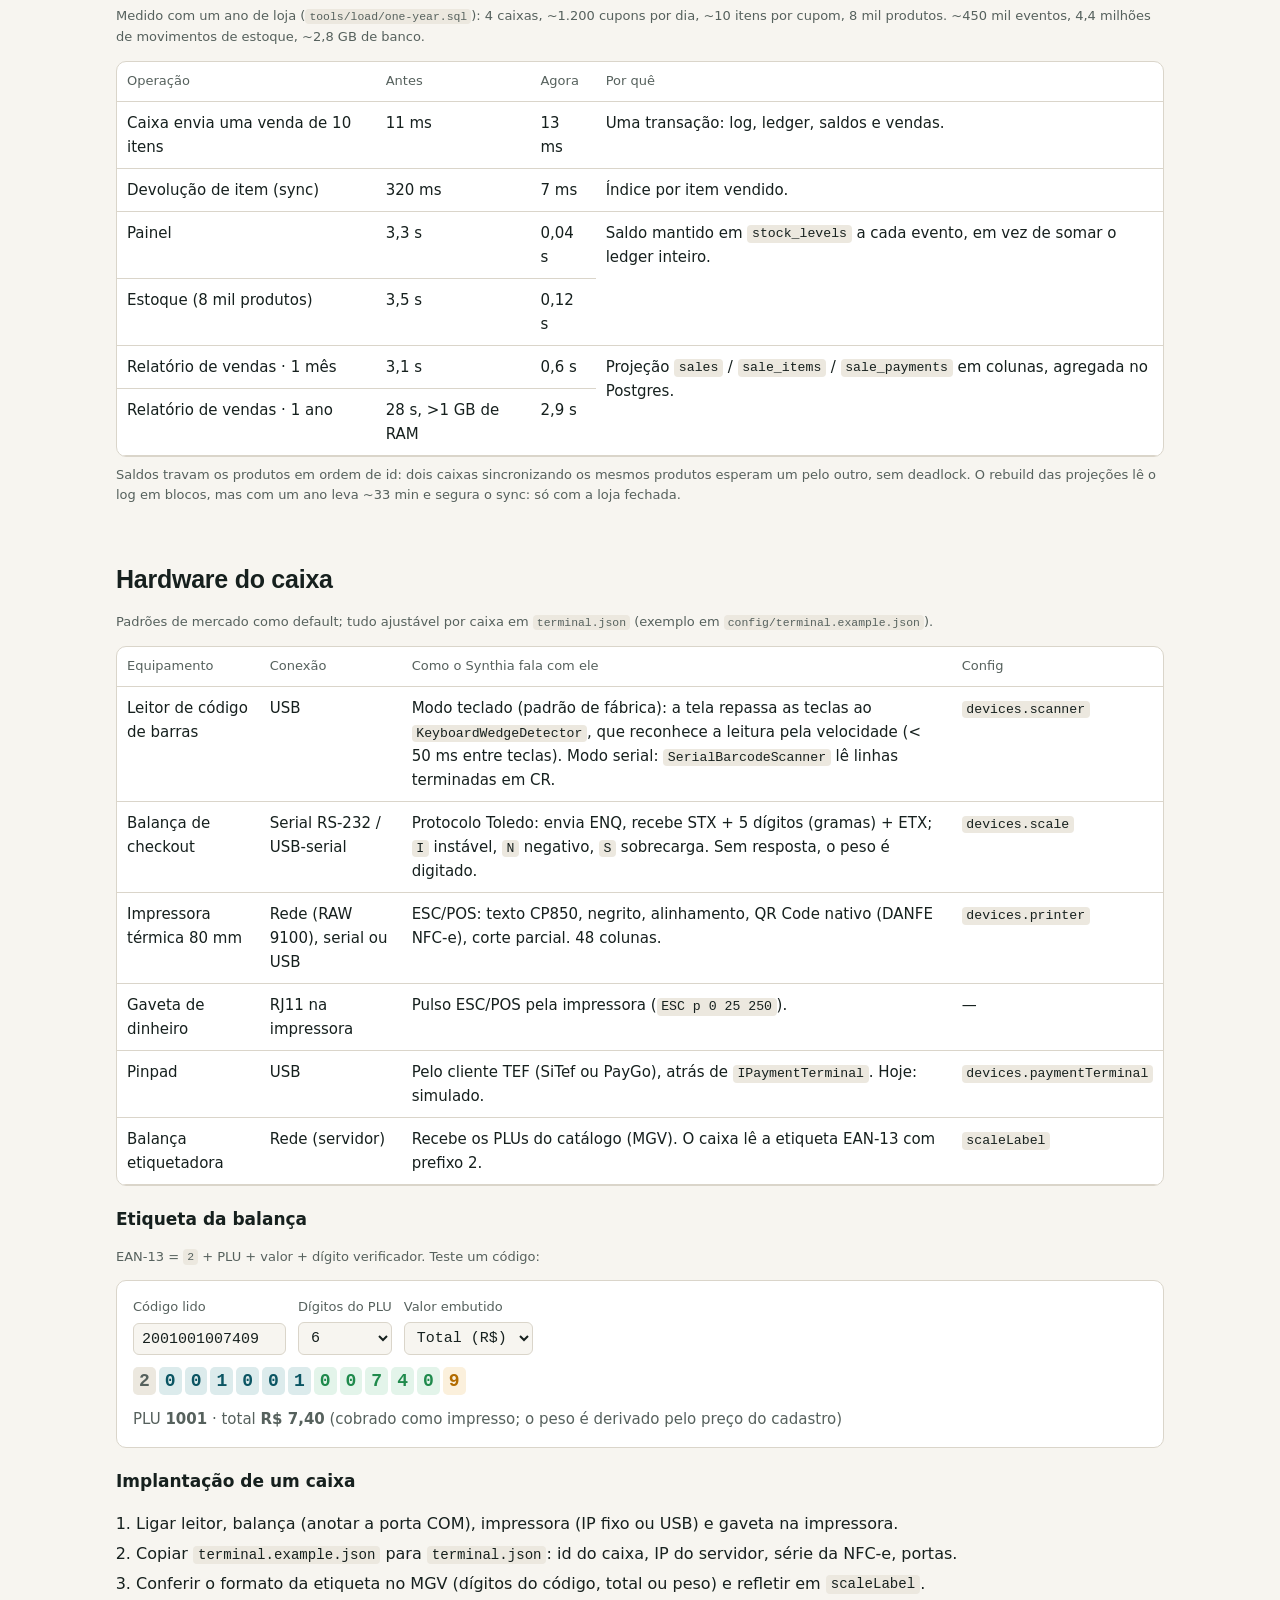
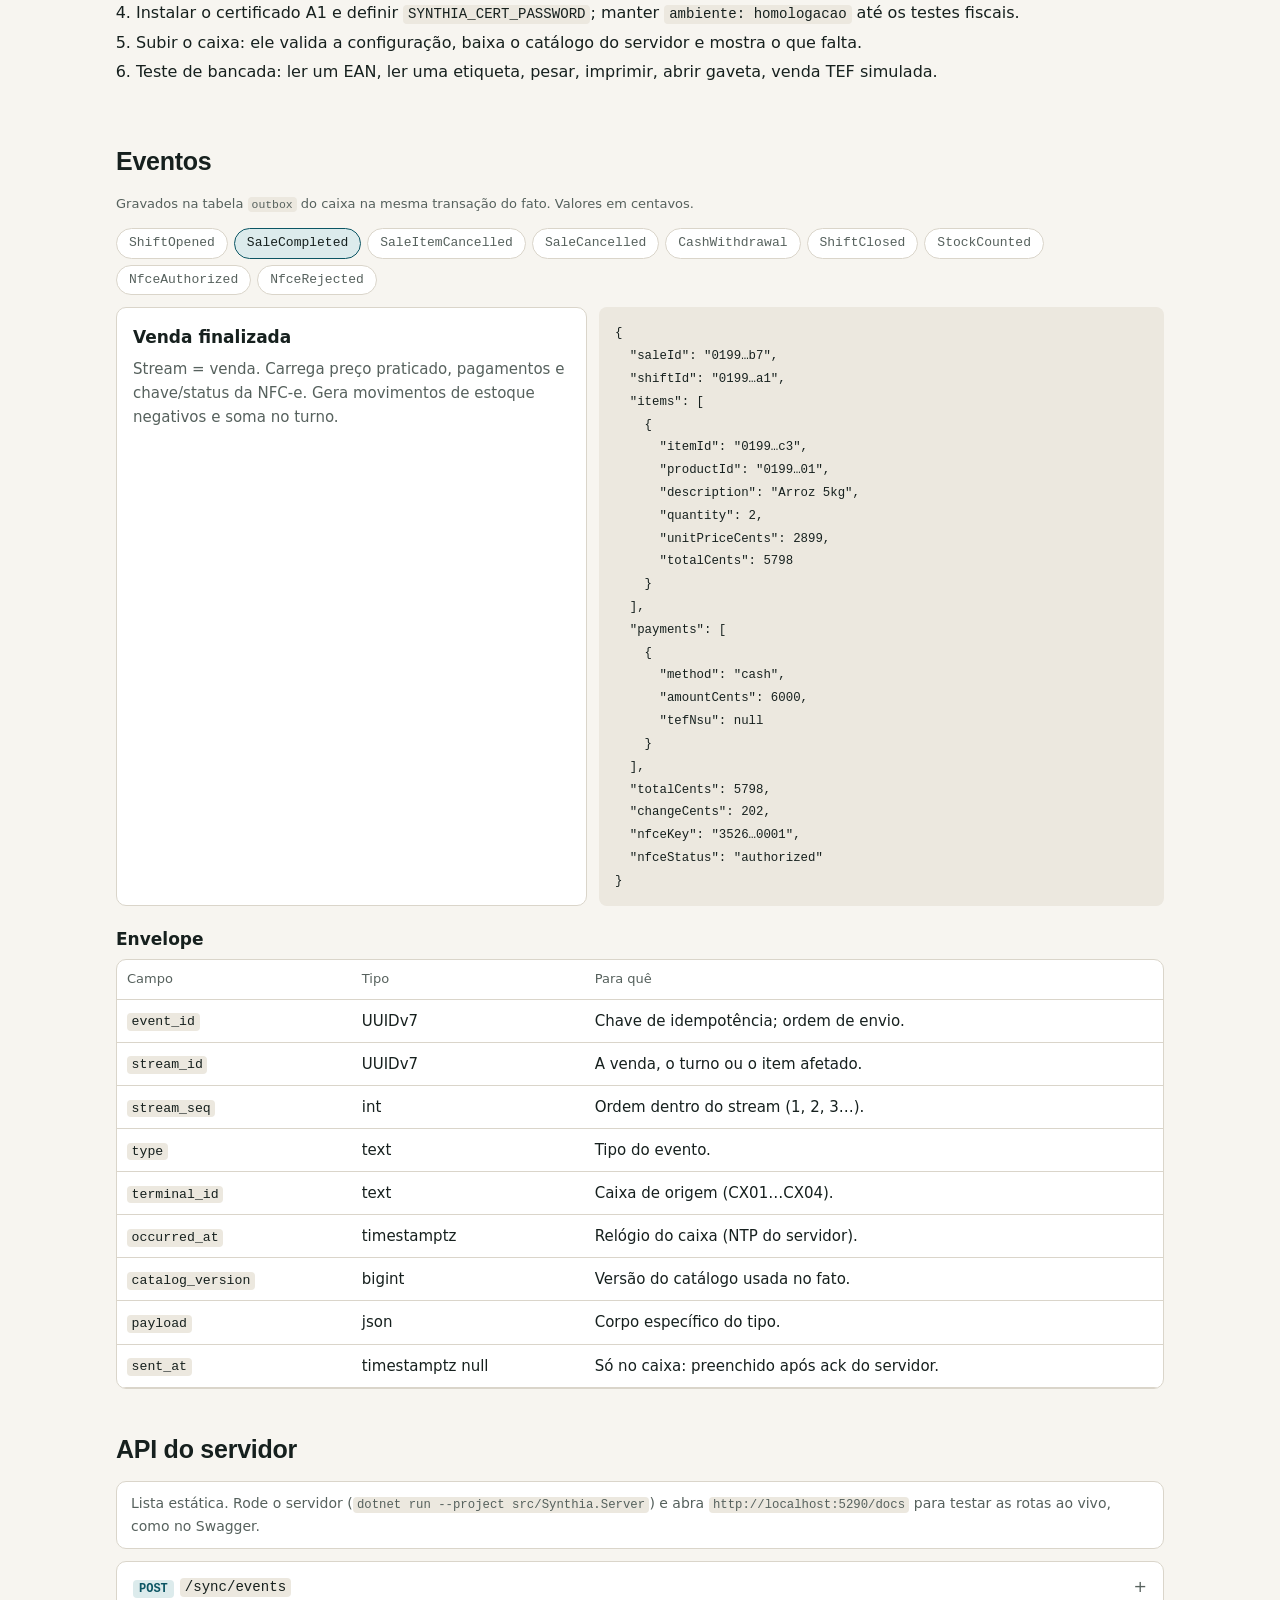
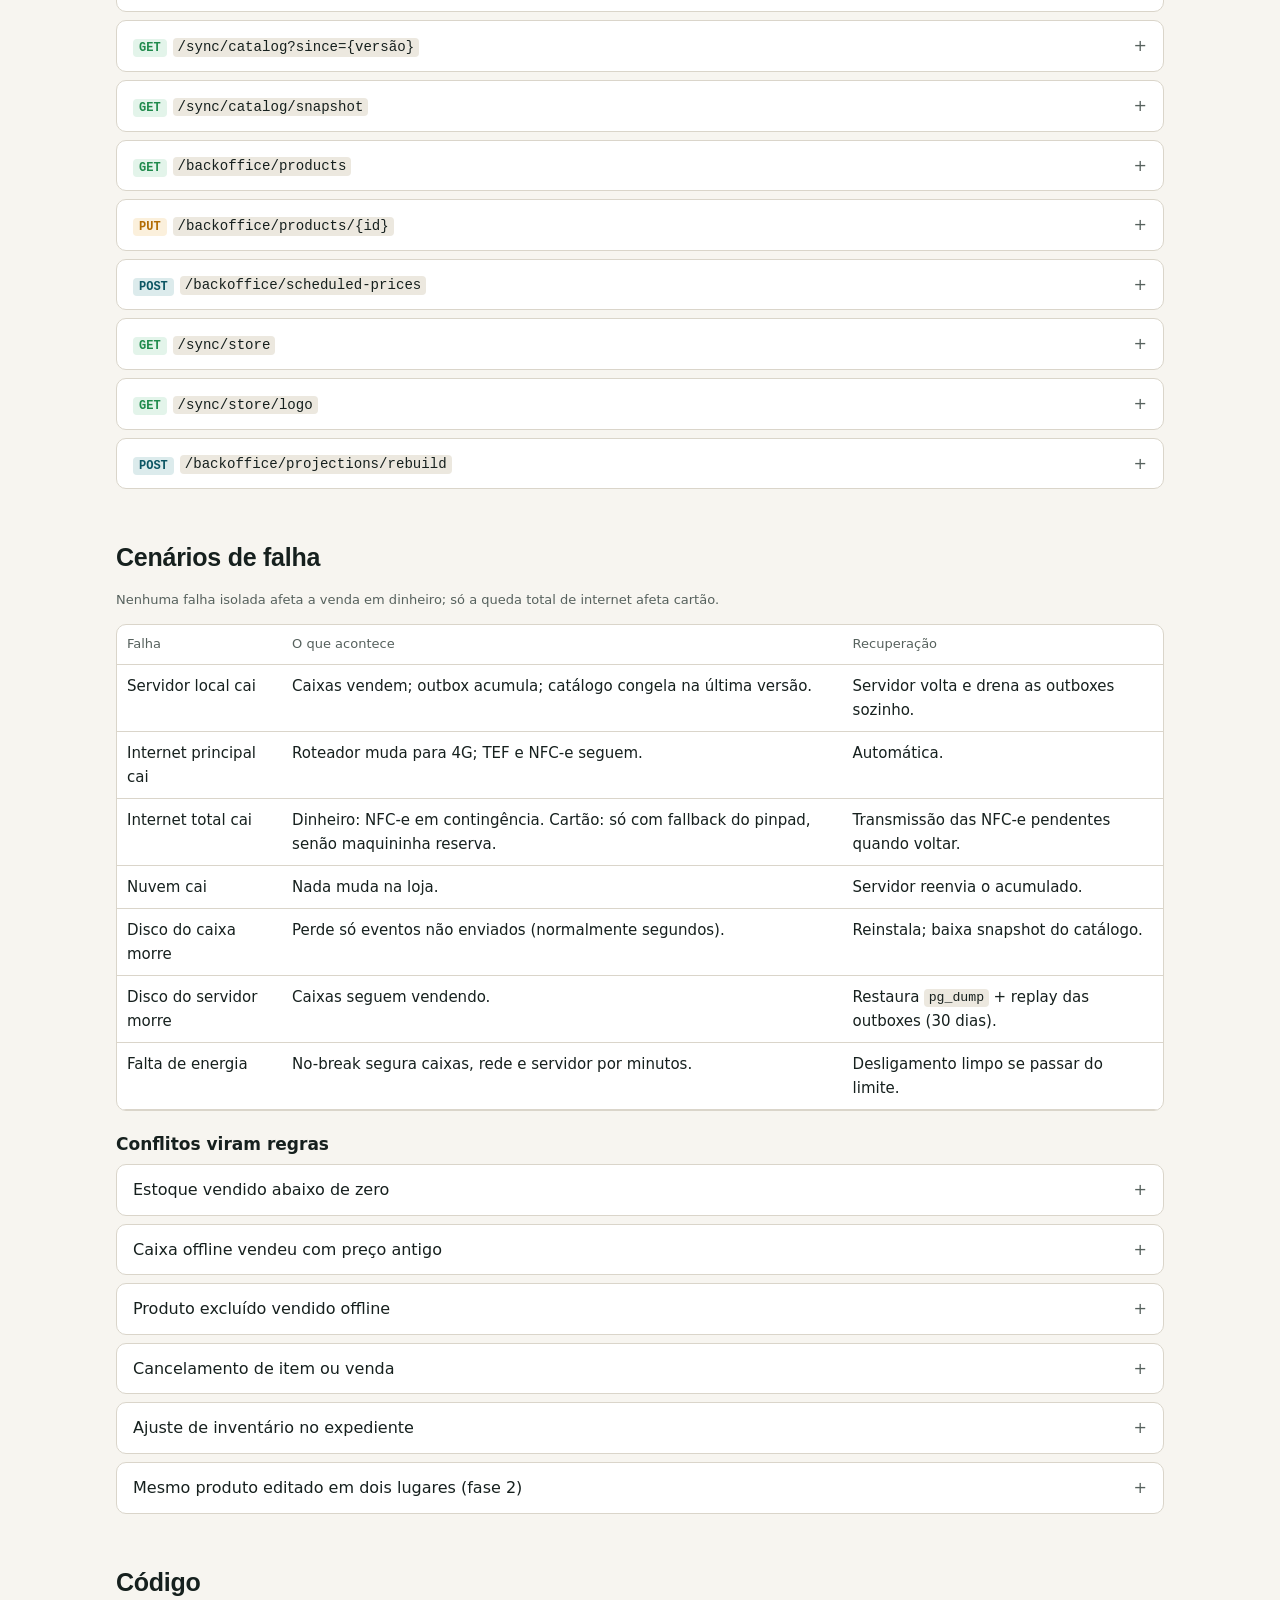
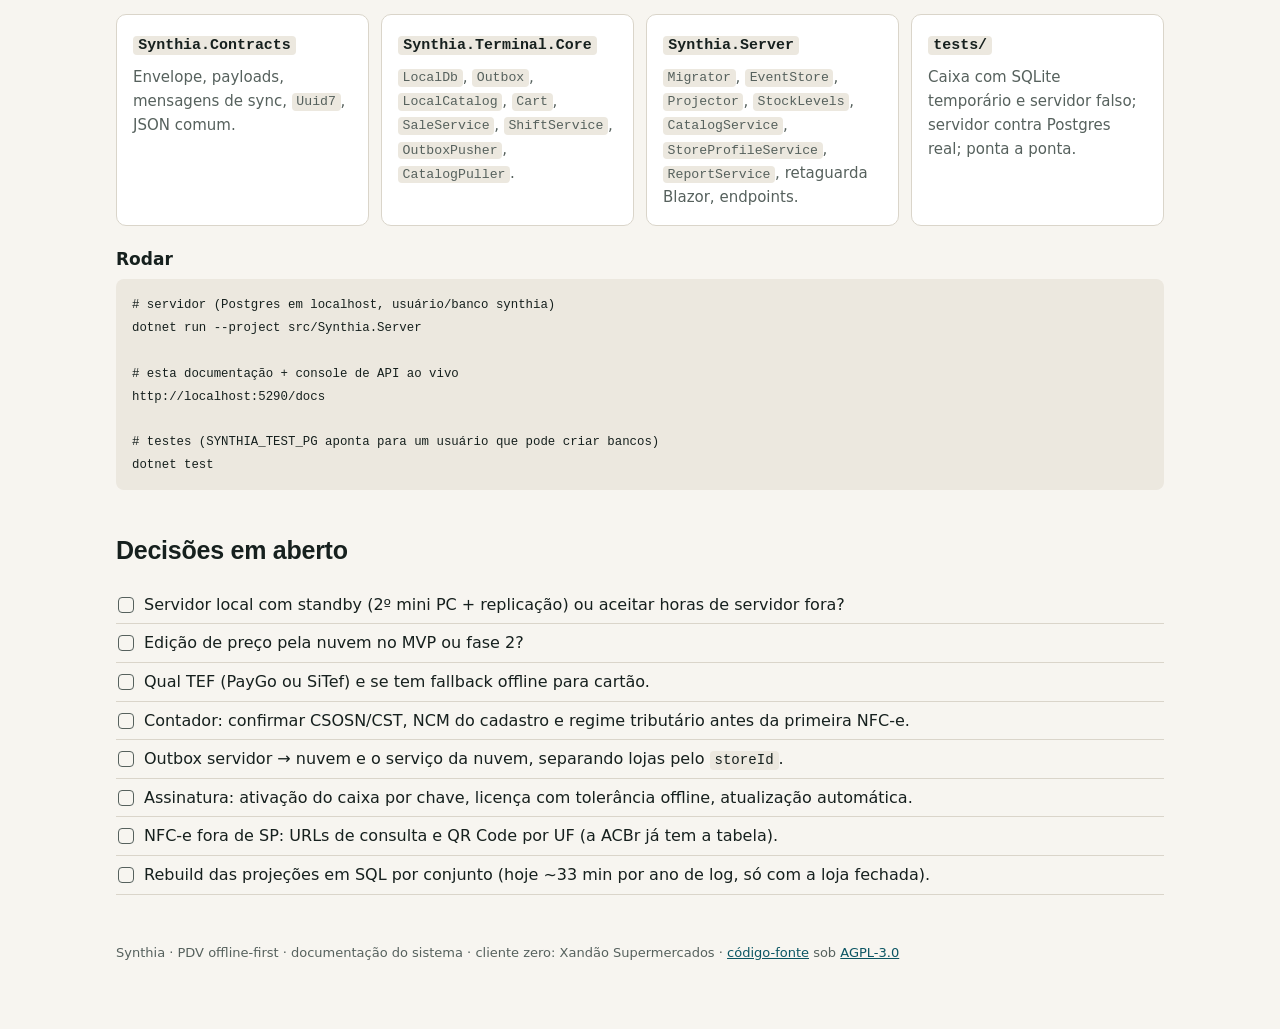
==== commit 88d6fc54: "feat(retaguarda): link to the source code as AGPL-3.0 section 13 requires Configurable through Synth" ====
--- a/docs/index.html
+++ b/docs/index.html
@@ -481,7 +481,7 @@
     </ul>
   </section>
 
-  <footer>Synthia · PDV offline-first · documentação do sistema · cliente zero: Xandão Supermercados</footer>
+  <footer>Synthia · PDV offline-first · documentação do sistema · cliente zero: Xandão Supermercados · <a href="https://github.com/lacerdaaa/pdv-synthia">código-fonte</a> sob <a href="https://github.com/lacerdaaa/pdv-synthia/blob/main/LICENSE">AGPL-3.0</a></footer>
 </main>
 
 <script>
